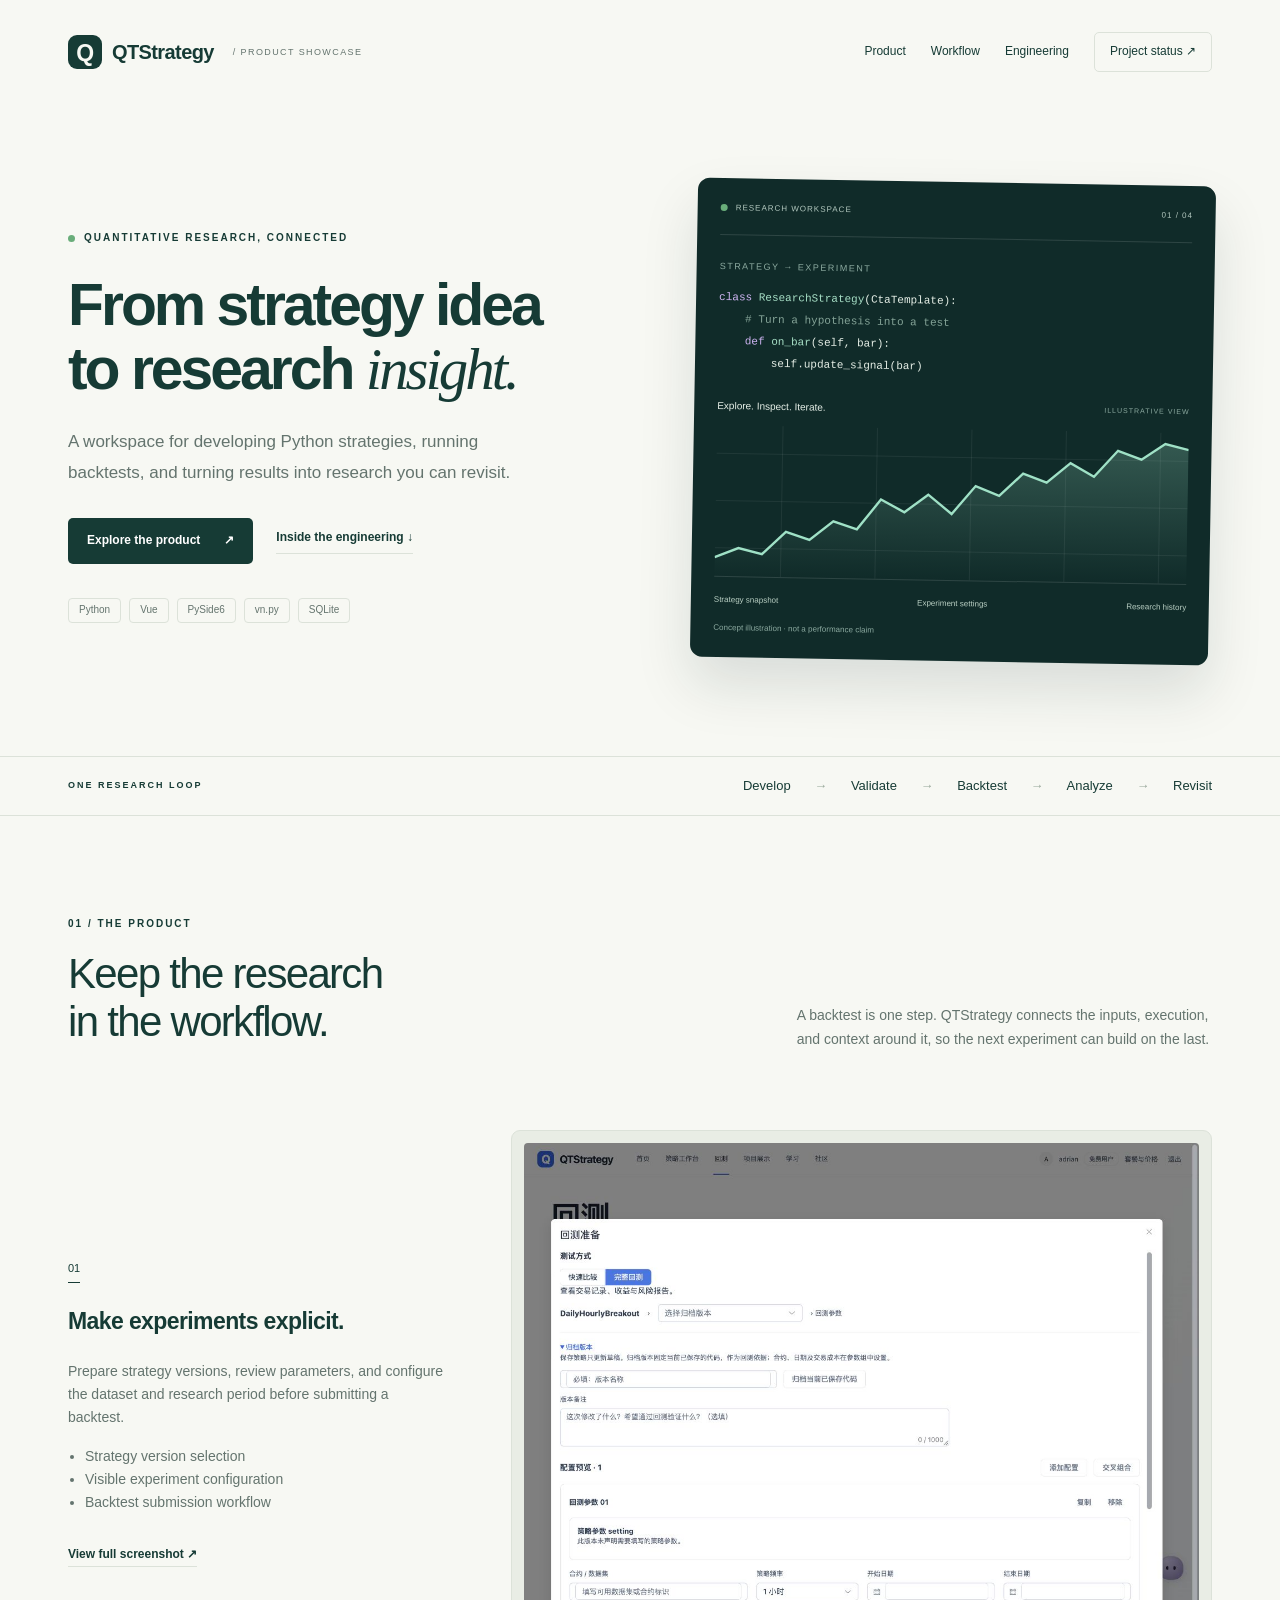
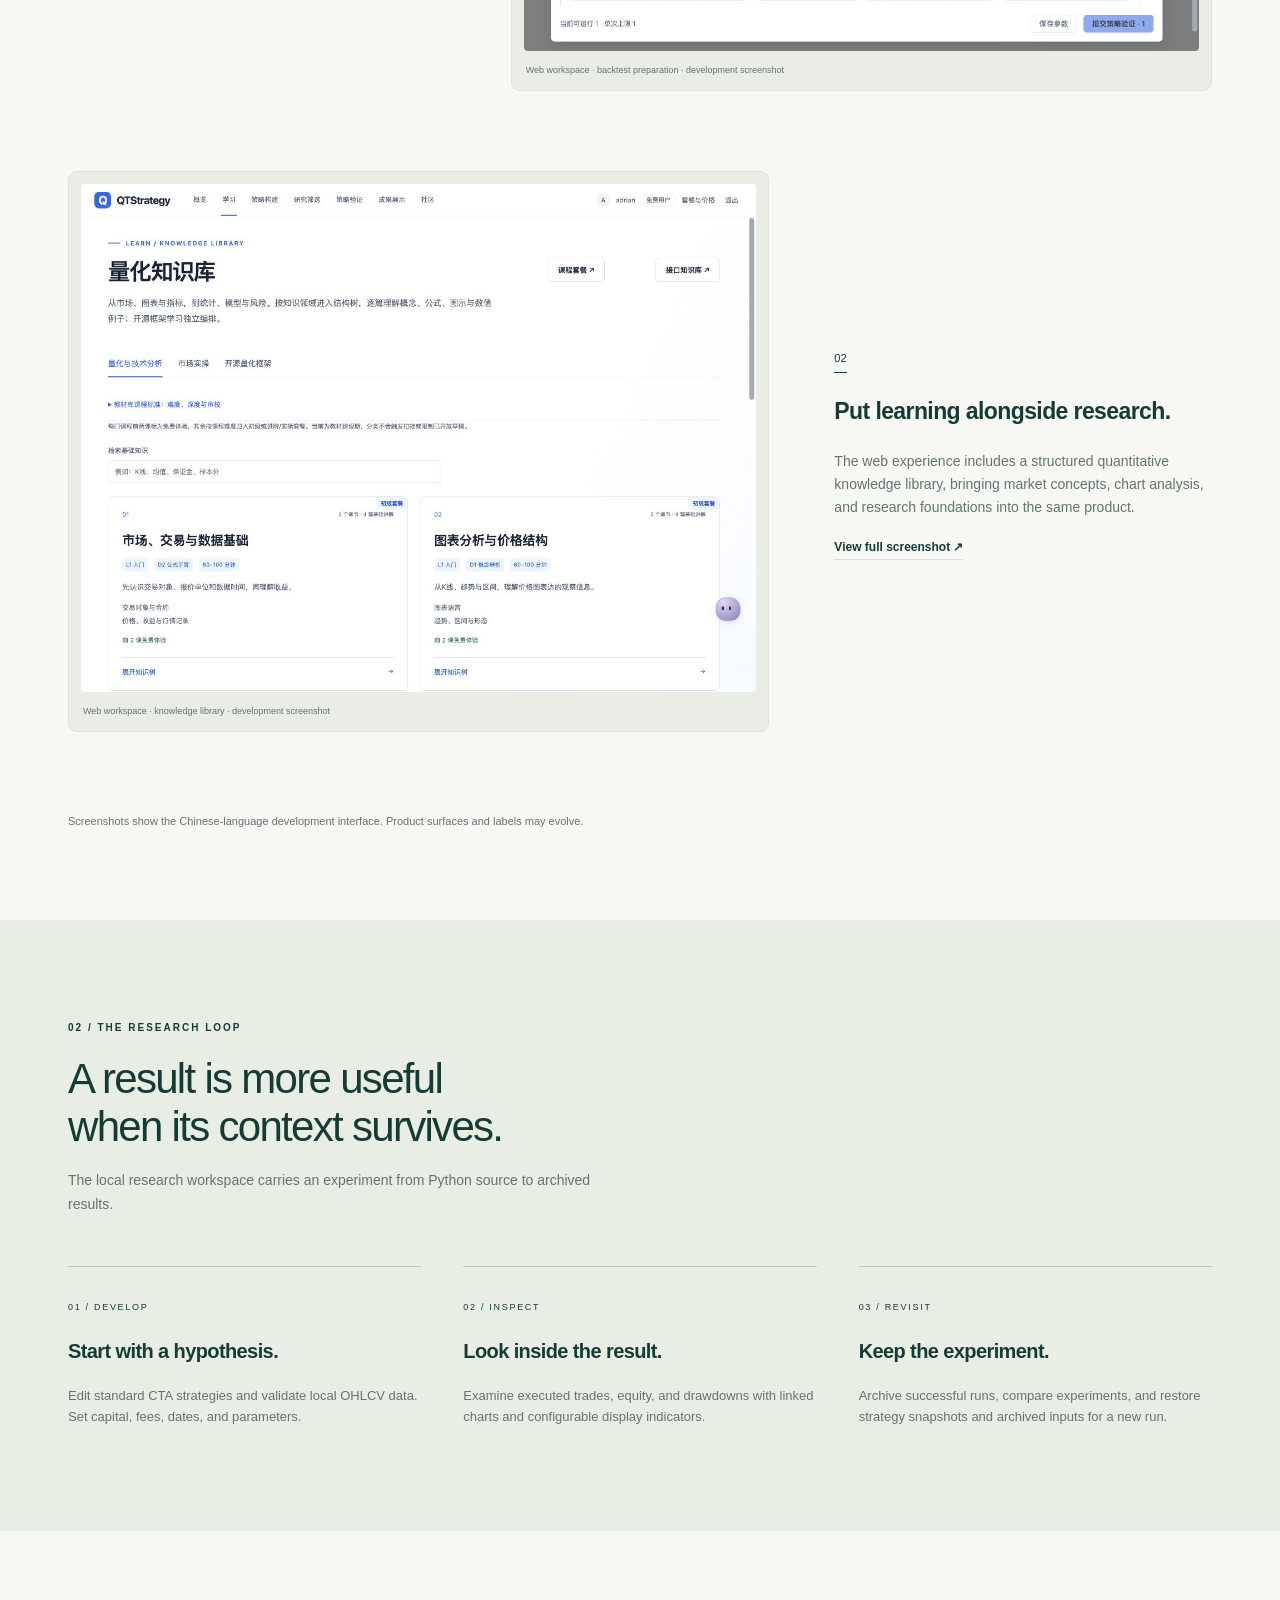
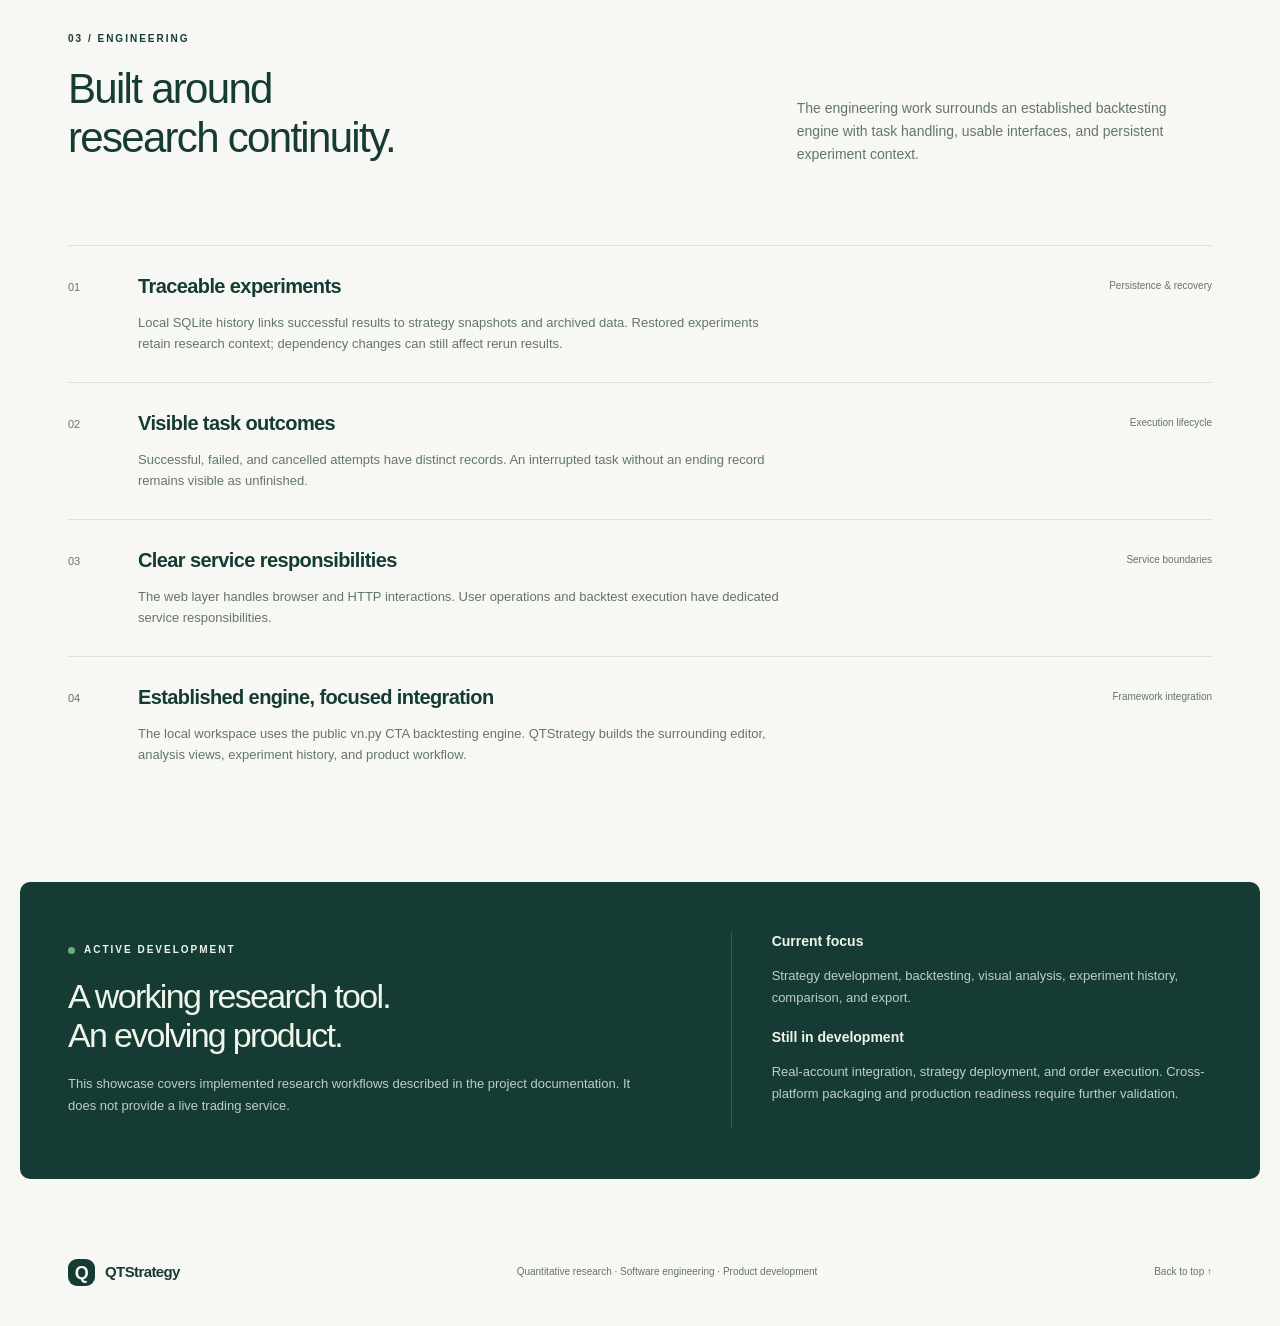
==== index.html @ 8c9a62e3 "Add files via upload" ====
<!doctype html>
<html lang="en">
<head>
<meta charset="utf-8"><meta name="viewport" content="width=device-width, initial-scale=1">
<title>QTStrategy — From strategy idea to research insight</title>
<meta name="description" content="Explore QTStrategy: a quantitative research workspace connecting Python strategies, backtesting, result analysis, and experiment history.">
<meta property="og:type" content="website"><meta property="og:title" content="QTStrategy | Quantitative Research Workspace"><meta property="og:description" content="From strategy idea to research insight. Explore the product workflow and engineering behind QTStrategy."><meta name="theme-color" content="#102b29">
<link rel="icon" href="assets/favicon.svg" type="image/svg+xml"><link rel="stylesheet" href="style.css">
</head>
<body>
<a class="skip" href="#main">Skip to content</a>
<header class="nav wrap"><a class="brand" href="#" aria-label="QTStrategy home"><span class="mark">Q</span>QTStrategy<span class="brand-note"> / PRODUCT SHOWCASE</span></a><nav aria-label="Main navigation"><a href="#product">Product</a><a href="#workflow">Workflow</a><a href="#engineering">Engineering</a><a class="nav-cta" href="#status">Project status ↗</a></nav></header>
<main id="main">
<section class="hero wrap"><div class="hero-copy"><p class="eyebrow"><span class="dot"></span> QUANTITATIVE RESEARCH, CONNECTED</p><h1>From strategy idea<br>to research <em>insight.</em></h1><p class="intro">A workspace for developing Python strategies, running backtests, and turning results into research you can revisit.</p><div class="actions"><a class="button" href="#product">Explore the product <span>↗</span></a><a class="text-link" href="#engineering">Inside the engineering ↓</a></div><div class="tags" aria-label="Technologies"><span>Python</span><span>Vue</span><span>PySide6</span><span>vn.py</span><span>SQLite</span></div></div>
<div class="research-card" aria-label="Illustrative research workflow"><div class="card-top"><span><i class="dot"></i> RESEARCH WORKSPACE</span><span>01 / 04</span></div><div class="code-label">STRATEGY → EXPERIMENT</div><pre><span class="purple">class</span> <span class="mint">ResearchStrategy</span>(CtaTemplate):
    <span class="muted"># Turn a hypothesis into a test</span>
    <span class="purple">def</span> <span class="mint">on_bar</span>(self, bar):
        self.update_signal(bar)</pre><div class="chart-title"><span>Explore. Inspect. Iterate.</span><span>ILLUSTRATIVE VIEW</span></div><svg viewBox="0 0 500 160" role="img" aria-label="Illustrative curve, not actual backtest performance"><defs><linearGradient id="fill" x1="0" y1="0" x2="0" y2="1"><stop stop-color="#9fe1c6" stop-opacity=".25"/><stop offset="1" stop-color="#9fe1c6" stop-opacity="0"/></linearGradient></defs><g stroke="#ffffff12"><path d="M0 30H500M0 80H500M0 130H500"/><path d="M70 0V160M170 0V160M270 0V160M370 0V160M470 0V160"/></g><path d="M0 140L25 130 50 136 75 112 100 120 125 100 150 108 175 76 200 89 225 70 250 90 275 60 300 70 325 46 350 55 375 34 400 48 425 20 450 29 475 12 500 18V160H0Z" fill="url(#fill)"/><path d="M0 140L25 130 50 136 75 112 100 120 125 100 150 108 175 76 200 89 225 70 250 90 275 60 300 70 325 46 350 55 375 34 400 48 425 20 450 29 475 12 500 18" fill="none" stroke="#9fe1c6" stroke-width="2.5"/></svg><div class="card-bottom"><span>Strategy snapshot</span><span>Experiment settings</span><span>Research history</span></div><p class="illustration-note">Concept illustration · not a performance claim</p></div></section>
<div class="strip"><div class="wrap strip-inner"><span>ONE RESEARCH LOOP</span><p>Develop <b>→</b> Validate <b>→</b> Backtest <b>→</b> Analyze <b>→</b> Revisit</p></div></div>
<section class="section wrap" id="product"><div class="section-heading"><div><p class="eyebrow">01 / THE PRODUCT</p><h2>Keep the research<br>in the workflow.</h2></div><p>A backtest is one step. QTStrategy connects the inputs, execution, and context around it, so the next experiment can build on the last.</p></div><div class="product-layout"><div class="product-copy"><span class="number">01</span><h3>Make experiments explicit.</h3><p>Prepare strategy versions, review parameters, and configure the dataset and research period before submitting a backtest.</p><ul><li>Strategy version selection</li><li>Visible experiment configuration</li><li>Backtest submission workflow</li></ul><a class="text-link" href="assets/backtest.png" target="_blank" rel="noopener">View full screenshot ↗</a></div><figure class="screenshot"><img src="assets/backtest.png" width="1214" height="914" alt="QTStrategy web interface showing strategy version selection and backtest configuration" loading="lazy"><figcaption>Web workspace · backtest preparation · development screenshot</figcaption></figure></div><div class="product-layout reverse"><div class="product-copy"><span class="number">02</span><h3>Put learning alongside research.</h3><p>The web experience includes a structured quantitative knowledge library, bringing market concepts, chart analysis, and research foundations into the same product.</p><a class="text-link" href="assets/knowledge.png" target="_blank" rel="noopener">View full screenshot ↗</a></div><figure class="screenshot"><img src="assets/knowledge.png" width="1214" height="914" alt="QTStrategy quantitative knowledge library with market foundations and chart analysis learning modules" loading="lazy"><figcaption>Web workspace · knowledge library · development screenshot</figcaption></figure></div><p class="section-note">Screenshots show the Chinese-language development interface. Product surfaces and labels may evolve.</p></section>
<section class="workflow-section" id="workflow"><div class="wrap section"><p class="eyebrow">02 / THE RESEARCH LOOP</p><h2>A result is more useful<br>when its context survives.</h2><p class="section-lead">The local research workspace carries an experiment from Python source to archived results.</p><div class="steps"><article><span>01 / DEVELOP</span><h3>Start with a hypothesis.</h3><p>Edit standard CTA strategies and validate local OHLCV data. Set capital, fees, dates, and parameters.</p></article><article><span>02 / INSPECT</span><h3>Look inside the result.</h3><p>Examine executed trades, equity, and drawdowns with linked charts and configurable display indicators.</p></article><article><span>03 / REVISIT</span><h3>Keep the experiment.</h3><p>Archive successful runs, compare experiments, and restore strategy snapshots and archived inputs for a new run.</p></article></div></div></section>
<section class="section wrap" id="engineering"><div class="section-heading"><div><p class="eyebrow">03 / ENGINEERING</p><h2>Built around<br>research continuity.</h2></div><p>The engineering work surrounds an established backtesting engine with task handling, usable interfaces, and persistent experiment context.</p></div><div class="engineering-list"><article><span>01</span><div><h3>Traceable experiments</h3><p>Local SQLite history links successful results to strategy snapshots and archived data. Restored experiments retain research context; dependency changes can still affect rerun results.</p></div><small>Persistence & recovery</small></article><article><span>02</span><div><h3>Visible task outcomes</h3><p>Successful, failed, and cancelled attempts have distinct records. An interrupted task without an ending record remains visible as unfinished.</p></div><small>Execution lifecycle</small></article><article><span>03</span><div><h3>Clear service responsibilities</h3><p>The web layer handles browser and HTTP interactions. User operations and backtest execution have dedicated service responsibilities.</p></div><small>Service boundaries</small></article><article><span>04</span><div><h3>Established engine, focused integration</h3><p>The local workspace uses the public vn.py CTA backtesting engine. QTStrategy builds the surrounding editor, analysis views, experiment history, and product workflow.</p></div><small>Framework integration</small></article></div></section>
<section class="status wrap" id="status"><div><p class="eyebrow"><span class="dot"></span> ACTIVE DEVELOPMENT</p><h2>A working research tool.<br>An evolving product.</h2><p>This showcase covers implemented research workflows described in the project documentation. It does not provide a live trading service.</p></div><div class="status-details"><h3>Current focus</h3><p>Strategy development, backtesting, visual analysis, experiment history, comparison, and export.</p><h3>Still in development</h3><p>Real-account integration, strategy deployment, and order execution. Cross-platform packaging and production readiness require further validation.</p></div></section>
</main><footer class="wrap"><a class="brand" href="#"><span class="mark">Q</span>QTStrategy</a><p>Quantitative research · Software engineering · Product development</p><a href="#main">Back to top ↑</a></footer>
</body></html>
---- style.css ----
:root{--ink:#163b35;--muted:#64746e;--paper:#f7f8f3;--line:#dce2d9;--accent:#b9ecac}*{box-sizing:border-box}html{scroll-behavior:smooth;scroll-padding-top:30px}body{margin:0;background:var(--paper);color:var(--ink);font:16px/1.65 -apple-system,BlinkMacSystemFont,"Segoe UI",sans-serif}a{color:inherit;text-decoration:none}a:focus-visible{outline:3px solid #479376;outline-offset:6px}.wrap{max-width:1240px;margin:auto;padding-left:48px;padding-right:48px}.nav{display:flex;justify-content:space-between;align-items:center;min-height:104px;gap:24px}.brand{font-size:20px;font-weight:750;display:flex;align-items:center;gap:10px;white-space:nowrap;letter-spacing:-.6px}.mark{display:inline-grid;place-items:center;width:34px;height:34px;background:var(--ink);color:var(--paper);border-radius:9px;font-size:23px}.brand-note{font-size:9px;letter-spacing:1.4px;font-weight:500;margin-left:9px;color:var(--muted)}nav{display:flex;gap:25px;align-items:center;font-size:12px}.nav-cta{border:1px solid var(--line);padding:9px 15px;border-radius:5px}.hero{padding-top:78px;padding-bottom:95px;display:grid;grid-template-columns:1.12fr 1fr;gap:45px;align-items:center}.eyebrow{font-size:10px;font-weight:700;letter-spacing:2px;display:flex;align-items:center;gap:9px}.dot{display:inline-block;width:7px;height:7px;border-radius:50%;background:#69ad7a}h1{font-size:clamp(42px,4.6vw,64px);line-height:1.08;letter-spacing:-3px;font-weight:550;margin:26px 0}h1 em{font-family:Georgia,serif;font-weight:400}.intro{font-size:17px;line-height:1.8;max-width:450px;color:var(--muted)}.actions{display:flex;align-items:center;gap:23px;margin:30px 0}.button{background:var(--ink);color:white;padding:13px 19px;border-radius:5px;font-size:12px;font-weight:600;display:flex;gap:24px}.button:hover{background:#28584b}.text-link{font-size:12px;font-weight:650;border-bottom:1px solid var(--line);padding-bottom:5px}.tags{display:flex;gap:8px;flex-wrap:wrap;margin-top:34px}.tags span{border:1px solid var(--line);border-radius:4px;padding:3px 10px;font-size:10px;color:var(--muted)}.research-card{background:#102b29;color:#e6efe7;border-radius:12px;padding:23px;box-shadow:0 28px 55px #102b2920;transform:rotate(1deg)}.card-top,.card-bottom{display:flex;justify-content:space-between;align-items:center;gap:10px;font-size:8px;letter-spacing:1px}.card-top span:first-child{display:flex;align-items:center;gap:8px}.card-top{padding-bottom:20px;border-bottom:1px solid #ffffff20;color:#b3c8bf}.code-label{font-size:9px;letter-spacing:1.5px;color:#8caaa0;margin:24px 0 12px}pre{font:11px/2 monospace;white-space:pre-wrap}.purple{color:#cfb5f3}.mint{color:#a7dfc6}.muted{color:#84a397}.chart-title{display:flex;justify-content:space-between;margin:24px 0 10px;font-size:10px}.chart-title span:last-child{font-size:7px;letter-spacing:1px;color:#8caaa0}.research-card svg{display:block;width:100%}.card-bottom{border-top:1px solid #ffffff20;padding-top:16px;color:#bad0c4;font-size:8px;letter-spacing:0}.illustration-note{font-size:8px;color:#8caaa0;margin:15px 0 0}.strip{border-top:1px solid var(--line);border-bottom:1px solid var(--line)}.strip-inner{display:flex;justify-content:space-between;align-items:center;gap:20px;padding-top:18px;padding-bottom:18px}.strip span{font-size:9px;letter-spacing:2px;font-weight:700}.strip p{margin:0;font-size:13px}.strip b{padding:0 20px;color:#9aa99c;font-weight:400}.section{padding-top:90px;padding-bottom:90px}.section-heading{display:grid;grid-template-columns:1fr .65fr;gap:90px;align-items:end;margin-bottom:65px}h2{font-size:42px;line-height:1.15;font-weight:500;letter-spacing:-1.7px;margin:18px 0}.section-heading>p,.section-lead{font-size:14px;color:var(--muted);max-width:530px}.product-layout{display:grid;grid-template-columns:.7fr 1.3fr;gap:65px;align-items:center;margin:55px 0 80px}.product-copy .number{font-size:11px;display:inline-block;border-bottom:1px solid var(--ink);padding-bottom:5px}h3{font-size:23px;line-height:1.35;font-weight:550;letter-spacing:-.6px}.product-copy p,.product-copy li{font-size:14px;color:var(--muted)}.product-copy ul{padding-left:17px;margin-bottom:26px}.screenshot{margin:0;padding:12px;background:#e9ede5;border:1px solid var(--line);border-radius:9px}.screenshot img{display:block;width:100%;height:auto;border-radius:4px}.screenshot figcaption{font-size:9px;color:var(--muted);padding:12px 2px 0}.reverse{grid-template-columns:1.3fr .7fr}.reverse .product-copy{grid-column:2;grid-row:1}.reverse .screenshot{grid-column:1;grid-row:1}.section-note{font-size:11px;color:var(--muted);margin:0}.workflow-section{background:#e9eee5}.steps{display:grid;grid-template-columns:repeat(3,1fr);gap:42px;margin-top:50px}.steps article{border-top:1px solid #b8c8b6;padding-top:25px}.steps article>span{font-size:9px;letter-spacing:1.7px}.steps h3{font-size:20px}.steps p{font-size:13px;color:var(--muted)}.engineering-list article{display:grid;grid-template-columns:45px 1fr 180px;gap:25px;border-top:1px solid var(--line);padding:27px 0}.engineering-list article>span{font-size:11px;padding-top:5px;color:var(--muted)}.engineering-list h3{font-size:20px;margin:0 0 12px}.engineering-list p{font-size:13px;color:var(--muted);max-width:650px;margin:0}.engineering-list small{font-size:10px;text-align:right;padding-top:5px;color:var(--muted)}.status{background:var(--ink);color:#eff5e8;border-radius:10px;padding-top:50px;padding-bottom:50px;display:grid;grid-template-columns:1.2fr 1fr;gap:85px;margin-bottom:75px}.status h2{font-size:34px}.status p:not(.eyebrow){font-size:13px;color:#bdcfc2}.status-details{border-left:1px solid #ffffff26;padding-left:40px}.status-details h3{font-size:14px;letter-spacing:0;margin-top:20px}.status-details h3:first-child{margin-top:0}footer{display:flex;align-items:center;justify-content:space-between;padding-bottom:35px;gap:25px}footer p,footer>a:last-child{font-size:10px;color:var(--muted)}footer .brand{font-size:15px}footer .mark{width:27px;height:27px;font-size:18px}.skip{position:absolute;top:-100px;left:20px;background:white;padding:12px;z-index:2}.skip:focus{top:10px}@media(max-width:1000px){.brand-note{display:none}.wrap{padding-left:30px;padding-right:30px}.hero{gap:25px}.actions{align-items:flex-start;flex-direction:column;gap:15px}h1{letter-spacing:-2px}.product-layout{gap:35px}.status{margin-left:30px;margin-right:30px;gap:35px}.section-heading{gap:35px}nav{gap:18px}}@media(max-width:700px){.wrap{padding-left:23px;padding-right:23px}.nav{min-height:82px;flex-wrap:wrap;padding-top:18px;padding-bottom:18px;gap:16px}nav{width:100%;justify-content:space-between;font-size:11px;gap:10px}.nav-cta{padding:5px 9px}.hero{grid-template-columns:1fr;padding-top:40px;padding-bottom:55px;gap:40px}h1{font-size:48px}.intro{font-size:16px}.actions{flex-direction:row;align-items:center;gap:18px}.research-card{transform:none}.strip-inner{align-items:flex-start;flex-direction:column;gap:10px}.strip p{font-size:11px}.strip b{padding:0 7px}.section{padding-top:60px;padding-bottom:60px}.section-heading{grid-template-columns:1fr;gap:5px;margin-bottom:35px}h2{font-size:35px}.product-layout,.reverse{grid-template-columns:1fr;gap:25px;margin:40px 0 55px}.reverse .product-copy,.reverse .screenshot{grid-column:auto;grid-row:auto}.steps{grid-template-columns:1fr;gap:25px;margin-top:30px}.steps h3{margin:13px 0}.engineering-list article{grid-template-columns:25px 1fr;gap:12px}.engineering-list small{grid-column:2;text-align:left}.status{grid-template-columns:1fr;margin:0 16px 45px;gap:25px;padding:32px 24px}.status h2{font-size:30px}.status-details{border-left:0;border-top:1px solid #ffffff26;padding-left:0;padding-top:25px}footer{flex-wrap:wrap}footer p{order:3;width:100%;margin:0}}@media(prefers-reduced-motion:reduce){html{scroll-behavior:auto}}
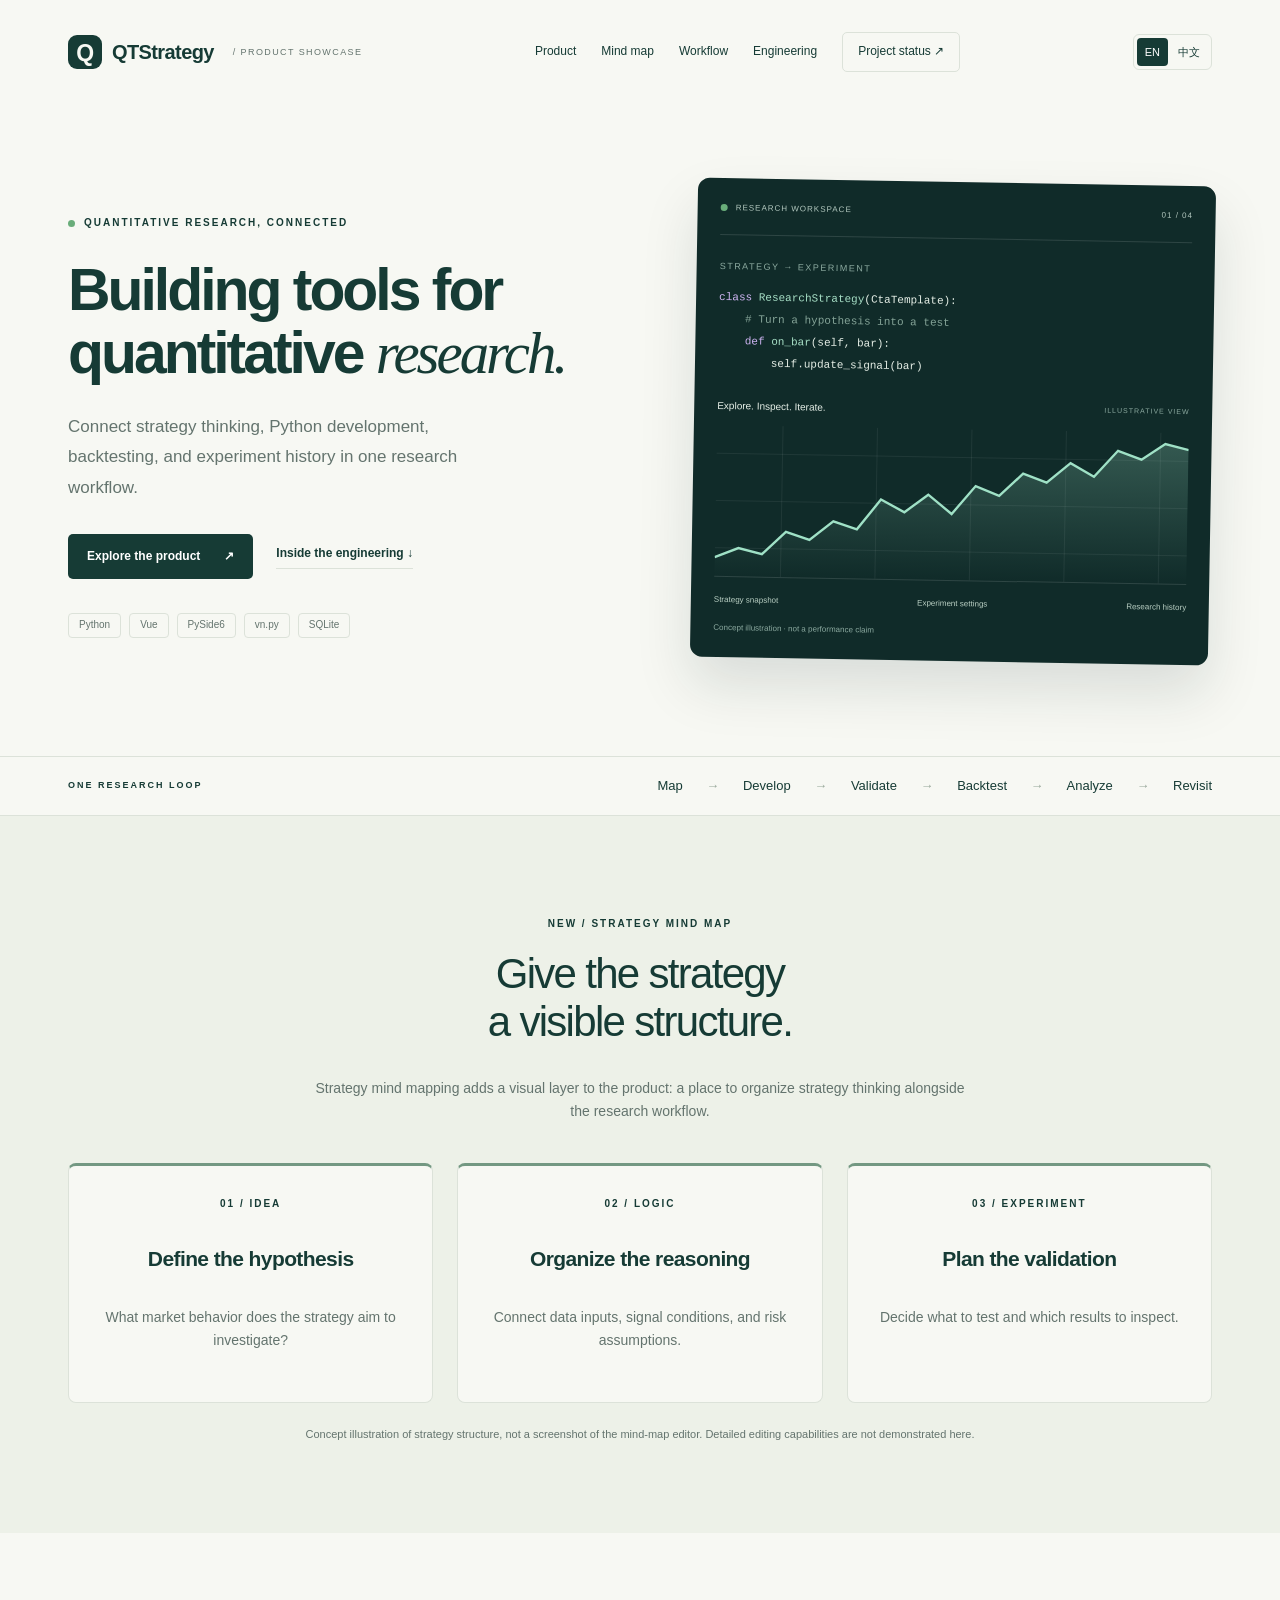
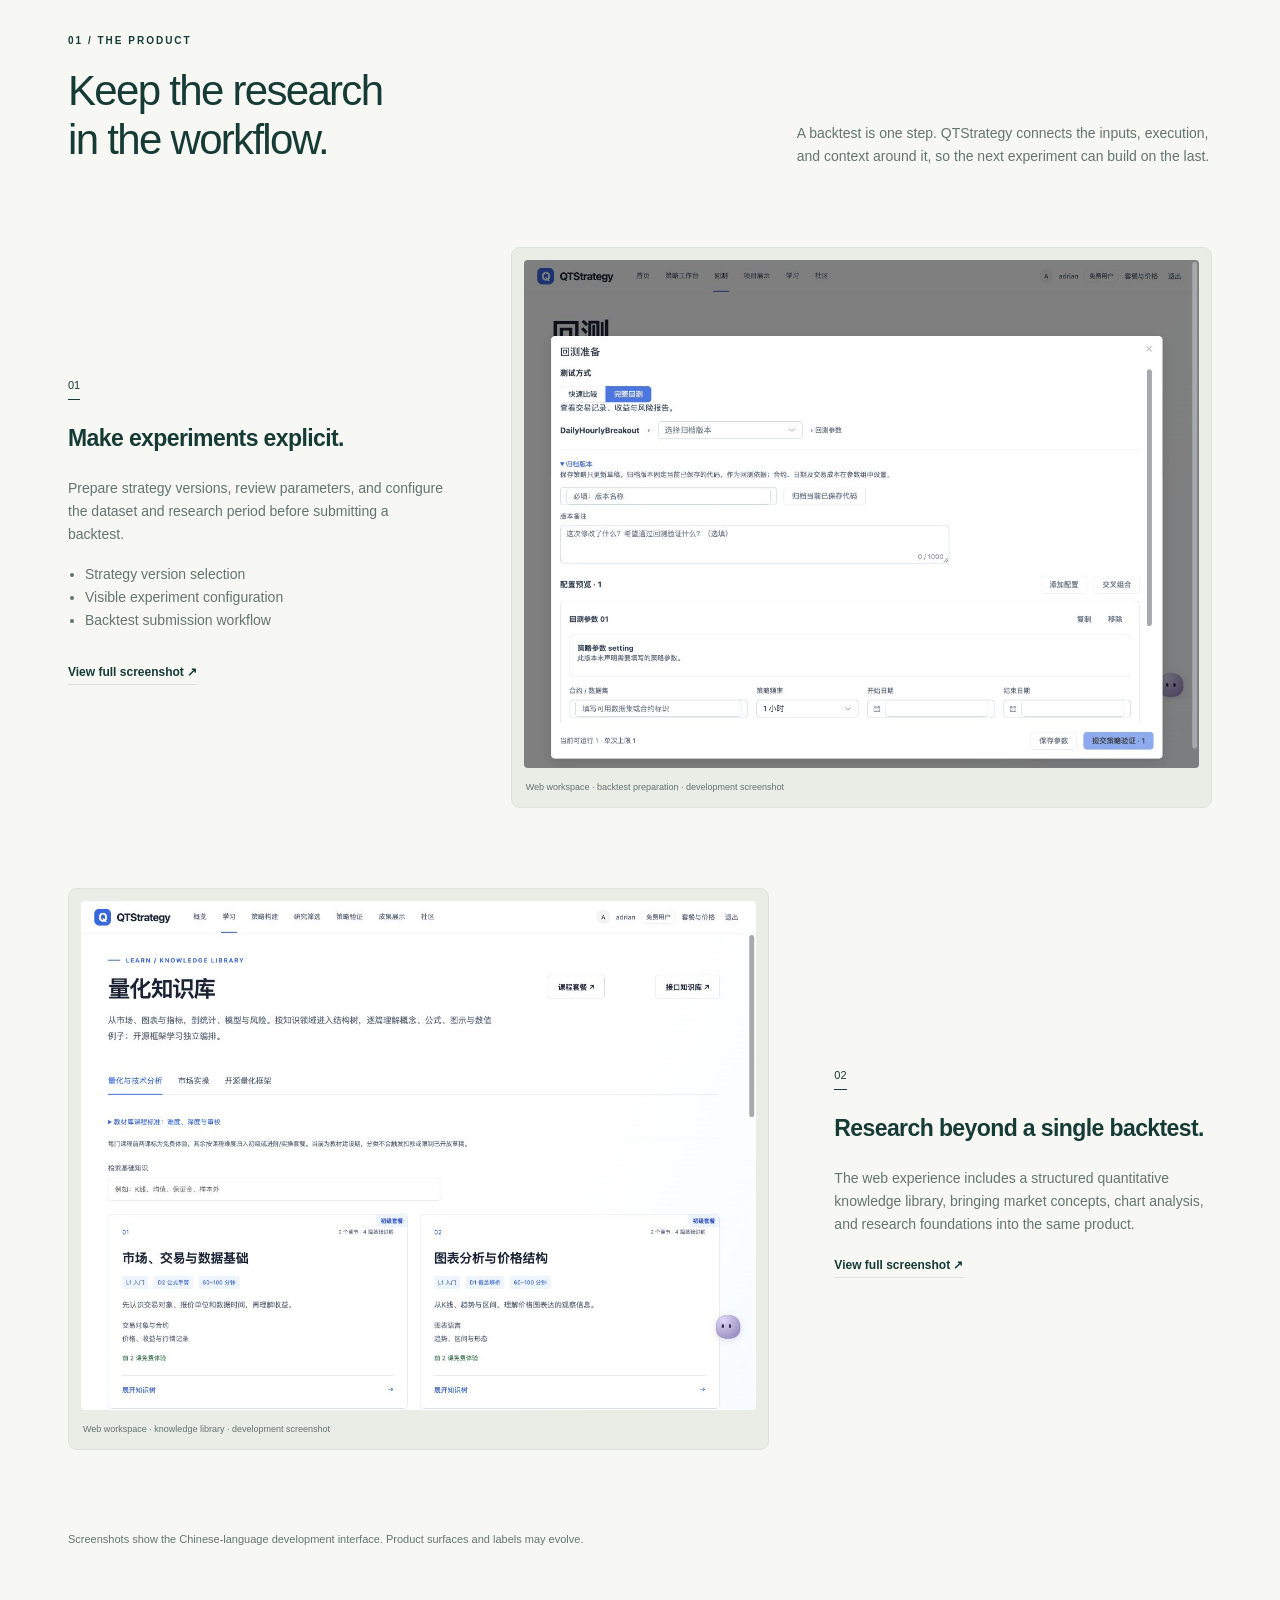
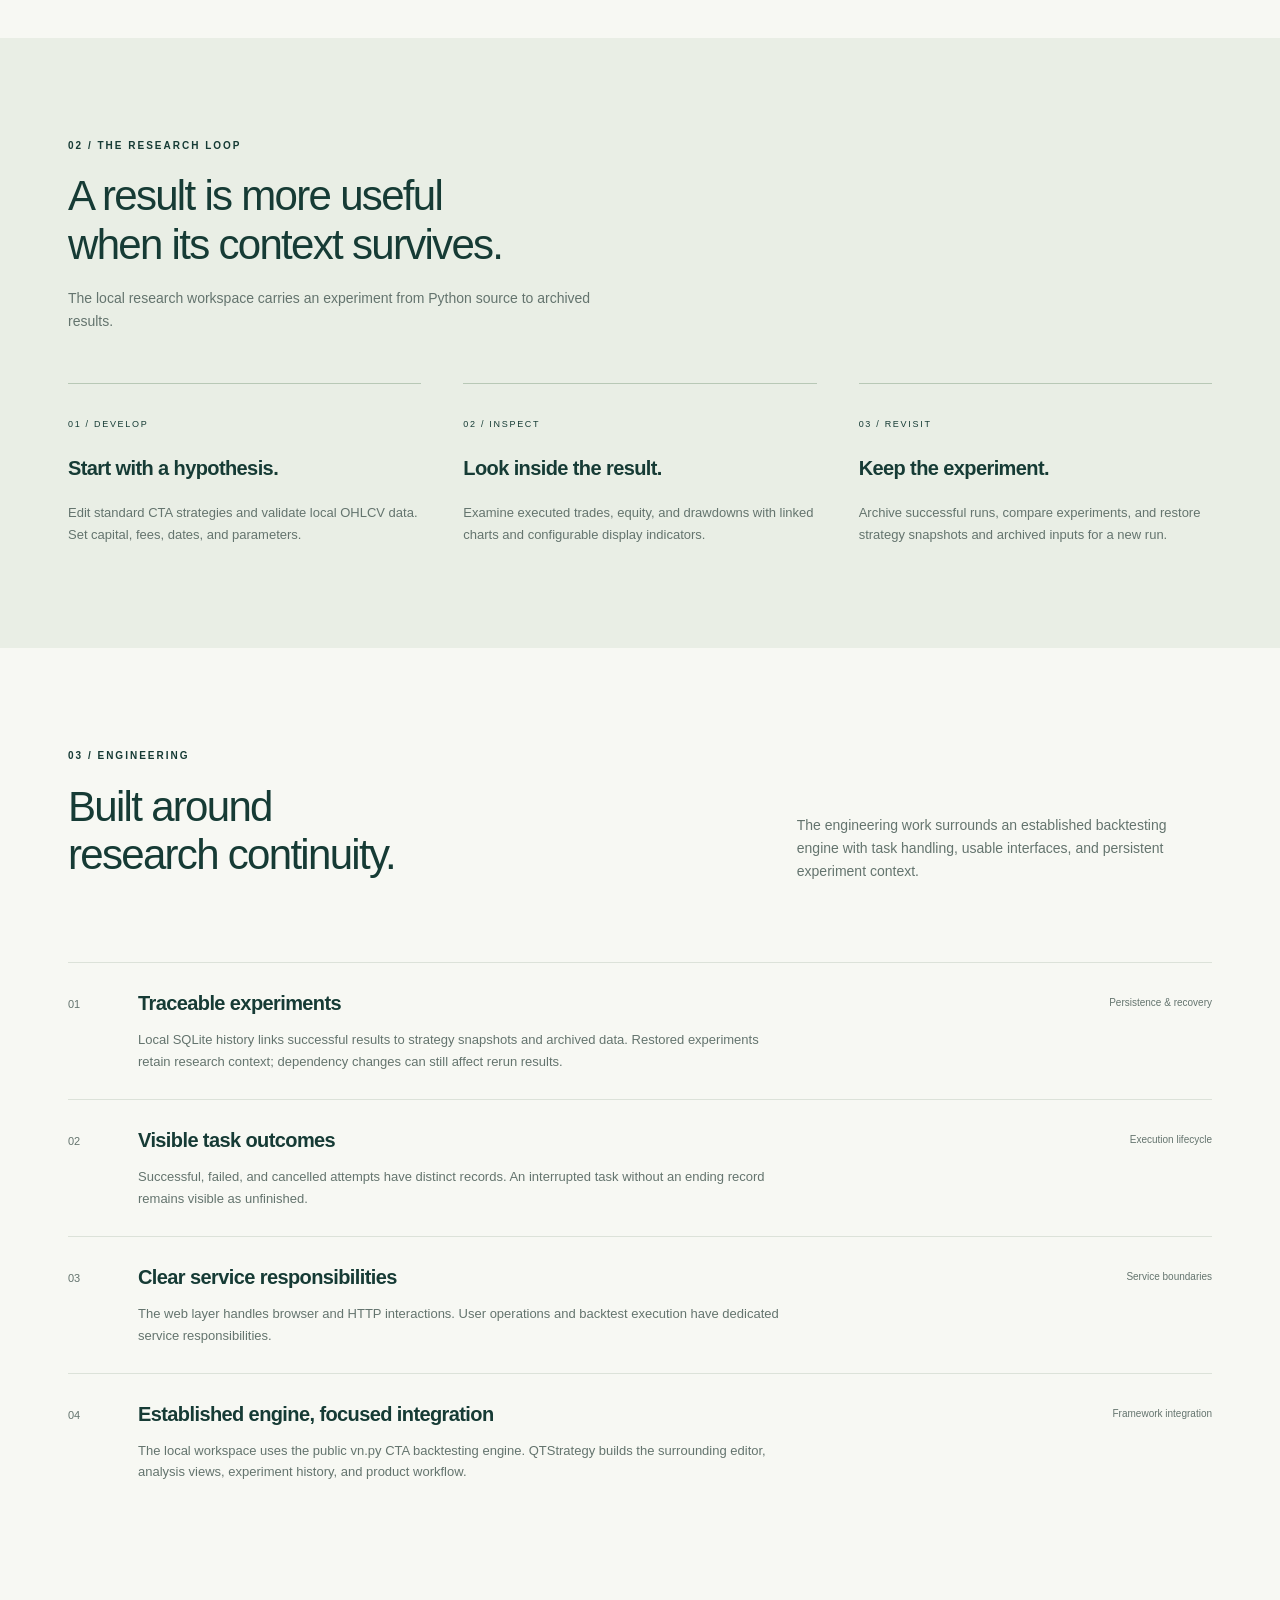
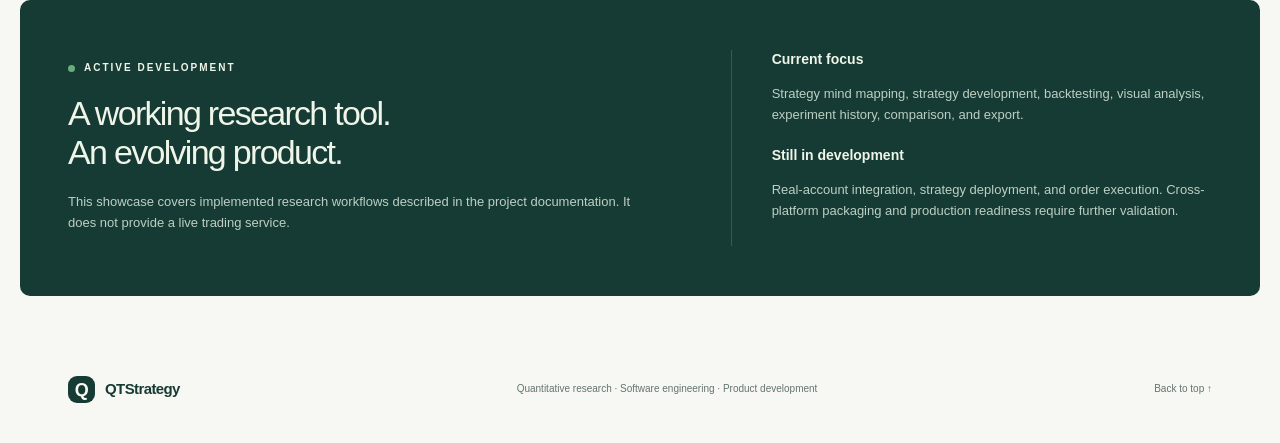
==== commit b5f274e8: "Add files via upload" ====
--- a/index.html
+++ b/index.html
@@ -1,25 +1,2 @@
 <!doctype html>
-<html lang="en">
-<head>
-<meta charset="utf-8"><meta name="viewport" content="width=device-width, initial-scale=1">
-<title>QTStrategy — From strategy idea to research insight</title>
-<meta name="description" content="Explore QTStrategy: a quantitative research workspace connecting Python strategies, backtesting, result analysis, and experiment history.">
-<meta property="og:type" content="website"><meta property="og:title" content="QTStrategy | Quantitative Research Workspace"><meta property="og:description" content="From strategy idea to research insight. Explore the product workflow and engineering behind QTStrategy."><meta name="theme-color" content="#102b29">
-<link rel="icon" href="assets/favicon.svg" type="image/svg+xml"><link rel="stylesheet" href="style.css">
-</head>
-<body>
-<a class="skip" href="#main">Skip to content</a>
-<header class="nav wrap"><a class="brand" href="#" aria-label="QTStrategy home"><span class="mark">Q</span>QTStrategy<span class="brand-note"> / PRODUCT SHOWCASE</span></a><nav aria-label="Main navigation"><a href="#product">Product</a><a href="#workflow">Workflow</a><a href="#engineering">Engineering</a><a class="nav-cta" href="#status">Project status ↗</a></nav></header>
-<main id="main">
-<section class="hero wrap"><div class="hero-copy"><p class="eyebrow"><span class="dot"></span> QUANTITATIVE RESEARCH, CONNECTED</p><h1>From strategy idea<br>to research <em>insight.</em></h1><p class="intro">A workspace for developing Python strategies, running backtests, and turning results into research you can revisit.</p><div class="actions"><a class="button" href="#product">Explore the product <span>↗</span></a><a class="text-link" href="#engineering">Inside the engineering ↓</a></div><div class="tags" aria-label="Technologies"><span>Python</span><span>Vue</span><span>PySide6</span><span>vn.py</span><span>SQLite</span></div></div>
-<div class="research-card" aria-label="Illustrative research workflow"><div class="card-top"><span><i class="dot"></i> RESEARCH WORKSPACE</span><span>01 / 04</span></div><div class="code-label">STRATEGY → EXPERIMENT</div><pre><span class="purple">class</span> <span class="mint">ResearchStrategy</span>(CtaTemplate):
-    <span class="muted"># Turn a hypothesis into a test</span>
-    <span class="purple">def</span> <span class="mint">on_bar</span>(self, bar):
-        self.update_signal(bar)</pre><div class="chart-title"><span>Explore. Inspect. Iterate.</span><span>ILLUSTRATIVE VIEW</span></div><svg viewBox="0 0 500 160" role="img" aria-label="Illustrative curve, not actual backtest performance"><defs><linearGradient id="fill" x1="0" y1="0" x2="0" y2="1"><stop stop-color="#9fe1c6" stop-opacity=".25"/><stop offset="1" stop-color="#9fe1c6" stop-opacity="0"/></linearGradient></defs><g stroke="#ffffff12"><path d="M0 30H500M0 80H500M0 130H500"/><path d="M70 0V160M170 0V160M270 0V160M370 0V160M470 0V160"/></g><path d="M0 140L25 130 50 136 75 112 100 120 125 100 150 108 175 76 200 89 225 70 250 90 275 60 300 70 325 46 350 55 375 34 400 48 425 20 450 29 475 12 500 18V160H0Z" fill="url(#fill)"/><path d="M0 140L25 130 50 136 75 112 100 120 125 100 150 108 175 76 200 89 225 70 250 90 275 60 300 70 325 46 350 55 375 34 400 48 425 20 450 29 475 12 500 18" fill="none" stroke="#9fe1c6" stroke-width="2.5"/></svg><div class="card-bottom"><span>Strategy snapshot</span><span>Experiment settings</span><span>Research history</span></div><p class="illustration-note">Concept illustration · not a performance claim</p></div></section>
-<div class="strip"><div class="wrap strip-inner"><span>ONE RESEARCH LOOP</span><p>Develop <b>→</b> Validate <b>→</b> Backtest <b>→</b> Analyze <b>→</b> Revisit</p></div></div>
-<section class="section wrap" id="product"><div class="section-heading"><div><p class="eyebrow">01 / THE PRODUCT</p><h2>Keep the research<br>in the workflow.</h2></div><p>A backtest is one step. QTStrategy connects the inputs, execution, and context around it, so the next experiment can build on the last.</p></div><div class="product-layout"><div class="product-copy"><span class="number">01</span><h3>Make experiments explicit.</h3><p>Prepare strategy versions, review parameters, and configure the dataset and research period before submitting a backtest.</p><ul><li>Strategy version selection</li><li>Visible experiment configuration</li><li>Backtest submission workflow</li></ul><a class="text-link" href="assets/backtest.png" target="_blank" rel="noopener">View full screenshot ↗</a></div><figure class="screenshot"><img src="assets/backtest.png" width="1214" height="914" alt="QTStrategy web interface showing strategy version selection and backtest configuration" loading="lazy"><figcaption>Web workspace · backtest preparation · development screenshot</figcaption></figure></div><div class="product-layout reverse"><div class="product-copy"><span class="number">02</span><h3>Put learning alongside research.</h3><p>The web experience includes a structured quantitative knowledge library, bringing market concepts, chart analysis, and research foundations into the same product.</p><a class="text-link" href="assets/knowledge.png" target="_blank" rel="noopener">View full screenshot ↗</a></div><figure class="screenshot"><img src="assets/knowledge.png" width="1214" height="914" alt="QTStrategy quantitative knowledge library with market foundations and chart analysis learning modules" loading="lazy"><figcaption>Web workspace · knowledge library · development screenshot</figcaption></figure></div><p class="section-note">Screenshots show the Chinese-language development interface. Product surfaces and labels may evolve.</p></section>
-<section class="workflow-section" id="workflow"><div class="wrap section"><p class="eyebrow">02 / THE RESEARCH LOOP</p><h2>A result is more useful<br>when its context survives.</h2><p class="section-lead">The local research workspace carries an experiment from Python source to archived results.</p><div class="steps"><article><span>01 / DEVELOP</span><h3>Start with a hypothesis.</h3><p>Edit standard CTA strategies and validate local OHLCV data. Set capital, fees, dates, and parameters.</p></article><article><span>02 / INSPECT</span><h3>Look inside the result.</h3><p>Examine executed trades, equity, and drawdowns with linked charts and configurable display indicators.</p></article><article><span>03 / REVISIT</span><h3>Keep the experiment.</h3><p>Archive successful runs, compare experiments, and restore strategy snapshots and archived inputs for a new run.</p></article></div></div></section>
-<section class="section wrap" id="engineering"><div class="section-heading"><div><p class="eyebrow">03 / ENGINEERING</p><h2>Built around<br>research continuity.</h2></div><p>The engineering work surrounds an established backtesting engine with task handling, usable interfaces, and persistent experiment context.</p></div><div class="engineering-list"><article><span>01</span><div><h3>Traceable experiments</h3><p>Local SQLite history links successful results to strategy snapshots and archived data. Restored experiments retain research context; dependency changes can still affect rerun results.</p></div><small>Persistence & recovery</small></article><article><span>02</span><div><h3>Visible task outcomes</h3><p>Successful, failed, and cancelled attempts have distinct records. An interrupted task without an ending record remains visible as unfinished.</p></div><small>Execution lifecycle</small></article><article><span>03</span><div><h3>Clear service responsibilities</h3><p>The web layer handles browser and HTTP interactions. User operations and backtest execution have dedicated service responsibilities.</p></div><small>Service boundaries</small></article><article><span>04</span><div><h3>Established engine, focused integration</h3><p>The local workspace uses the public vn.py CTA backtesting engine. QTStrategy builds the surrounding editor, analysis views, experiment history, and product workflow.</p></div><small>Framework integration</small></article></div></section>
-<section class="status wrap" id="status"><div><p class="eyebrow"><span class="dot"></span> ACTIVE DEVELOPMENT</p><h2>A working research tool.<br>An evolving product.</h2><p>This showcase covers implemented research workflows described in the project documentation. It does not provide a live trading service.</p></div><div class="status-details"><h3>Current focus</h3><p>Strategy development, backtesting, visual analysis, experiment history, comparison, and export.</p><h3>Still in development</h3><p>Real-account integration, strategy deployment, and order execution. Cross-platform packaging and production readiness require further validation.</p></div></section>
-</main><footer class="wrap"><a class="brand" href="#"><span class="mark">Q</span>QTStrategy</a><p>Quantitative research · Software engineering · Product development</p><a href="#main">Back to top ↑</a></footer>
-</body></html>
+<html lang="en"><head><meta charset="utf-8"><meta name="viewport" content="width=device-width,initial-scale=1"><title>QTStrategy</title><meta http-equiv="refresh" content="0;url=index_EN.html"><link rel="canonical" href="https://pioolcx1221.github.io/qtstrategy-showcase/index_EN.html"></head><body><p><a href="index_EN.html">English</a> · <a href="index_ZH.html" lang="zh-CN">中文</a></p></body></html>
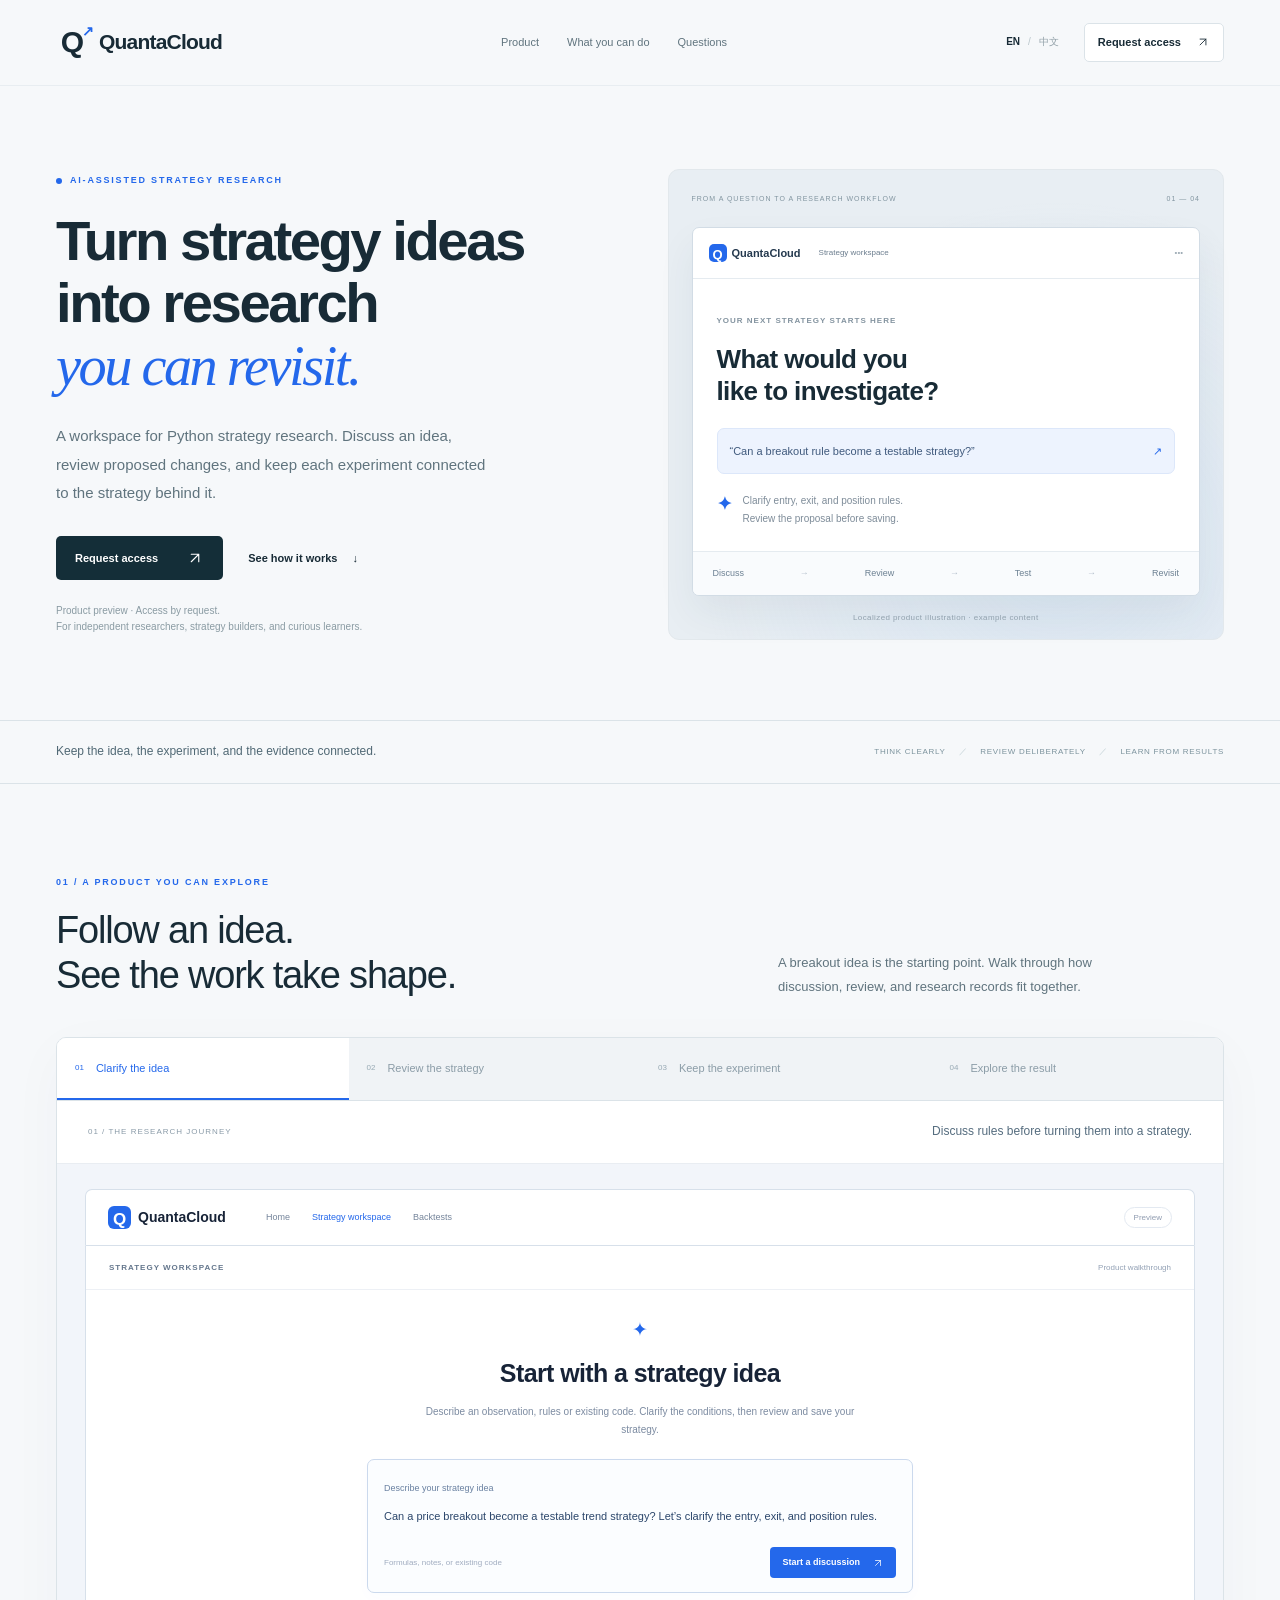
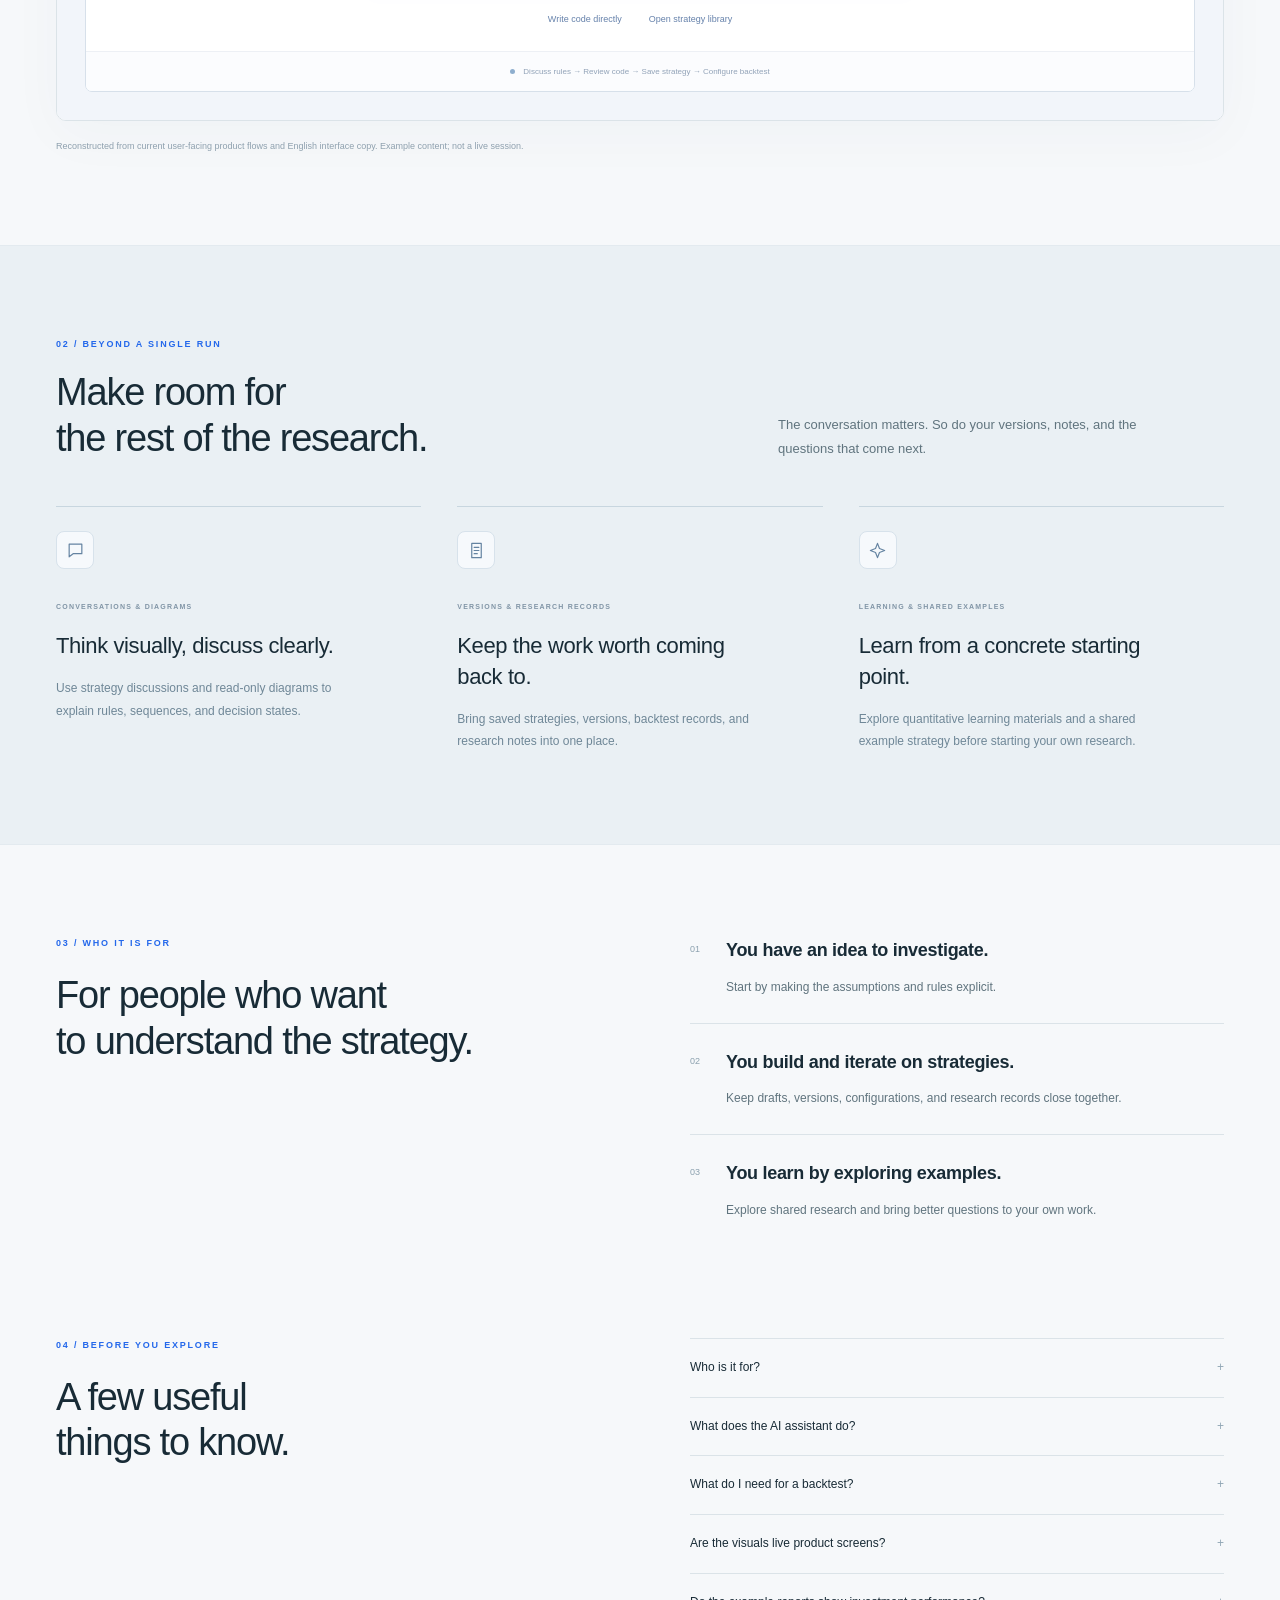
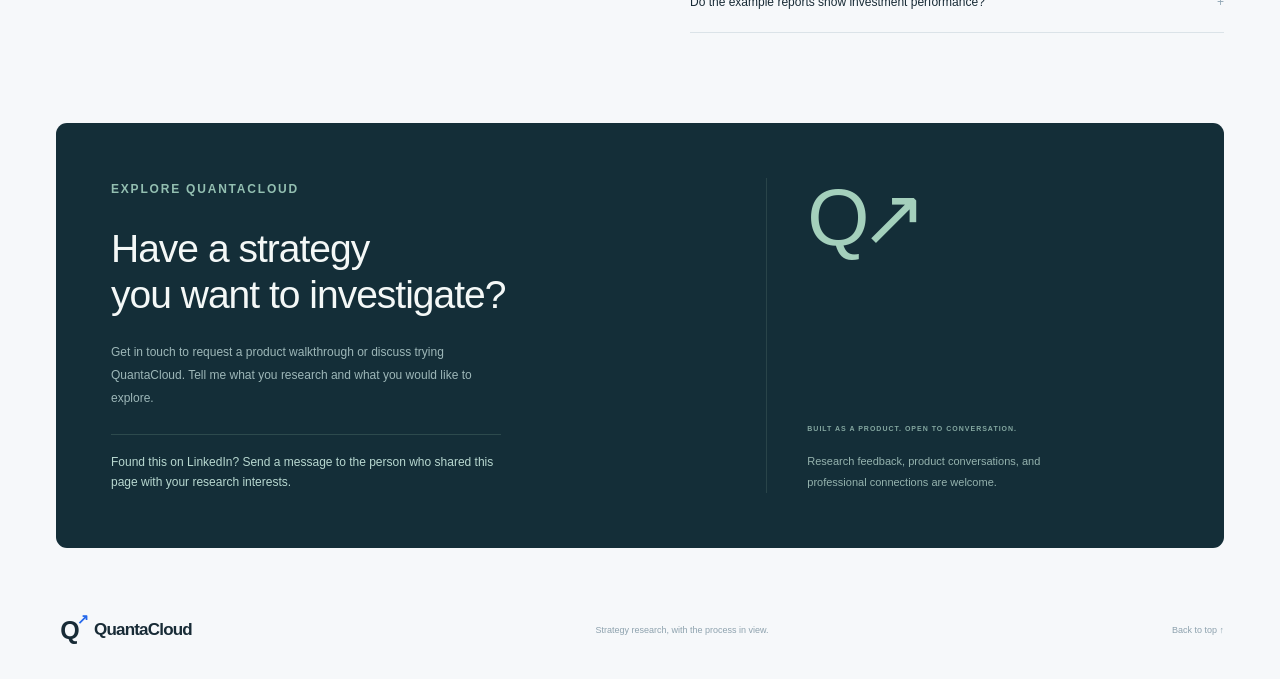
==== commit 473eeb85: "Add files via upload" ====
--- a/index.html
+++ b/index.html
@@ -1,2 +1,40 @@
 <!doctype html>
-<html lang="en"><head><meta charset="utf-8"><meta name="viewport" content="width=device-width,initial-scale=1"><title>QTStrategy</title><meta http-equiv="refresh" content="0;url=index_EN.html"><link rel="canonical" href="https://pioolcx1221.github.io/qtstrategy-showcase/index_EN.html"></head><body><p><a href="index_EN.html">English</a> · <a href="index_ZH.html" lang="zh-CN">中文</a></p></body></html>
+<html lang="en"><head><meta charset="utf-8"><meta name="viewport" content="width=device-width,initial-scale=1"><title>QuantaCloud — From strategy idea to research insight</title><meta name="description" content="An AI-assisted strategy research workspace. Discuss ideas, review code, organize experiments, and explore results. Contact the maker to request access."><meta name="theme-color" content="#f5f7f9"><meta property="og:title" content="QuantaCloud | Make room for better strategy research"><meta property="og:description" content="Explore the product journey, then get in touch to try it."><meta property="og:type" content="website"><meta property="og:image" content="https://pioolcx1221.github.io/qtstrategy-showcase/assets/share-cover.png"><meta property="og:image:width" content="1200"><meta property="og:image:height" content="630"><meta property="og:image:alt" content="QuantaCloud product overview: from strategy ideas to research"><meta name="twitter:card" content="summary_large_image"><meta property="og:url" content="https://pioolcx1221.github.io/qtstrategy-showcase/index.html"><link rel="canonical" href="https://pioolcx1221.github.io/qtstrategy-showcase/index.html"><link rel="alternate" hreflang="en" href="index.html"><link rel="alternate" hreflang="zh-CN" href="index_ZH.html"><link rel="icon" type="image/svg+xml" href="assets/favicon.svg"><style>:root{--paper:#f6f8fa;--ink:#182b36;--muted:#60747e;--line:#dbe3e8;--blue:#2468eb;--blue-soft:#edf3ff;--deep:#142e38;--green:#d6ecd9;--max:1320px}*{box-sizing:border-box}html{scroll-behavior:smooth;scroll-padding-top:100px}body{margin:0;background:var(--paper);color:var(--ink);font:15px/1.65 -apple-system,BlinkMacSystemFont,"Segoe UI",sans-serif;-webkit-font-smoothing:antialiased}a{color:inherit;text-decoration:none}button{font:inherit}button,a{-webkit-tap-highlight-color:transparent}a:focus-visible,button:focus-visible,summary:focus-visible{outline:3px solid #2468eb;outline-offset:5px}[hidden]{display:none!important}svg{display:block}button svg,.button svg,.nav-access svg{width:18px;height:18px;flex-shrink:0}.shell{max-width:var(--max);margin:0 auto;padding-left:56px;padding-right:56px}.site-header{position:sticky;top:0;z-index:10;background:#f6f8faf2;backdrop-filter:blur(16px);border-bottom:1px solid #dbe3e888}.header-inner{min-height:85px;display:flex;align-items:center;gap:35px;justify-content:space-between}.brand{display:flex;align-items:center;gap:11px;white-space:nowrap;font-size:21px;font-weight:750;letter-spacing:-.8px}.brand-mark{display:inline-grid;place-items:center;width:32px;height:34px;font:800 30px/1 Arial,sans-serif;position:relative}.brand-mark>span{position:absolute;font-size:14px;color:var(--blue);top:-1px;right:-5px}.site-header nav{display:flex;align-items:center;gap:28px;font-size:11px;color:var(--muted)}.site-header nav a:hover{color:var(--blue)}.header-actions{display:flex;align-items:center;gap:25px}.languages{display:flex;align-items:center;gap:8px;font-size:10px;white-space:nowrap}.languages>span{color:#b9c6cb}.languages a{color:#91a0a8}.languages a[aria-current]{color:var(--ink);font-weight:700}.nav-access{display:flex;align-items:center;gap:15px;background:white;border:1px solid var(--line);border-radius:5px;padding:9px 13px;font-size:11px;font-weight:600}.nav-access svg{width:14px;height:14px}.hero{padding-top:83px;padding-bottom:80px;display:grid;grid-template-columns:1fr 1fr;gap:55px;align-items:center}.eyebrow{display:flex;align-items:center;gap:8px;font-size:9px;letter-spacing:1.8px;font-weight:700;color:var(--blue);margin:0 0 22px}.live-dot{width:6px;height:6px;border-radius:50%;background:var(--blue)}h1,h2,h3,p{margin-top:0}h1{font-size:clamp(40px,4.4vw,62px);font-weight:560;line-height:1.11;letter-spacing:-2.5px;margin:0 0 25px}h1 em{font-family:Georgia,"Times New Roman",serif;font-weight:400;color:var(--blue)}.hero-lead{font-size:15px;color:var(--muted);max-width:440px;line-height:1.9;margin-bottom:28px}.hero-actions{display:flex;align-items:center;gap:25px;flex-wrap:wrap}.button{display:inline-flex;align-items:center;justify-content:center;gap:28px;padding:13px 19px;border-radius:5px;font-size:11px;font-weight:600;line-height:1.5;transition:background .2s,transform .2s}.button:hover{transform:translateY(-2px)}.button-dark{background:var(--deep);color:white}.button-dark:hover{background:var(--blue)}.text-link{display:flex;align-items:center;gap:15px;font-size:11px;font-weight:600}.hero-note{font-size:10px;color:#8a9ba3;margin:23px 0 0;max-width:400px}.hero-preview{background:radial-gradient(ellipse at 70% 80%,#b4d0ef44,transparent 65%),#e8eef3;padding:23px 23px 15px;border:1px solid #e2e8ec;border-radius:11px;position:relative}.preview-overline{display:flex;justify-content:space-between;gap:12px;font-size:7px;letter-spacing:1px;color:#8295a0;margin-bottom:22px}.preview-overline>span:last-child{white-space:nowrap}.hero-product{background:white;border:1px solid #d2dce5;border-radius:7px;box-shadow:0 18px 38px #203a5110;overflow:hidden}.hero-product-top{display:flex;align-items:center;gap:18px;padding:16px;border-bottom:1px solid #e5ebf0;font-size:8px;color:#6b7d8e}.hero-product-top>b{display:flex;align-items:center;gap:5px;color:#24394e;font-size:11px;white-space:nowrap}.hero-product-top>b>span{display:grid;place-items:center;width:18px;height:18px;border-radius:5px;background:var(--blue);color:white;font-size:13px}.hero-product-top>i{font-style:normal;margin-left:auto;color:#9ba9b3}.hero-discussion{padding:27px 24px 23px}.tiny-label{font-size:8px;letter-spacing:1px;font-weight:650;color:#8494a0}.hero-discussion h2{font-size:26px;line-height:1.22;letter-spacing:-.6px;margin:14px 0 20px;font-weight:550}.hero-question{background:#edf3fe;border:1px solid #dce7fa;border-radius:7px;padding:13px 12px;font-size:11px;color:#405a7d;display:flex;align-items:center;gap:10px}.hero-question>span{margin-left:auto;color:var(--blue)}.hero-reply{display:flex;gap:11px;align-items:flex-start;margin-top:18px}.hero-reply>b{font-size:18px;color:var(--blue);line-height:1.4}.hero-reply p{font-size:10px;line-height:1.8;color:#7e8c99;margin:0}.hero-workflow{display:flex;justify-content:space-between;align-items:center;gap:7px;padding:14px 20px;border-top:1px solid #e5ebf0;background:#f9fbfd;font-size:9px;color:#6d8193}.hero-workflow i{font-style:normal;color:#b1bdc9}.preview-caption{margin:15px 0 0;text-align:center;font-size:8px;letter-spacing:.4px;color:#91a1ad}.purpose-bar{border-top:1px solid var(--line);border-bottom:1px solid var(--line)}.purpose-bar>.shell{padding-top:21px;padding-bottom:21px;display:flex;justify-content:space-between;align-items:center;gap:20px}.purpose-bar p{font-size:12px;margin:0;color:#516975}.purpose-bar>.shell>span{font-size:8px;letter-spacing:.7px;color:#7c939d;white-space:nowrap}.purpose-bar b{font-weight:400;color:#b7c8ce;padding:0 13px}.section{padding-top:91px;padding-bottom:91px}.section-intro{display:grid;grid-template-columns:1fr .7fr;gap:85px;align-items:end;margin-bottom:38px}.section-intro h2,.audience-heading h2,.faq-section h2{font-size:38px;line-height:1.2;letter-spacing:-1.2px;font-weight:520;margin:0}.section-intro .eyebrow{margin-bottom:18px}.section-intro>p{font-size:13px;color:var(--muted);line-height:1.85;margin:0;max-width:360px}.tour{background:white;border:1px solid var(--line);border-radius:10px;overflow:hidden;box-shadow:0 14px 55px #2e456708}.tour-tabs{display:grid;grid-template-columns:repeat(4,minmax(0,1fr));background:#f0f3f6;border-bottom:1px solid var(--line)}.tour-tab{display:flex;align-items:center;gap:12px;border:0;border-bottom:2px solid transparent;background:none;padding:21px 18px;cursor:pointer;color:#8b9ca7;text-align:left;font-size:11px}.tour-tab>span{font-size:8px;font-weight:500;color:#97a9b4}.tour-tab>b{font-weight:500}.tour-tab[aria-selected="true"]{background:white;color:var(--blue);border-bottom-color:var(--blue)}.tour-tab[aria-selected="true"]>span{color:var(--blue)}.tour-description{display:flex;align-items:center;justify-content:space-between;gap:25px;padding:21px 31px;border-bottom:1px solid #e9edf2}.tour-description>span{font-size:8px;letter-spacing:1px;color:#8a9ba8}.tour-description>p{font-size:12px;color:#566d7f;margin:0}.app-preview{padding:25px 28px 28px;background:#f2f5fa;color:#172337}.app-top{display:flex;align-items:center;gap:40px;padding:16px 22px;background:white;border:1px solid #d7e0ea;border-bottom:0;border-radius:7px 7px 0 0;font-size:10px}.app-brand{display:flex;align-items:center;gap:7px;font-size:14px;font-weight:650;white-space:nowrap}.app-brand i{display:grid;place-items:center;width:23px;height:23px;background:var(--blue);color:white;border-radius:6px;font-size:17px;font-style:normal}.app-top>div{display:flex;gap:22px;font-size:9px;color:#75859b}.app-top .app-current{color:var(--blue)}.sample-user{margin-left:auto;font-size:8px;border:1px solid #e3e9f1;border-radius:20px;padding:3px 9px;color:#8f9bb0}.sample-workspace,.sample-review,.sample-records,.sample-results{border:1px solid #d7e0ea;border-radius:0 0 7px 7px;background:white;min-height:405px;overflow:hidden}.workspace-heading{display:flex;align-items:center;justify-content:space-between;padding:15px 23px;border-bottom:1px solid #edf0f5}.workspace-heading .tiny-label{color:#65778d;font-size:8px}.preview-label{font-size:8px;color:#93a1b5}.welcome-content{max-width:590px;margin:auto;padding:24px 22px;text-align:center}.mini-spark{font-size:19px;color:var(--blue)}.welcome-content h3{font-size:25px;font-weight:550;letter-spacing:-.6px;margin:8px 0}.welcome-content>p{font-size:10px;color:#7c8ba1;line-height:1.8;max-width:430px;margin:0 auto 20px}.idea-input{border:1px solid #cbd9ed;border-radius:7px;padding:14px 16px;text-align:left;background:#fbfdff;box-shadow:0 5px 15px #2468eb05}.input-label{font-size:9px;color:#6980a1}.idea-input>p{font-size:11px;line-height:1.8;color:#2b466b;margin:9px 0 20px}.input-footer{display:flex;justify-content:space-between;align-items:center;gap:15px}.input-footer>span:first-child{font-size:8px;color:#a0acc0}.sample-action{display:inline-flex;align-items:center;gap:12px;font-size:9px;background:var(--blue);color:white;padding:8px 12px;border-radius:4px;font-weight:550}.sample-action svg{width:12px;height:12px}.welcome-links{display:flex;align-items:center;justify-content:center;gap:27px;font-size:9px;margin-top:19px;color:#6682ab}.sample-bottom{padding:13px 20px;border-top:1px solid #edf0f5;background:#fbfcfe;font-size:8px;color:#91a2b7;display:flex;justify-content:center;align-items:center;gap:8px}.status-dot{width:5px;height:5px;border-radius:50%;background:#8eaece}.review-grid{display:grid;grid-template-columns:.8fr 1.2fr;min-height:350px}.discussion{padding:28px 24px;border-right:1px solid #e2e8f0;display:flex;flex-direction:column}.small-heading{font-size:8px;letter-spacing:1px;color:#9aa8ba}.chat-user{align-self:flex-end;border:1px solid #dde8fa;background:#f0f5fd;border-radius:7px 7px 0 7px;font-size:11px;margin:25px 0 20px;padding:13px;max-width:230px}.chat-reply{display:flex;align-items:flex-start;gap:10px;font-size:11px;color:#7d8ca2;line-height:1.8}.chat-reply>span{color:var(--blue);font-size:18px}.chat-reply>p{margin:0}.discussion-input{margin-top:auto;border:1px solid #e1e8f2;border-radius:5px;font-size:9px;color:#aab5c5;padding:9px;display:flex;justify-content:space-between;gap:15px}.discussion-input>span{color:#7b9ac7}.diff{padding:28px 24px;display:flex;flex-direction:column;overflow:hidden;min-width:0}.diff-title{display:flex;justify-content:space-between;align-items:center;gap:15px;font-size:11px;color:#4a6081}.diff-title>b{font-size:8px;font-weight:400;color:#8b9ebc;border:1px solid #e1e9f4;padding:3px 7px;border-radius:20px;white-space:nowrap}.diff-code{font:10px/2.5 ui-monospace,SFMono-Regular,Menlo,monospace;color:#617595;background:#f8fafe;border:1px solid #e8edf5;border-radius:5px;margin-top:26px;padding:11px 0;overflow-x:auto;white-space:pre}.diff-code>div{padding:0 12px}.diff-code>div>span{color:#a7b5c9;padding-right:14px;font-size:8px}.diff-code .removed{background:#fbf0f0;color:#aa7a7a}.diff-code .added{background:#e9f5ee;color:#4d8567}.review-caption{font-size:9px;color:#98a8be;margin-top:15px}.review-actions{display:flex;align-items:center;justify-content:flex-end;gap:20px;margin-top:auto;font-size:9px;color:#9eacc0}.record-heading{display:flex;justify-content:space-between;align-items:center;gap:20px;padding:24px 28px 18px}.crumb{font-size:9px;color:#9cacc0}.record-heading h3{font-size:21px;font-weight:500;margin:9px 0 0;letter-spacing:-.4px}.sample-action.light{background:#f4f8ff;border:1px solid #cfddf4;color:var(--blue)}.version-banner{display:flex;align-items:center;gap:12px;margin:0 28px 14px;padding:15px 16px;border:1px solid #dce6f4;border-radius:6px;background:#f8faff}.version-symbol{display:grid;place-items:center;width:33px;height:33px;border:1px solid #cadaf0;border-radius:5px;font-size:11px;color:#7b9eca}.version-banner strong,.version-banner small{display:block;font-size:11px;font-weight:500}.version-banner small{font-size:8px;color:#9aacc6;margin-top:3px}.pill{font-size:8px;color:#6e8aac;background:#edf3fa;border:1px solid #dbe6f2;border-radius:20px;padding:3px 8px;white-space:nowrap}.version-banner>.pill{margin-left:auto}.record-table{margin:0 28px;border:1px solid #e3e9f1;border-radius:5px;overflow:hidden}.record-row{display:grid;grid-template-columns:1.3fr .6fr 1fr;padding:13px 15px;gap:20px;font-size:10px;align-items:center;color:#7d91ad}.record-row+div{border-top:1px solid #edf0f5}.record-row>strong{font-weight:500;color:#527298}.record-columns{font-size:8px;color:#95a5bb;background:#fbfcfe}.record-row>span:last-child{text-align:right}.record-foot{display:flex;align-items:center;gap:8px;padding:21px 28px;font-size:9px;color:#9aaec5}.record-foot>svg{width:15px;height:15px;flex-shrink:0}.report-heading{display:flex;justify-content:space-between;align-items:center;gap:15px;padding:20px 25px 14px}.report-heading h3{font-size:20px;font-weight:500;margin:0;letter-spacing:-.4px}.report-nav{display:flex;gap:24px;border-bottom:1px solid #e6ecf4;padding:0 25px;font-size:9px;color:#8c9fba}.report-nav>span{padding:8px 0}.report-nav .current{border-bottom:2px solid var(--blue);color:var(--blue)}.report-chart{padding:18px 24px 12px}.chart-heading{display:flex;justify-content:space-between;gap:15px;font-size:8px;color:#93a4b8;margin-bottom:14px}.chart-heading>span:first-child{color:#5f7c9d}.candles{display:block;width:100%;height:155px}.chart-legend{display:flex;align-items:center;gap:20px;font-size:8px;color:#9badc1;margin-top:8px}.chart-legend>span{display:flex;align-items:center;gap:6px}.legend-entry{width:5px;height:5px;border-radius:50%;background:var(--blue)}.legend-line{width:12px;height:1px;background:#889cd1}.report-foot{padding:12px 25px;border-top:1px solid #edf1f6;color:#9cacbe;font-size:9px;background:#fbfcfe}.visual-note{font-size:9px;color:#8ea0ae;margin:17px 0 0;line-height:1.8}.possibilities{background:#eaf0f4;border-top:1px solid #e3eaef;border-bottom:1px solid #e3eaef}.benefit-grid{display:grid;grid-template-columns:repeat(3,1fr);gap:36px;margin-top:45px}.benefit-grid>article{border-top:1px solid #c8d6df;padding-top:24px}.benefit-icon{display:grid;place-items:center;width:38px;height:38px;background:#f6f9fc;border:1px solid #d7e2eb;border-radius:8px;color:#6483a1;margin-bottom:23px}.benefit-icon svg{width:19px;height:19px}.benefit-grid .tiny-label{font-size:7px;color:#8195a6;text-transform:uppercase;letter-spacing:1.2px}.benefit-grid h3{font-size:22px;line-height:1.4;letter-spacing:-.4px;font-weight:500;margin:14px 0 15px;max-width:290px}.benefit-grid p{font-size:12px;line-height:1.9;color:#6f8797;max-width:310px;margin:0}.audience-section{display:grid;grid-template-columns:1fr 1fr;gap:100px;align-items:start}.audience-heading{position:sticky;top:120px}.audience-list article{display:flex;gap:26px;padding:0 0 24px}.audience-list article+article{border-top:1px solid var(--line);padding-top:24px}.audience-list article:last-child{padding-bottom:0}.audience-list article>span{font-size:9px;color:#8ba0ae;margin-top:6px}.audience-list h3{font-size:18px;letter-spacing:-.3px;font-weight:550;margin:0 0 10px}.audience-list p{font-size:12px;color:var(--muted);margin:0;line-height:1.9}.faq-section{padding-top:25px;padding-bottom:90px;display:grid;grid-template-columns:1fr 1fr;gap:100px}.faq-list{border-top:1px solid var(--line)}.faq-list details{border-bottom:1px solid var(--line);padding:19px 0}.faq-list summary{list-style:none;display:flex;justify-content:space-between;gap:20px;cursor:pointer;font-size:12px;font-weight:500}.faq-list summary::-webkit-details-marker{display:none}.faq-list summary>span{color:#93a8b6}.faq-list details[open] summary>span{transform:rotate(45deg)}.faq-list details>p{font-size:11px;color:#7c909d;line-height:1.9;padding-right:20px;margin:14px 0 0}.contact-section{padding-bottom:65px;scroll-margin-top:100px}.contact-panel{background:var(--deep);color:#f4f8f7;border-radius:11px;display:grid;grid-template-columns:1fr .7fr;gap:80px;padding:55px}.contact-panel .eyebrow{color:#93bfb1}.contact-panel h2{font-size:39px;line-height:1.2;letter-spacing:-1px;font-weight:500;margin:0 0 22px}.contact-panel>div>p{font-size:12px;color:#9db7b8;max-width:390px;line-height:1.9;margin:0 0 25px}.button-light{background:var(--green);color:#274744}.button-light:hover{background:white}.contact-instruction{max-width:390px;font-size:12px;color:#b8d8d0;border-top:1px solid #62817a55;padding-top:18px}.contact-aside{display:flex;flex-direction:column;justify-content:space-between;border-left:1px solid #62817a44;padding-left:40px}.contact-symbol{font-size:80px;line-height:1;letter-spacing:-10px;color:#a4d0bc;font-weight:500;padding-bottom:40px}.contact-aside .tiny-label{font-size:7px;color:#84a7a0;letter-spacing:1px}.contact-aside p{font-size:11px;color:#95b3ae;line-height:1.9;margin:13px 0 0;max-width:260px}footer{display:flex;align-items:center;justify-content:space-between;gap:25px;padding-bottom:32px}footer .brand{font-size:17px}footer .brand-mark{font-size:25px;width:27px}footer p,footer>a:last-child{font-size:9px;color:#8ea2ae;margin:0}.skip{position:absolute;top:-100px;left:10px;background:white;padding:10px;z-index:15}.skip:focus{top:10px}html[lang="zh-CN"] h1{font-size:clamp(40px,4.2vw,59px);line-height:1.25;letter-spacing:-1.4px}html[lang="zh-CN"] h1 em{font-family:inherit;font-style:normal}html[lang="zh-CN"] h2{line-height:1.35;letter-spacing:-.6px}html[lang="zh-CN"] .eyebrow{letter-spacing:1px}
+@media(min-width:1500px){.hero{padding-top:105px;padding-bottom:105px}}
+@media(max-width:1100px){.shell{padding-left:35px;padding-right:35px}.site-header nav{gap:20px}.header-actions{gap:18px}.hero{gap:35px;padding-top:65px;padding-bottom:65px}h1{font-size:49px}.hero-product-top>span{display:none}.hero-discussion{padding:24px 20px}.purpose-bar>.shell{flex-wrap:wrap;gap:9px}.section-intro{gap:45px}.section-intro h2,.audience-heading h2,.faq-section h2{font-size:34px}.tour-tab{padding:18px 14px;gap:8px;font-size:10px}.diff-code{font-size:9px}.audience-section,.faq-section{gap:55px}.contact-panel{padding:42px;gap:45px}}
+@media(max-width:800px){.header-inner{min-height:77px;gap:20px}.site-header nav{display:none}.hero{grid-template-columns:1fr;gap:40px;padding-top:45px}.hero-copy{max-width:620px}.hero h1{font-size:56px}.hero-lead{max-width:480px}.hero-preview{max-width:600px;width:100%;margin:auto;padding:23px 30px 16px}.hero-product-top>span{display:inline}.hero-discussion{padding:28px}.hero-discussion h2{font-size:30px}.hero-question{font-size:13px}.hero-reply p{font-size:12px}.hero-product-top{font-size:10px}.hero-workflow{font-size:10px}.purpose-bar>.shell{padding-top:20px;padding-bottom:20px;gap:13px}.section{padding-top:65px;padding-bottom:65px}.section-intro{gap:28px;grid-template-columns:1fr .8fr}.section-intro h2,.audience-heading h2,.faq-section h2{font-size:30px}.tour-tabs{grid-template-columns:repeat(2,1fr)}.tour-tab{padding:16px}.tour-description{align-items:flex-start;flex-direction:column;gap:5px;padding:18px 23px}.tour-description>p{font-size:11px}.app-preview{padding:18px}.app-top{padding:13px 15px;gap:20px}.app-top>div{gap:15px;font-size:8px}.sample-user{display:none}.review-grid{grid-template-columns:1fr 1.1fr}.discussion,.diff{padding:22px 17px}.diff-title{flex-wrap:wrap;gap:5px}.benefit-grid{gap:23px}.benefit-grid h3{font-size:19px}.audience-section{grid-template-columns:1fr 1fr;gap:35px}.audience-list h3{font-size:16px}.audience-list article{gap:15px}.faq-section{gap:35px;padding-bottom:65px}.contact-panel{padding:35px;gap:35px;grid-template-columns:1fr .6fr}.contact-panel h2{font-size:32px}.contact-aside{padding-left:25px}.contact-symbol{font-size:65px}.contact-section{padding-bottom:45px}}
+@media(max-width:560px){html{scroll-padding-top:80px}.shell{padding-left:22px;padding-right:22px}.header-inner{gap:16px;min-height:71px}.brand{font-size:18px;gap:7px}.brand-mark{font-size:27px;width:28px}.header-actions{gap:15px}.nav-access{font-size:9px;padding:8px 10px;gap:7px}.nav-access svg{width:12px;height:12px}.languages{font-size:9px;gap:5px}.hero{padding-top:38px;padding-bottom:42px;gap:32px}.hero .eyebrow{font-size:8px;margin-bottom:23px}.hero h1{font-size:42px;letter-spacing:-1.8px;line-height:1.12;margin-bottom:23px}html[lang="zh-CN"] .hero h1{font-size:43px;line-height:1.25}.hero-lead{font-size:13px;line-height:1.9;margin-bottom:23px}.hero-actions{gap:23px}.hero-note{font-size:9px;line-height:1.8;max-width:310px;margin-top:18px}.button{padding:12px 16px;font-size:10px;gap:22px}.text-link{font-size:10px}.hero-preview{padding:16px 14px 10px;border-radius:8px}.preview-overline{font-size:6px;margin-bottom:14px;letter-spacing:.7px}.hero-product-top{padding:12px;font-size:7px;gap:10px}.hero-product-top>b{font-size:10px}.hero-discussion{padding:21px 17px}.hero-discussion>.tiny-label{font-size:7px}.hero-discussion h2{font-size:25px}.hero-question{padding:11px;font-size:10px}.hero-reply{gap:9px;margin-top:15px}.hero-reply p{font-size:9px}.hero-workflow{font-size:8px;padding:12px 15px}.preview-caption{font-size:7px;margin-top:11px}.purpose-bar p{font-size:10px;line-height:1.8}.purpose-bar>.shell>span{font-size:6px;letter-spacing:.5px}.purpose-bar b{padding:0 10px}.section{padding-top:49px;padding-bottom:49px}.section-intro{grid-template-columns:1fr;gap:20px;margin-bottom:28px}.section-intro .eyebrow{font-size:8px;margin-bottom:15px}.section-intro h2,.audience-heading h2,.faq-section h2{font-size:29px;line-height:1.23}.section-intro>p{font-size:12px;max-width:340px}.tour-tab{font-size:9px;padding:14px 12px}.tour-tab>span{font-size:7px}.tour-description{padding:15px 16px;gap:4px}.tour-description>span{font-size:6px}.tour-description>p{font-size:10px}.app-preview{padding:10px}.app-top{padding:11px 12px;gap:15px}.app-brand{font-size:11px;gap:5px}.app-brand i{width:19px;height:19px;font-size:15px}.app-top>div{gap:9px;font-size:7px}.app-top>div>span:first-child{display:none}.workspace-heading{padding:12px 14px;gap:10px}.workspace-heading .tiny-label{font-size:6px}.preview-label{font-size:6px}.sample-workspace,.sample-review,.sample-records,.sample-results{min-height:0}.welcome-content{padding:18px 13px}.welcome-content h3{font-size:21px;margin:8px 0 10px}.welcome-content>p{font-size:9px}.mini-spark{font-size:17px}.idea-input{padding:11px}.idea-input>p{font-size:10px}.input-footer{gap:7px;align-items:flex-start}.input-footer>span:first-child{font-size:7px}.sample-action{font-size:8px;padding:7px 9px;gap:7px}.sample-action svg{width:10px;height:10px}.welcome-links{font-size:8px;gap:20px;margin-top:15px}.sample-bottom{font-size:6px;line-height:1.8;padding:11px 10px;gap:6px;text-align:center}.review-grid{grid-template-columns:1fr}.discussion{min-height:200px;border-right:0;border-bottom:1px solid #e2e8f0;padding:18px}.chat-user{margin:18px 0;font-size:10px}.chat-reply{font-size:10px}.discussion-input{margin-top:17px}.diff{padding:18px;min-height:260px}.diff-code{font-size:8px;margin-top:18px}.diff-title{font-size:10px}.diff-title>b{font-size:7px}.diff-code>div{padding:0 7px}.diff-code>div>span{padding-right:8px;font-size:7px}.review-caption{font-size:8px}.record-heading{padding:18px 15px;align-items:flex-start}.record-heading h3{font-size:17px;line-height:1.4;max-width:175px}.record-heading .crumb{font-size:7px}.record-heading>.sample-action{font-size:7px;white-space:nowrap}.version-banner{margin:0 15px 12px;padding:12px;gap:8px}.version-banner strong{font-size:9px}.version-banner small{font-size:6px}.version-symbol{width:27px;height:27px;font-size:9px}.pill{font-size:6px;padding:3px 6px}.record-table{margin:0 15px}.record-row{font-size:8px;gap:10px;padding:12px 10px;grid-template-columns:1.2fr .5fr 1fr}.record-columns{font-size:7px}.record-foot{font-size:7px;padding:17px 15px;line-height:1.8}.record-foot>svg{width:12px;height:12px}.report-heading{padding:17px 15px;gap:12px}.report-heading h3{font-size:16px;line-height:1.4;max-width:210px}.report-nav{font-size:8px;padding:0 15px;gap:18px}.report-chart{padding:17px 14px 12px}.candles{height:135px}.chart-heading{font-size:6px}.chart-legend{font-size:6px;gap:12px}.report-foot{font-size:7px;padding:12px 15px;line-height:1.8}.visual-note{font-size:8px;margin-top:13px}.benefit-grid{grid-template-columns:1fr;gap:28px;margin-top:32px}.benefit-grid>article{padding-top:21px;display:grid;grid-template-columns:40px 1fr;column-gap:18px}.benefit-icon{grid-row:1/4;margin:0}.benefit-grid .tiny-label{font-size:7px;margin-top:2px}.benefit-grid h3{font-size:20px;max-width:none;margin:10px 0}.benefit-grid p{font-size:11px;grid-column:2;max-width:none}.audience-section{grid-template-columns:1fr;gap:30px}.audience-heading{position:static}.audience-heading .eyebrow{margin-bottom:15px;font-size:8px}.audience-list article{gap:19px;padding-bottom:22px}.audience-list article+article{padding-top:22px}.audience-list h3{font-size:17px}.audience-list p{font-size:11px}.faq-section{padding-top:5px;padding-bottom:49px;grid-template-columns:1fr;gap:28px}.faq-section .eyebrow{margin-bottom:15px;font-size:8px}.faq-list details{padding:17px 0}.faq-list summary{font-size:11px}.faq-list details>p{font-size:10px}.contact-section{padding:0 15px 35px}.contact-panel{grid-template-columns:1fr;gap:30px;padding:30px 25px;border-radius:8px}.contact-panel .eyebrow{font-size:8px;margin-bottom:20px}.contact-panel h2{font-size:30px;line-height:1.25}.contact-panel>div>p{font-size:11px;margin-bottom:23px}.contact-aside{border-left:0;border-top:1px solid #62817a44;flex-direction:row;align-items:center;gap:25px;padding:25px 0 0}.contact-symbol{font-size:50px;letter-spacing:-6px;padding:0;flex-shrink:0}.contact-aside .tiny-label{font-size:6px;letter-spacing:.7px}.contact-aside p{font-size:10px;margin-top:9px}.contact-instruction{font-size:11px}footer{flex-wrap:wrap;gap:18px;padding-bottom:25px}footer .brand{font-size:15px}footer p{order:3;width:100%;font-size:8px}footer>a:last-child{font-size:8px}footer .brand-mark{font-size:22px}}
+@media(prefers-reduced-motion:reduce){html{scroll-behavior:auto}.button{transition:none}.button:hover{transform:none}}
+</style></head>
+<body><a class="skip" href="#main">Skip to content</a>
+<header class="site-header"><div class="shell header-inner"><a class="brand" href="#main" aria-label="QuantaCloud"><span class="brand-mark">Q<span>↗</span></span>QuantaCloud</a><nav aria-label="Main navigation"><a href="#product">Product</a><a href="#possibilities">What you can do</a><a href="#questions">Questions</a></nav><div class="header-actions"><div class="languages" aria-label="Language"><a href="index.html" lang="en" aria-current="page">EN</a><span>/</span><a href="index_ZH.html" lang="zh-CN" >中文</a></div><a class="nav-access" href="#contact">Request access <svg viewBox="0 0 24 24" fill="none" stroke="currentColor" stroke-width="1.5" aria-hidden="true"><path d="M7 17 17 7M7 7h10v10" stroke-linecap="round" stroke-linejoin="round"/></svg></a></div></div></header>
+<main id="main"><section class="hero shell"><div class="hero-copy"><p class="eyebrow"><span class="live-dot"></span>AI-ASSISTED STRATEGY RESEARCH</p><h1>Turn strategy ideas<br>into research<br><em>you can revisit.</em></h1><p class="hero-lead">A workspace for Python strategy research. Discuss an idea, review proposed changes, and keep each experiment connected to the strategy behind it.</p><div class="hero-actions"><a class="button button-dark" href="#contact">Request access <svg viewBox="0 0 24 24" fill="none" stroke="currentColor" stroke-width="1.5" aria-hidden="true"><path d="M7 17 17 7M7 7h10v10" stroke-linecap="round" stroke-linejoin="round"/></svg></a><a class="text-link" href="#product">See how it works <span>↓</span></a></div><p class="hero-note">Product preview · Access by request.<br>For independent researchers, strategy builders, and curious learners.</p></div><div class="hero-preview"><div class="preview-overline"><span>FROM A QUESTION TO A RESEARCH WORKFLOW</span><span>01 — 04</span></div><div class="hero-product"><div class="hero-product-top"><b><span>Q</span> QuantaCloud</b><span>Strategy workspace</span><i>•••</i></div><div class="hero-discussion"><span class="tiny-label">YOUR NEXT STRATEGY STARTS HERE</span><h2>What would you<br>like to investigate?</h2><div class="hero-question">“Can a breakout rule become a testable strategy?”<span>↗</span></div><div class="hero-reply"><b>✦</b><p>Clarify entry, exit, and position rules.<br>Review the proposal before saving.</p></div></div><div class="hero-workflow"><span>Discuss</span><i>→</i><span>Review</span><i>→</i><span>Test</span><i>→</i><span>Revisit</span></div></div><p class="preview-caption">Localized product illustration · example content</p></div></section>
+<div class="purpose-bar"><div class="shell"><p>Keep the idea, the experiment, and the evidence connected.</p><span>THINK CLEARLY<b>／</b>REVIEW DELIBERATELY<b>／</b>LEARN FROM RESULTS</span></div></div>
+<section class="section shell" id="product"><div class="section-intro"><div><p class="eyebrow">01 / A PRODUCT YOU CAN EXPLORE</p><h2>Follow an idea.<br>See the work take shape.</h2></div><p>A breakout idea is the starting point. Walk through how discussion, review, and research records fit together.</p></div><div class="tour"><div class="tour-tabs" role="tablist" aria-label="Product walkthrough"><button class="tour-tab" id="tab-0" role="tab" aria-controls="panel-0" aria-selected="true" tabindex="0"><span>01</span><b>Clarify the idea</b></button><button class="tour-tab" id="tab-1" role="tab" aria-controls="panel-1" aria-selected="false" tabindex="-1"><span>02</span><b>Review the strategy</b></button><button class="tour-tab" id="tab-2" role="tab" aria-controls="panel-2" aria-selected="false" tabindex="-1"><span>03</span><b>Keep the experiment</b></button><button class="tour-tab" id="tab-3" role="tab" aria-controls="panel-3" aria-selected="false" tabindex="-1"><span>04</span><b>Explore the result</b></button></div><section class="tour-panel" id="panel-0" role="tabpanel" aria-labelledby="tab-0" ><div class="tour-description"><span>01 / THE RESEARCH JOURNEY</span><p>Discuss rules before turning them into a strategy.</p></div><div class="app-preview"><div class="app-top"><span class="app-brand"><i>Q</i>QuantaCloud</span><div><span>Home</span><span class="app-current">Strategy workspace</span><span>Backtests</span></div><span class="sample-user">Preview</span></div><div class="sample-workspace"><div class="workspace-heading"><span class="tiny-label">STRATEGY WORKSPACE</span><span class="preview-label">Product walkthrough</span></div><div class="welcome-content"><span class="mini-spark">✦</span><h3>Start with a strategy idea</h3><p>Describe an observation, rules or existing code. Clarify the conditions, then review and save your strategy.</p><div class="idea-input"><span class="input-label">Describe your strategy idea</span><p>Can a price breakout become a testable trend strategy? Let’s clarify the entry, exit, and position rules.</p><div class="input-footer"><span>Formulas, notes, or existing code</span><span class="sample-action">Start a discussion <svg viewBox="0 0 24 24" fill="none" stroke="currentColor" stroke-width="1.5" aria-hidden="true"><path d="M7 17 17 7M7 7h10v10" stroke-linecap="round" stroke-linejoin="round"/></svg></span></div></div><div class="welcome-links"><span>Write code directly</span><span>Open strategy library</span></div></div><div class="sample-bottom"><span class="status-dot"></span>Discuss rules → Review code → Save strategy → Configure backtest</div></div></div></section><section class="tour-panel" id="panel-1" role="tabpanel" aria-labelledby="tab-1" hidden><div class="tour-description"><span>02 / THE RESEARCH JOURNEY</span><p>Keep suggested changes under your control.</p></div><div class="app-preview"><div class="app-top"><span class="app-brand"><i>Q</i>QuantaCloud</span><div><span>Home</span><span class="app-current">Strategy workspace</span><span>Backtests</span></div><span class="sample-user">Preview</span></div><div class="sample-review"><div class="workspace-heading"><span class="tiny-label">STRATEGY WORKSPACE</span><span class="preview-label">Illustrative proposal</span></div><div class="review-grid"><div class="discussion"><span class="small-heading">STRATEGY DISCUSSION</span><div class="chat-user">Only enter when there is no existing position.</div><div class="chat-reply"><span>✦</span><p>Review the proposed entry condition before saving it to your strategy.</p></div><div class="discussion-input">Continue the discussion…<span>↑</span></div></div><div class="diff"><div class="diff-title"><span>Review suggested changes</span><b>Review required</b></div><div class="diff-code" aria-label="Illustrative strategy code change"><div><span>01</span>def on_bar(self, bar):</div><div><span>02</span>    breakout = bar.close &gt; self.level</div><div class="removed"><span>−</span>    if breakout:</div><div class="added"><span>+</span>    if breakout and self.pos == 0:</div><div><span>05</span>        self.buy(bar.close, 1)</div></div><p class="review-caption">Suggestions stay separate until you confirm.</p><div class="review-actions"><span>Keep editing</span><span class="sample-action">Review & save <svg viewBox="0 0 24 24" fill="none" stroke="currentColor" stroke-width="1.5" aria-hidden="true"><path d="m5 12 4 4L19 6" stroke-linecap="round" stroke-linejoin="round"/></svg></span></div></div></div></div></div></section><section class="tour-panel" id="panel-2" role="tabpanel" aria-labelledby="tab-2" hidden><div class="tour-description"><span>03 / THE RESEARCH JOURNEY</span><p>Bring versions, settings, and records together.</p></div><div class="app-preview"><div class="app-top"><span class="app-brand"><i>Q</i>QuantaCloud</span><div><span>Home</span><span class="app-current">Strategy workspace</span><span>Backtests</span></div><span class="sample-user">Preview</span></div><div class="sample-records"><div class="workspace-heading"><span class="tiny-label">VERSIONS & BACKTESTS</span><span class="preview-label">Illustrative records</span></div><div class="record-heading"><div><span class="crumb">Strategies / Trend research</span><h3>Your research, with its context.</h3></div><span class="sample-action light">+ Archive version</span></div><div class="version-banner"><span class="version-symbol">V1</span><div><strong>Breakout research · Baseline</strong><small>Named version · Strategy snapshot</small></div><span class="pill">Archived</span></div><div class="record-table"><div class="record-row record-columns"><span>Configuration</span><span>Period</span><span>Record</span></div><div class="record-row"><strong>Baseline settings</strong><span>Daily</span><span>Sample report ↗</span></div><div class="record-row"><strong>Alternative settings</strong><span>Hourly</span><span>Not run yet</span></div></div><div class="record-foot"><svg viewBox="0 0 24 24" fill="none" stroke="currentColor" stroke-width="1.5" aria-hidden="true"><path d="M6 3h12v18H6ZM9 8h6M9 12h6M9 16h4" stroke-linecap="round" stroke-linejoin="round"/></svg><span>Keep notes, parameters, and the strategy snapshot close to the record.</span></div></div></div></section><section class="tour-panel" id="panel-3" role="tabpanel" aria-labelledby="tab-3" hidden><div class="tour-description"><span>04 / THE RESEARCH JOURNEY</span><p>Go beyond a single headline number.</p></div><div class="app-preview"><div class="app-top"><span class="app-brand"><i>Q</i>QuantaCloud</span><div><span>Home</span><span class="app-current">Strategy workspace</span><span>Backtests</span></div><span class="sample-user">Preview</span></div><div class="sample-results"><div class="workspace-heading"><span class="tiny-label">RESEARCH REPORT</span><span class="preview-label">Synthetic example</span></div><div class="report-heading"><h3>Look inside the trading decisions.</h3><span class="pill">Example view</span></div><div class="report-nav"><span>Overview</span><span class="current">Trade replay</span><span>Holding analysis</span></div><div class="report-chart"><div class="chart-heading"><span>Price & trade context</span><span>Illustrative data</span></div><svg class="candles" viewBox="0 0 590 170" role="img" aria-label="Illustrative price chart"><path d="M0 30H590M0 75H590M0 120H590M0 165H590" stroke="#e9edf3"/><line x1="20.0" y1="105.0" x2="20.0" y2="128.0" stroke="#d27d72"/><rect x="17.0" y="113.0" width="6" height="7.0" fill="#d27d72"/><line x1="32.6" y1="101.6" x2="32.6" y2="123.1" stroke="#35867b"/><rect x="29.6" y="109.6" width="6" height="5.4" fill="#35867b"/><line x1="45.2" y1="88.2" x2="45.2" y2="110.5" stroke="#35867b"/><rect x="42.2" y="96.2" width="6" height="6.3" fill="#35867b"/><line x1="57.8" y1="80.2" x2="57.8" y2="97.8" stroke="#d27d72"/><rect x="54.8" y="88.2" width="6" height="2.0" fill="#d27d72"/><line x1="70.4" y1="81.0" x2="70.4" y2="99.8" stroke="#d27d72"/><rect x="67.4" y="89.0" width="6" height="2.8" fill="#d27d72"/><line x1="83.0" y1="85.8" x2="83.0" y2="102.5" stroke="#35867b"/><rect x="80.0" y="93.8" width="6" height="2.0" fill="#35867b"/><line x1="95.6" y1="79.0" x2="95.6" y2="95.9" stroke="#d27d72"/><rect x="92.6" y="87.0" width="6" height="2.0" fill="#d27d72"/><line x1="108.2" y1="66.1" x2="108.2" y2="85.5" stroke="#d27d72"/><rect x="105.2" y="74.1" width="6" height="3.4" fill="#d27d72"/><line x1="120.8" y1="64.7" x2="120.8" y2="83.3" stroke="#35867b"/><rect x="117.8" y="72.7" width="6" height="2.6" fill="#35867b"/><line x1="133.4" y1="69.7" x2="133.4" y2="93.5" stroke="#35867b"/><rect x="130.4" y="77.7" width="6" height="7.8" fill="#35867b"/><line x1="146.0" y1="76.7" x2="146.0" y2="93.4" stroke="#d27d72"/><rect x="143.0" y="84.7" width="6" height="2.0" fill="#d27d72"/><line x1="158.6" y1="67.1" x2="158.6" y2="94.4" stroke="#d27d72"/><rect x="155.6" y="75.1" width="6" height="11.3" fill="#d27d72"/><line x1="171.2" y1="68.9" x2="171.2" y2="89.1" stroke="#d27d72"/><rect x="168.2" y="76.9" width="6" height="4.2" fill="#d27d72"/><line x1="183.8" y1="70.8" x2="183.8" y2="98.6" stroke="#35867b"/><rect x="180.8" y="78.8" width="6" height="11.8" fill="#35867b"/><line x1="196.4" y1="78.1" x2="196.4" y2="104.0" stroke="#35867b"/><rect x="193.4" y="86.1" width="6" height="9.9" fill="#35867b"/><line x1="209.0" y1="81.3" x2="209.0" y2="105.9" stroke="#d27d72"/><rect x="206.0" y="89.3" width="6" height="8.5" fill="#d27d72"/><line x1="221.6" y1="82.2" x2="221.6" y2="112.0" stroke="#d27d72"/><rect x="218.6" y="90.2" width="6" height="13.8" fill="#d27d72"/><line x1="234.2" y1="93.9" x2="234.2" y2="112.7" stroke="#35867b"/><rect x="231.2" y="101.9" width="6" height="2.7" fill="#35867b"/><line x1="246.8" y1="91.5" x2="246.8" y2="121.7" stroke="#35867b"/><rect x="243.8" y="99.5" width="6" height="14.1" fill="#35867b"/><line x1="259.4" y1="97.2" x2="259.4" y2="116.2" stroke="#35867b"/><rect x="256.4" y="105.2" width="6" height="3.0" fill="#35867b"/><line x1="272.0" y1="97.6" x2="272.0" y2="124.5" stroke="#d27d72"/><rect x="269.0" y="105.6" width="6" height="10.9" fill="#d27d72"/><line x1="284.6" y1="109.1" x2="284.6" y2="131.4" stroke="#d27d72"/><rect x="281.6" y="117.1" width="6" height="6.3" fill="#d27d72"/><line x1="297.2" y1="112.8" x2="297.2" y2="134.7" stroke="#35867b"/><rect x="294.2" y="120.8" width="6" height="5.9" fill="#35867b"/><line x1="309.8" y1="106.6" x2="309.8" y2="128.5" stroke="#35867b"/><rect x="306.8" y="114.6" width="6" height="5.9" fill="#35867b"/><line x1="322.4" y1="104.6" x2="322.4" y2="122.4" stroke="#d27d72"/><rect x="319.4" y="112.6" width="6" height="2.0" fill="#d27d72"/><line x1="335.0" y1="110.4" x2="335.0" y2="129.1" stroke="#d27d72"/><rect x="332.0" y="118.4" width="6" height="2.7" fill="#d27d72"/><line x1="347.6" y1="117.3" x2="347.6" y2="134.2" stroke="#35867b"/><rect x="344.6" y="125.3" width="6" height="2.0" fill="#35867b"/><line x1="360.2" y1="110.8" x2="360.2" y2="128.0" stroke="#d27d72"/><rect x="357.2" y="118.8" width="6" height="2.0" fill="#d27d72"/><line x1="372.8" y1="97.4" x2="372.8" y2="116.7" stroke="#d27d72"/><rect x="369.8" y="105.4" width="6" height="3.3" fill="#d27d72"/><line x1="385.4" y1="93.9" x2="385.4" y2="112.9" stroke="#35867b"/><rect x="382.4" y="101.9" width="6" height="3.1" fill="#35867b"/><line x1="398.0" y1="95.0" x2="398.0" y2="118.7" stroke="#35867b"/><rect x="395.0" y="103.0" width="6" height="7.7" fill="#35867b"/><line x1="410.6" y1="95.2" x2="410.6" y2="112.7" stroke="#d27d72"/><rect x="407.6" y="103.2" width="6" height="2.0" fill="#d27d72"/><line x1="423.2" y1="78.7" x2="423.2" y2="106.2" stroke="#d27d72"/><rect x="420.2" y="86.7" width="6" height="11.5" fill="#d27d72"/><line x1="435.8" y1="73.4" x2="435.8" y2="92.7" stroke="#d27d72"/><rect x="432.8" y="81.4" width="6" height="3.3" fill="#d27d72"/><line x1="448.4" y1="66.1" x2="448.4" y2="94.4" stroke="#35867b"/><rect x="445.4" y="74.1" width="6" height="12.4" fill="#35867b"/><line x1="461.0" y1="64.5" x2="461.0" y2="89.6" stroke="#35867b"/><rect x="458.0" y="72.5" width="6" height="9.1" fill="#35867b"/><line x1="473.6" y1="57.5" x2="473.6" y2="82.9" stroke="#d27d72"/><rect x="470.6" y="65.5" width="6" height="9.4" fill="#d27d72"/><line x1="486.2" y1="50.1" x2="486.2" y2="79.5" stroke="#d27d72"/><rect x="483.2" y="58.1" width="6" height="13.3" fill="#d27d72"/><line x1="498.8" y1="52.5" x2="498.8" y2="72.3" stroke="#35867b"/><rect x="495.8" y="60.5" width="6" height="3.8" fill="#35867b"/><line x1="511.4" y1="42.8" x2="511.4" y2="72.8" stroke="#35867b"/><rect x="508.4" y="50.8" width="6" height="14.1" fill="#35867b"/><line x1="524.0" y1="42.4" x2="524.0" y2="60.4" stroke="#35867b"/><rect x="521.0" y="50.4" width="6" height="2.0" fill="#35867b"/><line x1="536.6" y1="37.5" x2="536.6" y2="64.6" stroke="#d27d72"/><rect x="533.6" y="45.5" width="6" height="11.2" fill="#d27d72"/><line x1="549.2" y1="46.0" x2="549.2" y2="67.6" stroke="#d27d72"/><rect x="546.2" y="54.0" width="6" height="5.6" fill="#d27d72"/><line x1="561.8" y1="46.6" x2="561.8" y2="68.9" stroke="#35867b"/><rect x="558.8" y="54.6" width="6" height="6.3" fill="#35867b"/><path d="M0 130Q100 145 170 100T340 100T590 38" fill="none" stroke="#889cd1" stroke-width="1.7"/><circle cx="205" cy="107" r="5" fill="#2468eb"/><path d="m205 112-5 8h10Z" fill="#2468eb"/></svg><div class="chart-legend"><span><i class="legend-entry"></i>Entry marker</span><span><i class="legend-line"></i>Display indicator</span></div></div><div class="report-foot">Explore price action, trade context, and holding periods in the preset example.</div></div></div></section></div><p class="visual-note">Reconstructed from current user-facing product flows and English interface copy. Example content; not a live session.</p></section>
+<section class="section possibilities" id="possibilities"><div class="shell"><div class="section-intro"><div><p class="eyebrow">02 / BEYOND A SINGLE RUN</p><h2>Make room for<br>the rest of the research.</h2></div><p>The conversation matters. So do your versions, notes, and the questions that come next.</p></div><div class="benefit-grid"><article><div class="benefit-icon"><svg viewBox="0 0 24 24" fill="none" stroke="currentColor" stroke-width="1.5" aria-hidden="true"><path d="M4 4h16v12H9l-5 4Z" stroke-linecap="round" stroke-linejoin="round"/></svg></div><span class="tiny-label">Conversations & diagrams</span><h3>Think visually, discuss clearly.</h3><p>Use strategy discussions and read-only diagrams to explain rules, sequences, and decision states.</p></article><article><div class="benefit-icon"><svg viewBox="0 0 24 24" fill="none" stroke="currentColor" stroke-width="1.5" aria-hidden="true"><path d="M6 3h12v18H6ZM9 8h6M9 12h6M9 16h4" stroke-linecap="round" stroke-linejoin="round"/></svg></div><span class="tiny-label">Versions & research records</span><h3>Keep the work worth coming back to.</h3><p>Bring saved strategies, versions, backtest records, and research notes into one place.</p></article><article><div class="benefit-icon"><svg viewBox="0 0 24 24" fill="none" stroke="currentColor" stroke-width="1.5" aria-hidden="true"><path d="m12 3 2.5 6.5L21 12l-6.5 2.5L12 21l-2.5-6.5L3 12l6.5-2.5Z" stroke-linecap="round" stroke-linejoin="round"/></svg></div><span class="tiny-label">Learning & shared examples</span><h3>Learn from a concrete starting point.</h3><p>Explore quantitative learning materials and a shared example strategy before starting your own research.</p></article></div></div></section>
+<section class="section shell audience-section"><div class="audience-heading"><p class="eyebrow">03 / WHO IT IS FOR</p><h2>For people who want<br>to understand the strategy.</h2></div><div class="audience-list"><article><span>01</span><div><h3>You have an idea to investigate.</h3><p>Start by making the assumptions and rules explicit.</p></div></article><article><span>02</span><div><h3>You build and iterate on strategies.</h3><p>Keep drafts, versions, configurations, and research records close together.</p></div></article><article><span>03</span><div><h3>You learn by exploring examples.</h3><p>Explore shared research and bring better questions to your own work.</p></div></article></div></section>
+<section class="faq-section shell" id="questions"><div><p class="eyebrow">04 / BEFORE YOU EXPLORE</p><h2>A few useful<br>things to know.</h2></div><div class="faq-list"><details><summary>Who is it for?<span>+</span></summary><p>Independent strategy researchers, Python strategy builders, and learners who want a more connected research workflow.</p></details><details><summary>What does the AI assistant do?<span>+</span></summary><p>It helps clarify rules and propose code changes. You review the suggestion and choose whether to save it. Using the assistant requires your own supported model connection.</p></details><details><summary>What do I need for a backtest?<span>+</span></summary><p>Backtesting requires your connected Fusion local client and available local market data. Contact me to discuss the setup that fits your research.</p></details><details><summary>Are the visuals live product screens?<span>+</span></summary><p>This page contains reconstructed walkthroughs based on current user-facing pages and localized product copy. They use illustrative content and do not run strategies.</p></details><details><summary>Do the example reports show investment performance?<span>+</span></summary><p>No. Preset example reports use synthetic data. Detailed example analysis is not available for every submitted backtest. This showcase does not demonstrate live trading.</p></details></div></section>
+<section class="contact-section shell" id="contact"><div class="contact-panel"><div><p class="eyebrow">EXPLORE QUANTACLOUD</p><h2>Have a strategy<br>you want to investigate?</h2><p>Get in touch to request a product walkthrough or discuss trying QuantaCloud. Tell me what you research and what you would like to explore.</p><div class="contact-instruction">Found this on LinkedIn? Send a message to the person who shared this page with your research interests.</div></div><div class="contact-aside"><span class="contact-symbol">Q↗</span><div><span class="tiny-label">BUILT AS A PRODUCT. OPEN TO CONVERSATION.</span><p>Research feedback, product conversations, and professional connections are welcome.</p></div></div></div></section></main><footer class="shell"><a class="brand" href="#main"><span class="brand-mark">Q<span>↗</span></span>QuantaCloud</a><p>Strategy research, with the process in view.</p><a href="#main">Back to top ↑</a></footer><script>(() => {
+  const tabs = [...document.querySelectorAll('[role="tab"]')];
+  function activate(tab, focus = false) {
+    tabs.forEach(item => {
+      const selected = item === tab;
+      item.setAttribute('aria-selected', String(selected));
+      item.tabIndex = selected ? 0 : -1;
+      document.getElementById(item.getAttribute('aria-controls')).hidden = !selected;
+    });
+    if (focus) tab.focus();
+  }
+  tabs.forEach((tab, index) => {
+    tab.addEventListener('click', () => activate(tab));
+    tab.addEventListener('keydown', event => {
+      let next;
+      if (event.key === 'ArrowRight') next = (index + 1) % tabs.length;
+      if (event.key === 'ArrowLeft') next = (index + tabs.length - 1) % tabs.length;
+      if (event.key === 'Home') next = 0;
+      if (event.key === 'End') next = tabs.length - 1;
+      if (next !== undefined) { event.preventDefault(); activate(tabs[next], true); }
+    });
+  });
+})();
+</script></body></html>
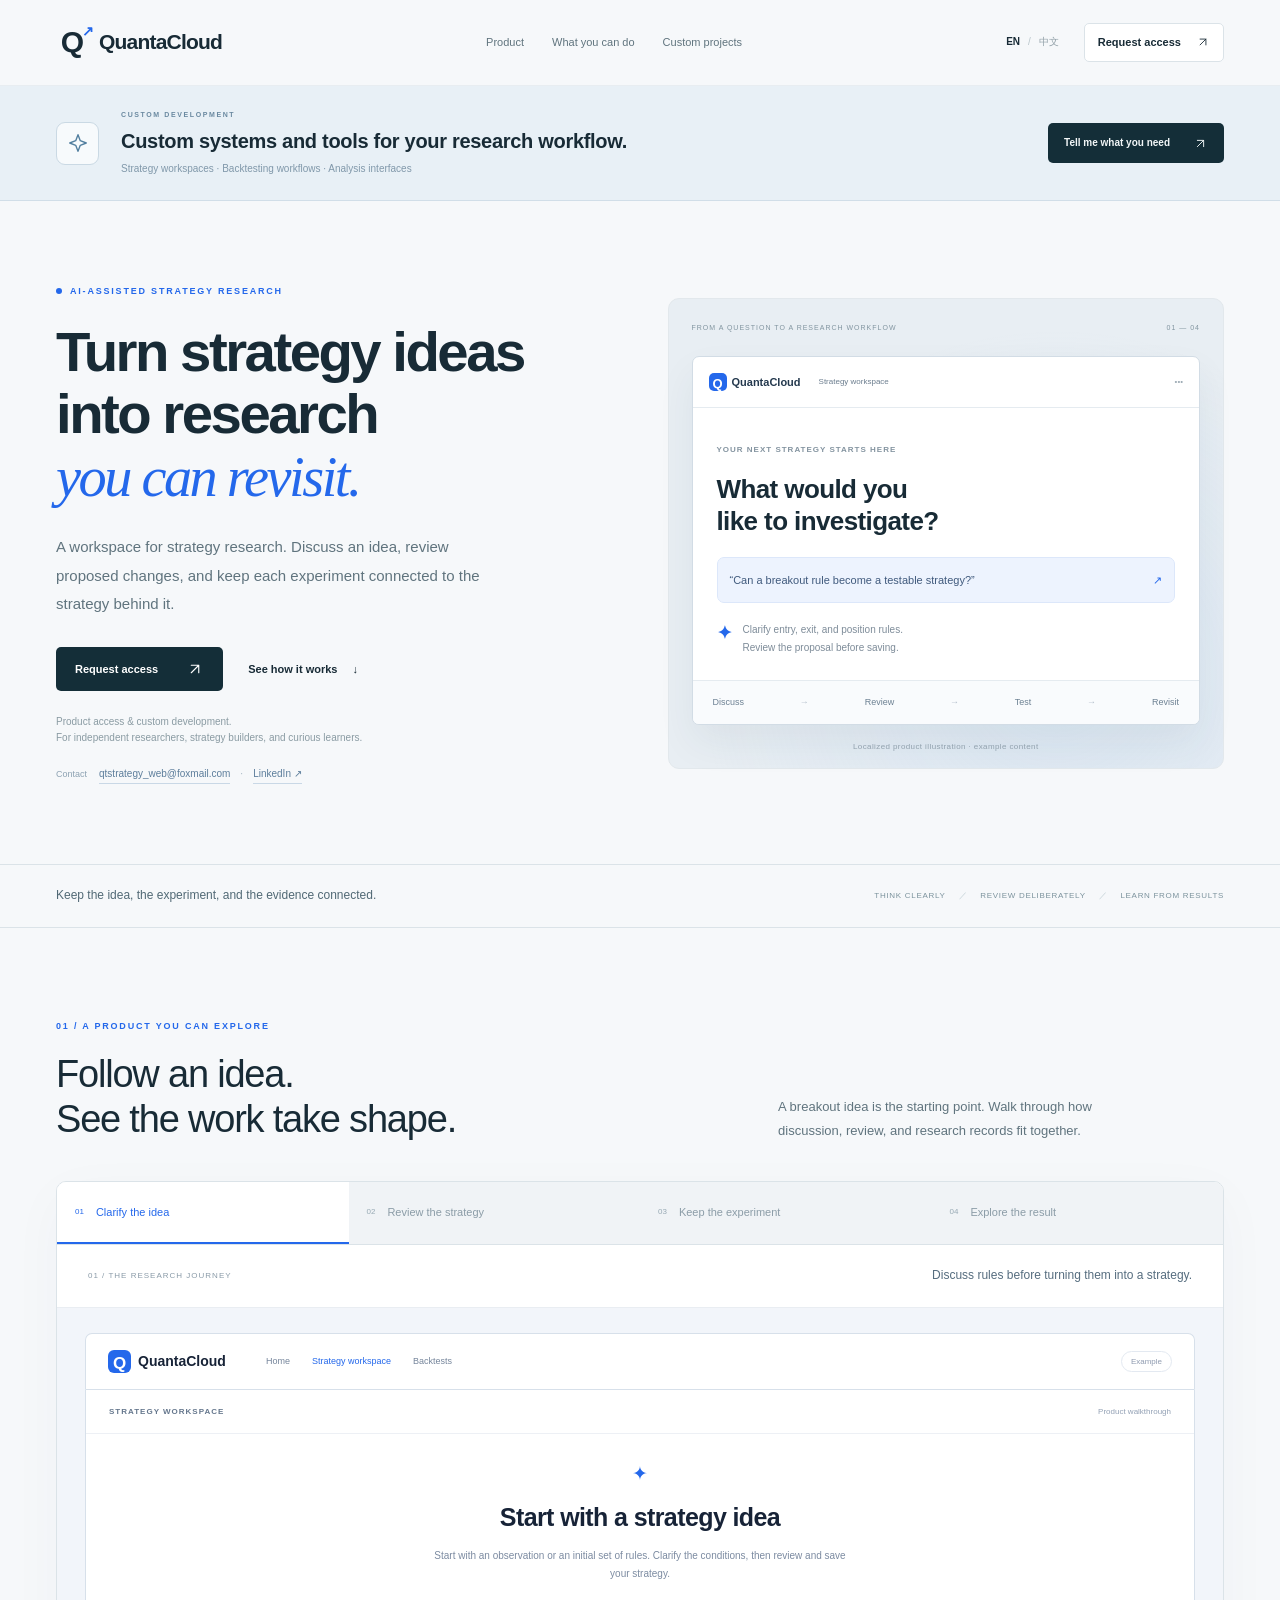
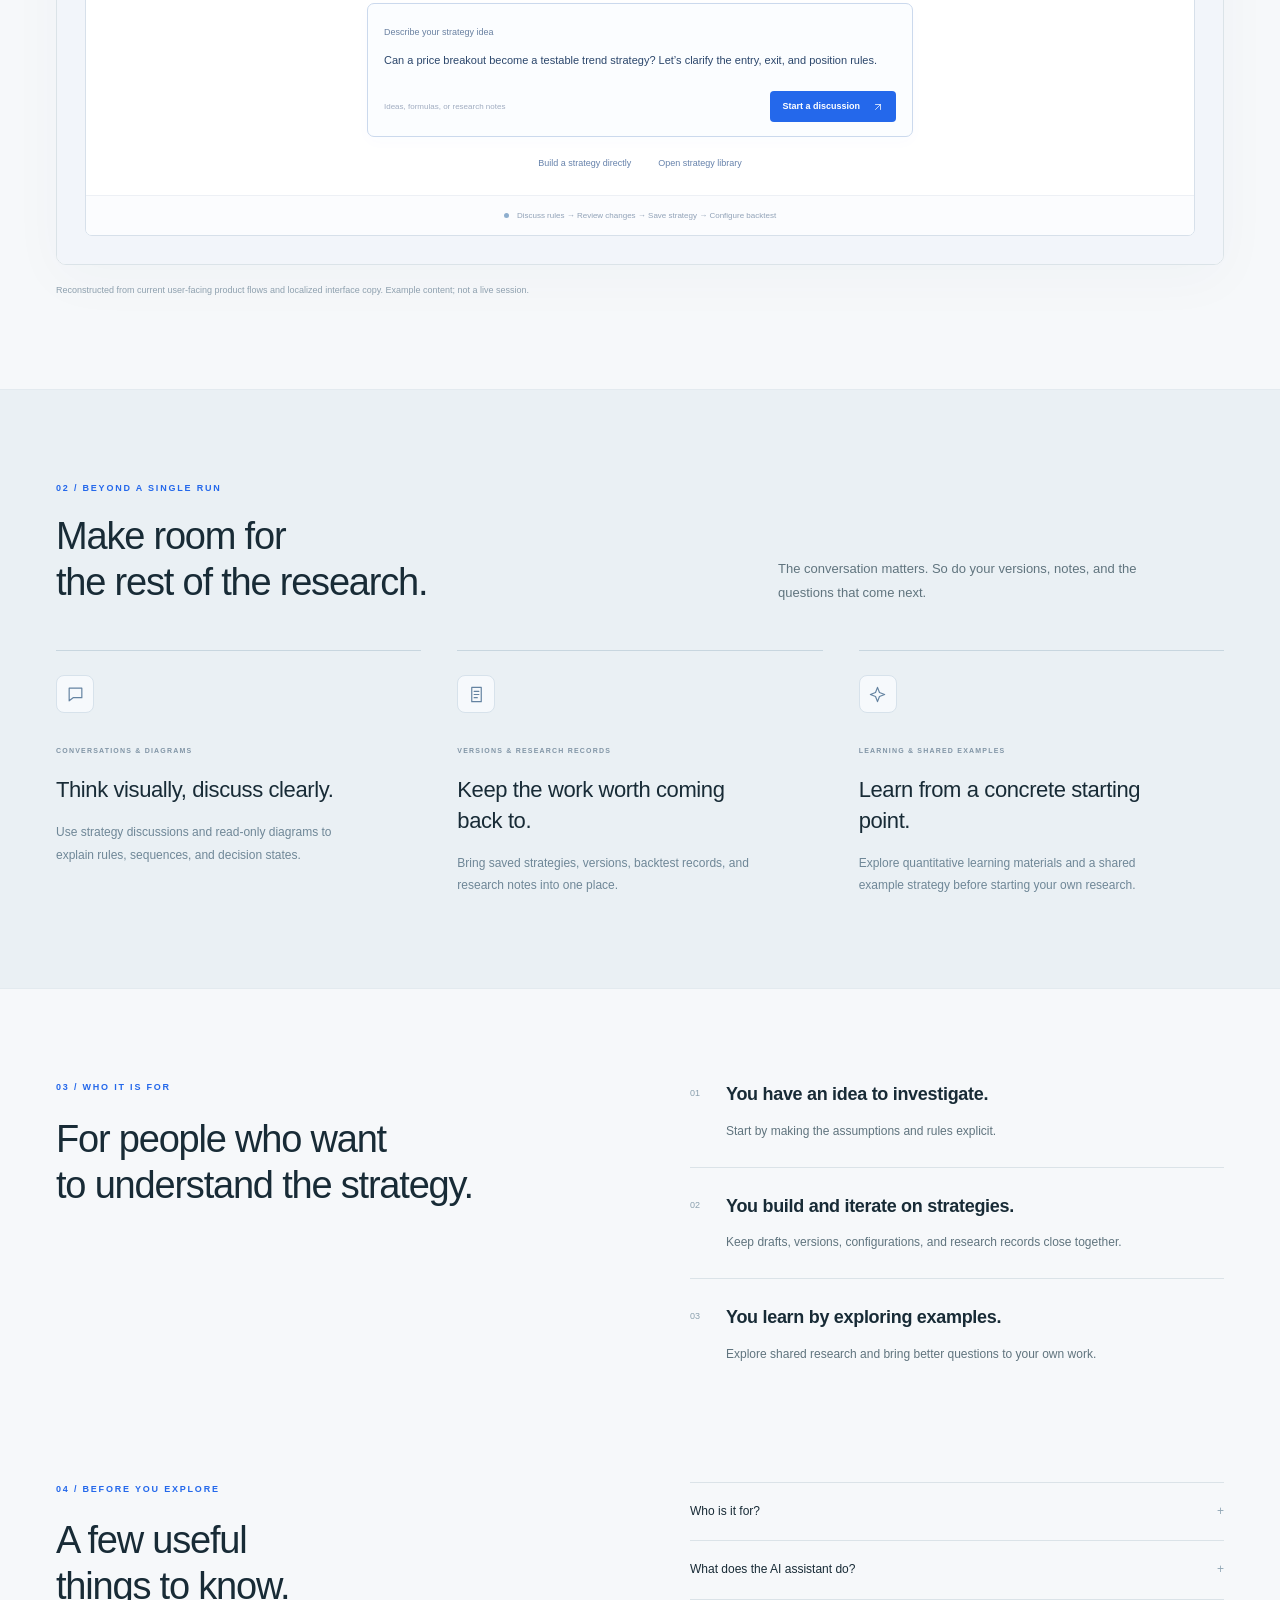
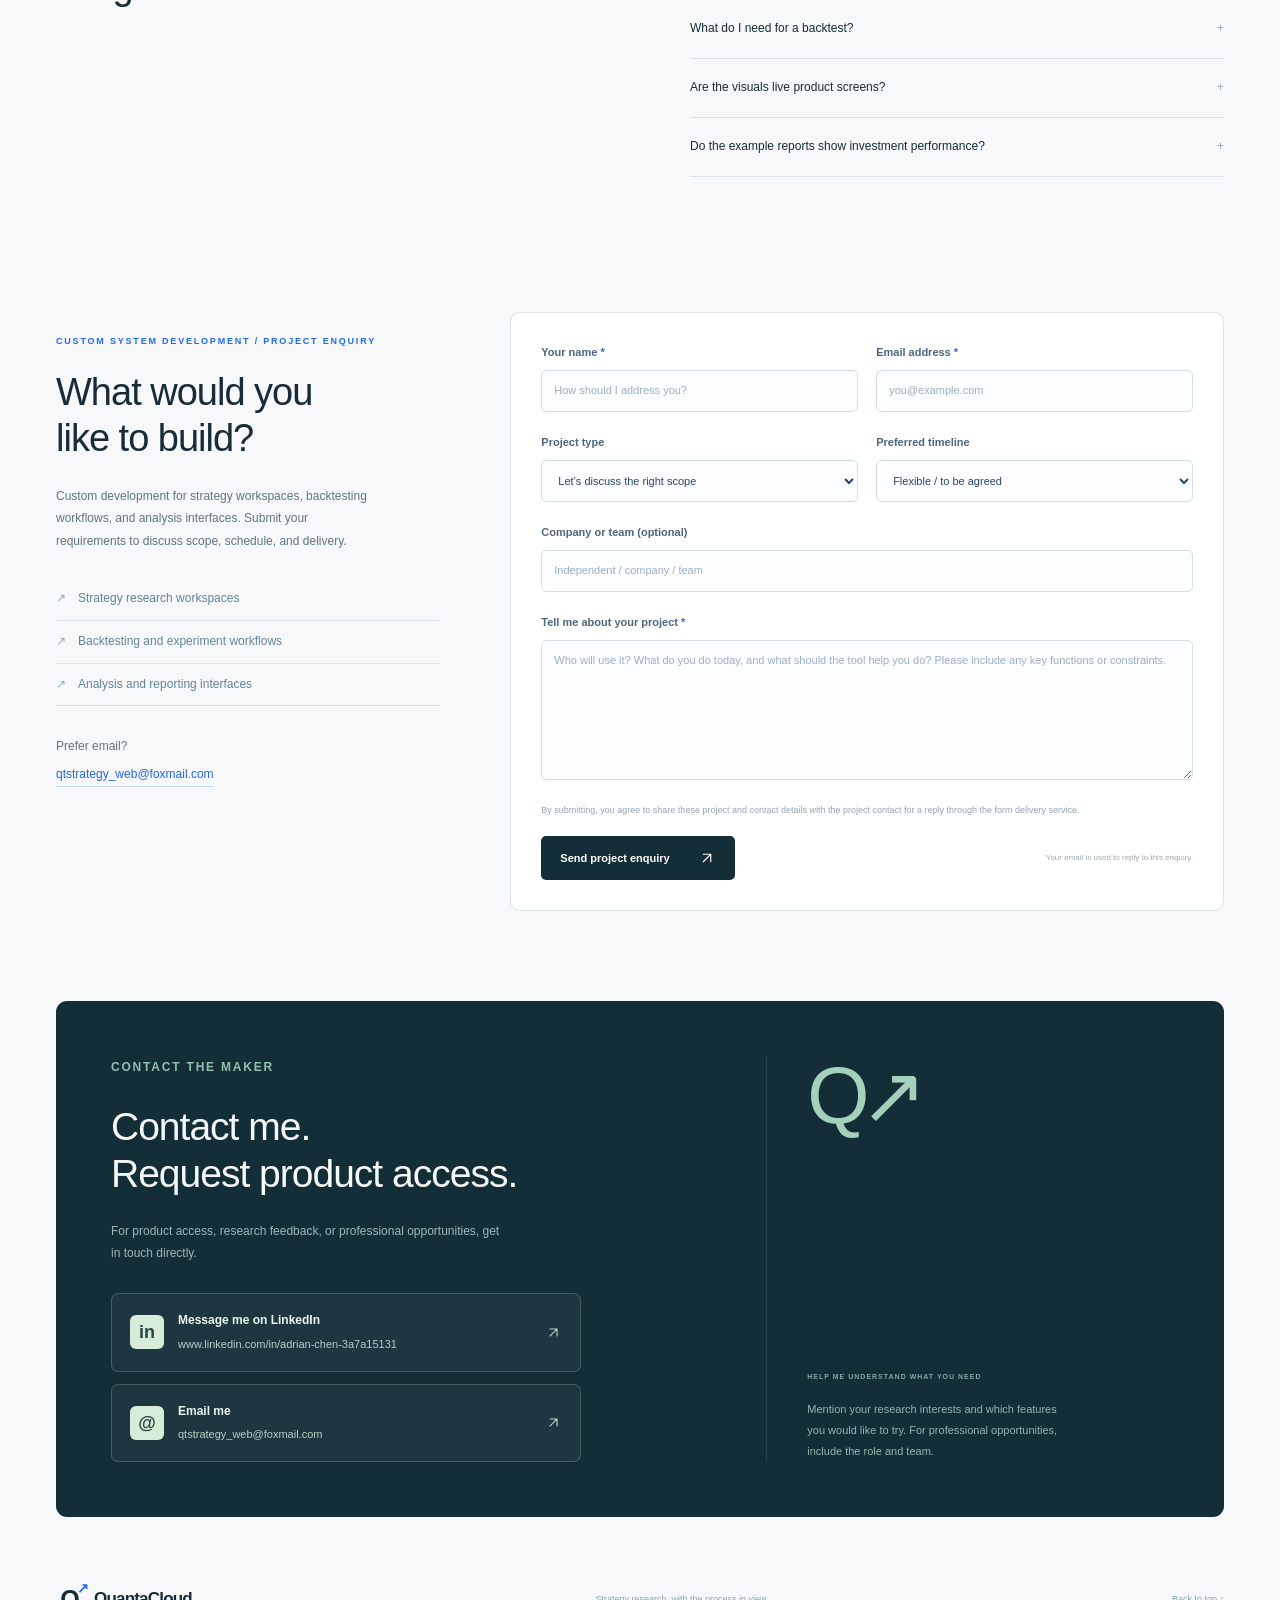
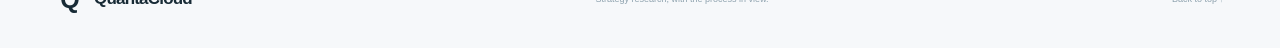
==== commit dcd16fbf: "Add files via upload" ====
--- a/index.html
+++ b/index.html
@@ -1,20 +1,28 @@
 <!doctype html>
-<html lang="en"><head><meta charset="utf-8"><meta name="viewport" content="width=device-width,initial-scale=1"><title>QuantaCloud — From strategy idea to research insight</title><meta name="description" content="An AI-assisted strategy research workspace. Discuss ideas, review code, organize experiments, and explore results. Contact the maker to request access."><meta name="theme-color" content="#f5f7f9"><meta property="og:title" content="QuantaCloud | Make room for better strategy research"><meta property="og:description" content="Explore the product journey, then get in touch to try it."><meta property="og:type" content="website"><meta property="og:image" content="https://pioolcx1221.github.io/qtstrategy-showcase/assets/share-cover.png"><meta property="og:image:width" content="1200"><meta property="og:image:height" content="630"><meta property="og:image:alt" content="QuantaCloud product overview: from strategy ideas to research"><meta name="twitter:card" content="summary_large_image"><meta property="og:url" content="https://pioolcx1221.github.io/qtstrategy-showcase/index.html"><link rel="canonical" href="https://pioolcx1221.github.io/qtstrategy-showcase/index.html"><link rel="alternate" hreflang="en" href="index.html"><link rel="alternate" hreflang="zh-CN" href="index_ZH.html"><link rel="icon" type="image/svg+xml" href="assets/favicon.svg"><style>:root{--paper:#f6f8fa;--ink:#182b36;--muted:#60747e;--line:#dbe3e8;--blue:#2468eb;--blue-soft:#edf3ff;--deep:#142e38;--green:#d6ecd9;--max:1320px}*{box-sizing:border-box}html{scroll-behavior:smooth;scroll-padding-top:100px}body{margin:0;background:var(--paper);color:var(--ink);font:15px/1.65 -apple-system,BlinkMacSystemFont,"Segoe UI",sans-serif;-webkit-font-smoothing:antialiased}a{color:inherit;text-decoration:none}button{font:inherit}button,a{-webkit-tap-highlight-color:transparent}a:focus-visible,button:focus-visible,summary:focus-visible{outline:3px solid #2468eb;outline-offset:5px}[hidden]{display:none!important}svg{display:block}button svg,.button svg,.nav-access svg{width:18px;height:18px;flex-shrink:0}.shell{max-width:var(--max);margin:0 auto;padding-left:56px;padding-right:56px}.site-header{position:sticky;top:0;z-index:10;background:#f6f8faf2;backdrop-filter:blur(16px);border-bottom:1px solid #dbe3e888}.header-inner{min-height:85px;display:flex;align-items:center;gap:35px;justify-content:space-between}.brand{display:flex;align-items:center;gap:11px;white-space:nowrap;font-size:21px;font-weight:750;letter-spacing:-.8px}.brand-mark{display:inline-grid;place-items:center;width:32px;height:34px;font:800 30px/1 Arial,sans-serif;position:relative}.brand-mark>span{position:absolute;font-size:14px;color:var(--blue);top:-1px;right:-5px}.site-header nav{display:flex;align-items:center;gap:28px;font-size:11px;color:var(--muted)}.site-header nav a:hover{color:var(--blue)}.header-actions{display:flex;align-items:center;gap:25px}.languages{display:flex;align-items:center;gap:8px;font-size:10px;white-space:nowrap}.languages>span{color:#b9c6cb}.languages a{color:#91a0a8}.languages a[aria-current]{color:var(--ink);font-weight:700}.nav-access{display:flex;align-items:center;gap:15px;background:white;border:1px solid var(--line);border-radius:5px;padding:9px 13px;font-size:11px;font-weight:600}.nav-access svg{width:14px;height:14px}.hero{padding-top:83px;padding-bottom:80px;display:grid;grid-template-columns:1fr 1fr;gap:55px;align-items:center}.eyebrow{display:flex;align-items:center;gap:8px;font-size:9px;letter-spacing:1.8px;font-weight:700;color:var(--blue);margin:0 0 22px}.live-dot{width:6px;height:6px;border-radius:50%;background:var(--blue)}h1,h2,h3,p{margin-top:0}h1{font-size:clamp(40px,4.4vw,62px);font-weight:560;line-height:1.11;letter-spacing:-2.5px;margin:0 0 25px}h1 em{font-family:Georgia,"Times New Roman",serif;font-weight:400;color:var(--blue)}.hero-lead{font-size:15px;color:var(--muted);max-width:440px;line-height:1.9;margin-bottom:28px}.hero-actions{display:flex;align-items:center;gap:25px;flex-wrap:wrap}.button{display:inline-flex;align-items:center;justify-content:center;gap:28px;padding:13px 19px;border-radius:5px;font-size:11px;font-weight:600;line-height:1.5;transition:background .2s,transform .2s}.button:hover{transform:translateY(-2px)}.button-dark{background:var(--deep);color:white}.button-dark:hover{background:var(--blue)}.text-link{display:flex;align-items:center;gap:15px;font-size:11px;font-weight:600}.hero-note{font-size:10px;color:#8a9ba3;margin:23px 0 0;max-width:400px}.hero-preview{background:radial-gradient(ellipse at 70% 80%,#b4d0ef44,transparent 65%),#e8eef3;padding:23px 23px 15px;border:1px solid #e2e8ec;border-radius:11px;position:relative}.preview-overline{display:flex;justify-content:space-between;gap:12px;font-size:7px;letter-spacing:1px;color:#8295a0;margin-bottom:22px}.preview-overline>span:last-child{white-space:nowrap}.hero-product{background:white;border:1px solid #d2dce5;border-radius:7px;box-shadow:0 18px 38px #203a5110;overflow:hidden}.hero-product-top{display:flex;align-items:center;gap:18px;padding:16px;border-bottom:1px solid #e5ebf0;font-size:8px;color:#6b7d8e}.hero-product-top>b{display:flex;align-items:center;gap:5px;color:#24394e;font-size:11px;white-space:nowrap}.hero-product-top>b>span{display:grid;place-items:center;width:18px;height:18px;border-radius:5px;background:var(--blue);color:white;font-size:13px}.hero-product-top>i{font-style:normal;margin-left:auto;color:#9ba9b3}.hero-discussion{padding:27px 24px 23px}.tiny-label{font-size:8px;letter-spacing:1px;font-weight:650;color:#8494a0}.hero-discussion h2{font-size:26px;line-height:1.22;letter-spacing:-.6px;margin:14px 0 20px;font-weight:550}.hero-question{background:#edf3fe;border:1px solid #dce7fa;border-radius:7px;padding:13px 12px;font-size:11px;color:#405a7d;display:flex;align-items:center;gap:10px}.hero-question>span{margin-left:auto;color:var(--blue)}.hero-reply{display:flex;gap:11px;align-items:flex-start;margin-top:18px}.hero-reply>b{font-size:18px;color:var(--blue);line-height:1.4}.hero-reply p{font-size:10px;line-height:1.8;color:#7e8c99;margin:0}.hero-workflow{display:flex;justify-content:space-between;align-items:center;gap:7px;padding:14px 20px;border-top:1px solid #e5ebf0;background:#f9fbfd;font-size:9px;color:#6d8193}.hero-workflow i{font-style:normal;color:#b1bdc9}.preview-caption{margin:15px 0 0;text-align:center;font-size:8px;letter-spacing:.4px;color:#91a1ad}.purpose-bar{border-top:1px solid var(--line);border-bottom:1px solid var(--line)}.purpose-bar>.shell{padding-top:21px;padding-bottom:21px;display:flex;justify-content:space-between;align-items:center;gap:20px}.purpose-bar p{font-size:12px;margin:0;color:#516975}.purpose-bar>.shell>span{font-size:8px;letter-spacing:.7px;color:#7c939d;white-space:nowrap}.purpose-bar b{font-weight:400;color:#b7c8ce;padding:0 13px}.section{padding-top:91px;padding-bottom:91px}.section-intro{display:grid;grid-template-columns:1fr .7fr;gap:85px;align-items:end;margin-bottom:38px}.section-intro h2,.audience-heading h2,.faq-section h2{font-size:38px;line-height:1.2;letter-spacing:-1.2px;font-weight:520;margin:0}.section-intro .eyebrow{margin-bottom:18px}.section-intro>p{font-size:13px;color:var(--muted);line-height:1.85;margin:0;max-width:360px}.tour{background:white;border:1px solid var(--line);border-radius:10px;overflow:hidden;box-shadow:0 14px 55px #2e456708}.tour-tabs{display:grid;grid-template-columns:repeat(4,minmax(0,1fr));background:#f0f3f6;border-bottom:1px solid var(--line)}.tour-tab{display:flex;align-items:center;gap:12px;border:0;border-bottom:2px solid transparent;background:none;padding:21px 18px;cursor:pointer;color:#8b9ca7;text-align:left;font-size:11px}.tour-tab>span{font-size:8px;font-weight:500;color:#97a9b4}.tour-tab>b{font-weight:500}.tour-tab[aria-selected="true"]{background:white;color:var(--blue);border-bottom-color:var(--blue)}.tour-tab[aria-selected="true"]>span{color:var(--blue)}.tour-description{display:flex;align-items:center;justify-content:space-between;gap:25px;padding:21px 31px;border-bottom:1px solid #e9edf2}.tour-description>span{font-size:8px;letter-spacing:1px;color:#8a9ba8}.tour-description>p{font-size:12px;color:#566d7f;margin:0}.app-preview{padding:25px 28px 28px;background:#f2f5fa;color:#172337}.app-top{display:flex;align-items:center;gap:40px;padding:16px 22px;background:white;border:1px solid #d7e0ea;border-bottom:0;border-radius:7px 7px 0 0;font-size:10px}.app-brand{display:flex;align-items:center;gap:7px;font-size:14px;font-weight:650;white-space:nowrap}.app-brand i{display:grid;place-items:center;width:23px;height:23px;background:var(--blue);color:white;border-radius:6px;font-size:17px;font-style:normal}.app-top>div{display:flex;gap:22px;font-size:9px;color:#75859b}.app-top .app-current{color:var(--blue)}.sample-user{margin-left:auto;font-size:8px;border:1px solid #e3e9f1;border-radius:20px;padding:3px 9px;color:#8f9bb0}.sample-workspace,.sample-review,.sample-records,.sample-results{border:1px solid #d7e0ea;border-radius:0 0 7px 7px;background:white;min-height:405px;overflow:hidden}.workspace-heading{display:flex;align-items:center;justify-content:space-between;padding:15px 23px;border-bottom:1px solid #edf0f5}.workspace-heading .tiny-label{color:#65778d;font-size:8px}.preview-label{font-size:8px;color:#93a1b5}.welcome-content{max-width:590px;margin:auto;padding:24px 22px;text-align:center}.mini-spark{font-size:19px;color:var(--blue)}.welcome-content h3{font-size:25px;font-weight:550;letter-spacing:-.6px;margin:8px 0}.welcome-content>p{font-size:10px;color:#7c8ba1;line-height:1.8;max-width:430px;margin:0 auto 20px}.idea-input{border:1px solid #cbd9ed;border-radius:7px;padding:14px 16px;text-align:left;background:#fbfdff;box-shadow:0 5px 15px #2468eb05}.input-label{font-size:9px;color:#6980a1}.idea-input>p{font-size:11px;line-height:1.8;color:#2b466b;margin:9px 0 20px}.input-footer{display:flex;justify-content:space-between;align-items:center;gap:15px}.input-footer>span:first-child{font-size:8px;color:#a0acc0}.sample-action{display:inline-flex;align-items:center;gap:12px;font-size:9px;background:var(--blue);color:white;padding:8px 12px;border-radius:4px;font-weight:550}.sample-action svg{width:12px;height:12px}.welcome-links{display:flex;align-items:center;justify-content:center;gap:27px;font-size:9px;margin-top:19px;color:#6682ab}.sample-bottom{padding:13px 20px;border-top:1px solid #edf0f5;background:#fbfcfe;font-size:8px;color:#91a2b7;display:flex;justify-content:center;align-items:center;gap:8px}.status-dot{width:5px;height:5px;border-radius:50%;background:#8eaece}.review-grid{display:grid;grid-template-columns:.8fr 1.2fr;min-height:350px}.discussion{padding:28px 24px;border-right:1px solid #e2e8f0;display:flex;flex-direction:column}.small-heading{font-size:8px;letter-spacing:1px;color:#9aa8ba}.chat-user{align-self:flex-end;border:1px solid #dde8fa;background:#f0f5fd;border-radius:7px 7px 0 7px;font-size:11px;margin:25px 0 20px;padding:13px;max-width:230px}.chat-reply{display:flex;align-items:flex-start;gap:10px;font-size:11px;color:#7d8ca2;line-height:1.8}.chat-reply>span{color:var(--blue);font-size:18px}.chat-reply>p{margin:0}.discussion-input{margin-top:auto;border:1px solid #e1e8f2;border-radius:5px;font-size:9px;color:#aab5c5;padding:9px;display:flex;justify-content:space-between;gap:15px}.discussion-input>span{color:#7b9ac7}.diff{padding:28px 24px;display:flex;flex-direction:column;overflow:hidden;min-width:0}.diff-title{display:flex;justify-content:space-between;align-items:center;gap:15px;font-size:11px;color:#4a6081}.diff-title>b{font-size:8px;font-weight:400;color:#8b9ebc;border:1px solid #e1e9f4;padding:3px 7px;border-radius:20px;white-space:nowrap}.diff-code{font:10px/2.5 ui-monospace,SFMono-Regular,Menlo,monospace;color:#617595;background:#f8fafe;border:1px solid #e8edf5;border-radius:5px;margin-top:26px;padding:11px 0;overflow-x:auto;white-space:pre}.diff-code>div{padding:0 12px}.diff-code>div>span{color:#a7b5c9;padding-right:14px;font-size:8px}.diff-code .removed{background:#fbf0f0;color:#aa7a7a}.diff-code .added{background:#e9f5ee;color:#4d8567}.review-caption{font-size:9px;color:#98a8be;margin-top:15px}.review-actions{display:flex;align-items:center;justify-content:flex-end;gap:20px;margin-top:auto;font-size:9px;color:#9eacc0}.record-heading{display:flex;justify-content:space-between;align-items:center;gap:20px;padding:24px 28px 18px}.crumb{font-size:9px;color:#9cacc0}.record-heading h3{font-size:21px;font-weight:500;margin:9px 0 0;letter-spacing:-.4px}.sample-action.light{background:#f4f8ff;border:1px solid #cfddf4;color:var(--blue)}.version-banner{display:flex;align-items:center;gap:12px;margin:0 28px 14px;padding:15px 16px;border:1px solid #dce6f4;border-radius:6px;background:#f8faff}.version-symbol{display:grid;place-items:center;width:33px;height:33px;border:1px solid #cadaf0;border-radius:5px;font-size:11px;color:#7b9eca}.version-banner strong,.version-banner small{display:block;font-size:11px;font-weight:500}.version-banner small{font-size:8px;color:#9aacc6;margin-top:3px}.pill{font-size:8px;color:#6e8aac;background:#edf3fa;border:1px solid #dbe6f2;border-radius:20px;padding:3px 8px;white-space:nowrap}.version-banner>.pill{margin-left:auto}.record-table{margin:0 28px;border:1px solid #e3e9f1;border-radius:5px;overflow:hidden}.record-row{display:grid;grid-template-columns:1.3fr .6fr 1fr;padding:13px 15px;gap:20px;font-size:10px;align-items:center;color:#7d91ad}.record-row+div{border-top:1px solid #edf0f5}.record-row>strong{font-weight:500;color:#527298}.record-columns{font-size:8px;color:#95a5bb;background:#fbfcfe}.record-row>span:last-child{text-align:right}.record-foot{display:flex;align-items:center;gap:8px;padding:21px 28px;font-size:9px;color:#9aaec5}.record-foot>svg{width:15px;height:15px;flex-shrink:0}.report-heading{display:flex;justify-content:space-between;align-items:center;gap:15px;padding:20px 25px 14px}.report-heading h3{font-size:20px;font-weight:500;margin:0;letter-spacing:-.4px}.report-nav{display:flex;gap:24px;border-bottom:1px solid #e6ecf4;padding:0 25px;font-size:9px;color:#8c9fba}.report-nav>span{padding:8px 0}.report-nav .current{border-bottom:2px solid var(--blue);color:var(--blue)}.report-chart{padding:18px 24px 12px}.chart-heading{display:flex;justify-content:space-between;gap:15px;font-size:8px;color:#93a4b8;margin-bottom:14px}.chart-heading>span:first-child{color:#5f7c9d}.candles{display:block;width:100%;height:155px}.chart-legend{display:flex;align-items:center;gap:20px;font-size:8px;color:#9badc1;margin-top:8px}.chart-legend>span{display:flex;align-items:center;gap:6px}.legend-entry{width:5px;height:5px;border-radius:50%;background:var(--blue)}.legend-line{width:12px;height:1px;background:#889cd1}.report-foot{padding:12px 25px;border-top:1px solid #edf1f6;color:#9cacbe;font-size:9px;background:#fbfcfe}.visual-note{font-size:9px;color:#8ea0ae;margin:17px 0 0;line-height:1.8}.possibilities{background:#eaf0f4;border-top:1px solid #e3eaef;border-bottom:1px solid #e3eaef}.benefit-grid{display:grid;grid-template-columns:repeat(3,1fr);gap:36px;margin-top:45px}.benefit-grid>article{border-top:1px solid #c8d6df;padding-top:24px}.benefit-icon{display:grid;place-items:center;width:38px;height:38px;background:#f6f9fc;border:1px solid #d7e2eb;border-radius:8px;color:#6483a1;margin-bottom:23px}.benefit-icon svg{width:19px;height:19px}.benefit-grid .tiny-label{font-size:7px;color:#8195a6;text-transform:uppercase;letter-spacing:1.2px}.benefit-grid h3{font-size:22px;line-height:1.4;letter-spacing:-.4px;font-weight:500;margin:14px 0 15px;max-width:290px}.benefit-grid p{font-size:12px;line-height:1.9;color:#6f8797;max-width:310px;margin:0}.audience-section{display:grid;grid-template-columns:1fr 1fr;gap:100px;align-items:start}.audience-heading{position:sticky;top:120px}.audience-list article{display:flex;gap:26px;padding:0 0 24px}.audience-list article+article{border-top:1px solid var(--line);padding-top:24px}.audience-list article:last-child{padding-bottom:0}.audience-list article>span{font-size:9px;color:#8ba0ae;margin-top:6px}.audience-list h3{font-size:18px;letter-spacing:-.3px;font-weight:550;margin:0 0 10px}.audience-list p{font-size:12px;color:var(--muted);margin:0;line-height:1.9}.faq-section{padding-top:25px;padding-bottom:90px;display:grid;grid-template-columns:1fr 1fr;gap:100px}.faq-list{border-top:1px solid var(--line)}.faq-list details{border-bottom:1px solid var(--line);padding:19px 0}.faq-list summary{list-style:none;display:flex;justify-content:space-between;gap:20px;cursor:pointer;font-size:12px;font-weight:500}.faq-list summary::-webkit-details-marker{display:none}.faq-list summary>span{color:#93a8b6}.faq-list details[open] summary>span{transform:rotate(45deg)}.faq-list details>p{font-size:11px;color:#7c909d;line-height:1.9;padding-right:20px;margin:14px 0 0}.contact-section{padding-bottom:65px;scroll-margin-top:100px}.contact-panel{background:var(--deep);color:#f4f8f7;border-radius:11px;display:grid;grid-template-columns:1fr .7fr;gap:80px;padding:55px}.contact-panel .eyebrow{color:#93bfb1}.contact-panel h2{font-size:39px;line-height:1.2;letter-spacing:-1px;font-weight:500;margin:0 0 22px}.contact-panel>div>p{font-size:12px;color:#9db7b8;max-width:390px;line-height:1.9;margin:0 0 25px}.button-light{background:var(--green);color:#274744}.button-light:hover{background:white}.contact-instruction{max-width:390px;font-size:12px;color:#b8d8d0;border-top:1px solid #62817a55;padding-top:18px}.contact-aside{display:flex;flex-direction:column;justify-content:space-between;border-left:1px solid #62817a44;padding-left:40px}.contact-symbol{font-size:80px;line-height:1;letter-spacing:-10px;color:#a4d0bc;font-weight:500;padding-bottom:40px}.contact-aside .tiny-label{font-size:7px;color:#84a7a0;letter-spacing:1px}.contact-aside p{font-size:11px;color:#95b3ae;line-height:1.9;margin:13px 0 0;max-width:260px}footer{display:flex;align-items:center;justify-content:space-between;gap:25px;padding-bottom:32px}footer .brand{font-size:17px}footer .brand-mark{font-size:25px;width:27px}footer p,footer>a:last-child{font-size:9px;color:#8ea2ae;margin:0}.skip{position:absolute;top:-100px;left:10px;background:white;padding:10px;z-index:15}.skip:focus{top:10px}html[lang="zh-CN"] h1{font-size:clamp(40px,4.2vw,59px);line-height:1.25;letter-spacing:-1.4px}html[lang="zh-CN"] h1 em{font-family:inherit;font-style:normal}html[lang="zh-CN"] h2{line-height:1.35;letter-spacing:-.6px}html[lang="zh-CN"] .eyebrow{letter-spacing:1px}
+<html lang="en"><head><meta charset="utf-8"><meta name="viewport" content="width=device-width,initial-scale=1"><title>QuantaCloud — From strategy idea to research insight</title><meta name="description" content="An AI-assisted strategy research workspace. Discuss ideas, review changes, organize experiments, and explore results. Contact the maker to request access."><meta name="theme-color" content="#f5f7f9"><meta property="og:title" content="QuantaCloud | A connected strategy research workflow"><meta property="og:description" content="Explore the product journey, then get in touch to try it."><meta property="og:type" content="website"><meta property="og:image" content="https://pioolcx1221.github.io/qtstrategy-showcase/assets/share-cover.png"><meta property="og:image:width" content="1200"><meta property="og:image:height" content="630"><meta property="og:image:alt" content="QuantaCloud product overview: from strategy ideas to research"><meta name="twitter:card" content="summary_large_image"><meta property="og:url" content="https://pioolcx1221.github.io/qtstrategy-showcase/index.html"><link rel="canonical" href="https://pioolcx1221.github.io/qtstrategy-showcase/index.html"><link rel="alternate" hreflang="en" href="index.html"><link rel="alternate" hreflang="zh-CN" href="index_ZH.html"><link rel="icon" type="image/svg+xml" href="assets/favicon.svg"><style>:root{--paper:#f6f8fa;--ink:#182b36;--muted:#60747e;--line:#dbe3e8;--blue:#2468eb;--blue-soft:#edf3ff;--deep:#142e38;--green:#d6ecd9;--max:1320px}*{box-sizing:border-box}html{scroll-behavior:smooth;scroll-padding-top:100px}body{margin:0;background:var(--paper);color:var(--ink);font:15px/1.65 -apple-system,BlinkMacSystemFont,"Segoe UI",sans-serif;-webkit-font-smoothing:antialiased}a{color:inherit;text-decoration:none}button{font:inherit}button,a{-webkit-tap-highlight-color:transparent}a:focus-visible,button:focus-visible,summary:focus-visible{outline:3px solid #2468eb;outline-offset:5px}[hidden]{display:none!important}svg{display:block}button svg,.button svg,.nav-access svg{width:18px;height:18px;flex-shrink:0}.shell{max-width:var(--max);margin:0 auto;padding-left:56px;padding-right:56px}.site-header{position:sticky;top:0;z-index:10;background:#f6f8faf2;backdrop-filter:blur(16px);border-bottom:1px solid #dbe3e888}.header-inner{min-height:85px;display:flex;align-items:center;gap:35px;justify-content:space-between}.brand{display:flex;align-items:center;gap:11px;white-space:nowrap;font-size:21px;font-weight:750;letter-spacing:-.8px}.brand-mark{display:inline-grid;place-items:center;width:32px;height:34px;font:800 30px/1 Arial,sans-serif;position:relative}.brand-mark>span{position:absolute;font-size:14px;color:var(--blue);top:-1px;right:-5px}.site-header nav{display:flex;align-items:center;gap:28px;font-size:11px;color:var(--muted)}.site-header nav a:hover{color:var(--blue)}.header-actions{display:flex;align-items:center;gap:25px}.languages{display:flex;align-items:center;gap:8px;font-size:10px;white-space:nowrap}.languages>span{color:#b9c6cb}.languages a{color:#91a0a8}.languages a[aria-current]{color:var(--ink);font-weight:700}.nav-access{display:flex;align-items:center;gap:15px;background:white;border:1px solid var(--line);border-radius:5px;padding:9px 13px;font-size:11px;font-weight:600}.nav-access svg{width:14px;height:14px}.hero{padding-top:83px;padding-bottom:80px;display:grid;grid-template-columns:1fr 1fr;gap:55px;align-items:center}.eyebrow{display:flex;align-items:center;gap:8px;font-size:9px;letter-spacing:1.8px;font-weight:700;color:var(--blue);margin:0 0 22px}.live-dot{width:6px;height:6px;border-radius:50%;background:var(--blue)}h1,h2,h3,p{margin-top:0}h1{font-size:clamp(40px,4.4vw,62px);font-weight:560;line-height:1.11;letter-spacing:-2.5px;margin:0 0 25px}h1 em{font-family:Georgia,"Times New Roman",serif;font-weight:400;color:var(--blue)}.hero-lead{font-size:15px;color:var(--muted);max-width:440px;line-height:1.9;margin-bottom:28px}.hero-actions{display:flex;align-items:center;gap:25px;flex-wrap:wrap}.button{display:inline-flex;align-items:center;justify-content:center;gap:28px;padding:13px 19px;border-radius:5px;font-size:11px;font-weight:600;line-height:1.5;transition:background .2s,transform .2s}.button:hover{transform:translateY(-2px)}.button-dark{background:var(--deep);color:white}.button-dark:hover{background:var(--blue)}.text-link{display:flex;align-items:center;gap:15px;font-size:11px;font-weight:600}.hero-note{font-size:10px;color:#8a9ba3;margin:23px 0 0;max-width:400px}.hero-preview{background:radial-gradient(ellipse at 70% 80%,#b4d0ef44,transparent 65%),#e8eef3;padding:23px 23px 15px;border:1px solid #e2e8ec;border-radius:11px;position:relative}.preview-overline{display:flex;justify-content:space-between;gap:12px;font-size:7px;letter-spacing:1px;color:#8295a0;margin-bottom:22px}.preview-overline>span:last-child{white-space:nowrap}.hero-product{background:white;border:1px solid #d2dce5;border-radius:7px;box-shadow:0 18px 38px #203a5110;overflow:hidden}.hero-product-top{display:flex;align-items:center;gap:18px;padding:16px;border-bottom:1px solid #e5ebf0;font-size:8px;color:#6b7d8e}.hero-product-top>b{display:flex;align-items:center;gap:5px;color:#24394e;font-size:11px;white-space:nowrap}.hero-product-top>b>span{display:grid;place-items:center;width:18px;height:18px;border-radius:5px;background:var(--blue);color:white;font-size:13px}.hero-product-top>i{font-style:normal;margin-left:auto;color:#9ba9b3}.hero-discussion{padding:27px 24px 23px}.tiny-label{font-size:8px;letter-spacing:1px;font-weight:650;color:#8494a0}.hero-discussion h2{font-size:26px;line-height:1.22;letter-spacing:-.6px;margin:14px 0 20px;font-weight:550}.hero-question{background:#edf3fe;border:1px solid #dce7fa;border-radius:7px;padding:13px 12px;font-size:11px;color:#405a7d;display:flex;align-items:center;gap:10px}.hero-question>span{margin-left:auto;color:var(--blue)}.hero-reply{display:flex;gap:11px;align-items:flex-start;margin-top:18px}.hero-reply>b{font-size:18px;color:var(--blue);line-height:1.4}.hero-reply p{font-size:10px;line-height:1.8;color:#7e8c99;margin:0}.hero-workflow{display:flex;justify-content:space-between;align-items:center;gap:7px;padding:14px 20px;border-top:1px solid #e5ebf0;background:#f9fbfd;font-size:9px;color:#6d8193}.hero-workflow i{font-style:normal;color:#b1bdc9}.preview-caption{margin:15px 0 0;text-align:center;font-size:8px;letter-spacing:.4px;color:#91a1ad}.purpose-bar{border-top:1px solid var(--line);border-bottom:1px solid var(--line)}.purpose-bar>.shell{padding-top:21px;padding-bottom:21px;display:flex;justify-content:space-between;align-items:center;gap:20px}.purpose-bar p{font-size:12px;margin:0;color:#516975}.purpose-bar>.shell>span{font-size:8px;letter-spacing:.7px;color:#7c939d;white-space:nowrap}.purpose-bar b{font-weight:400;color:#b7c8ce;padding:0 13px}.section{padding-top:91px;padding-bottom:91px}.section-intro{display:grid;grid-template-columns:1fr .7fr;gap:85px;align-items:end;margin-bottom:38px}.section-intro h2,.audience-heading h2,.faq-section h2{font-size:38px;line-height:1.2;letter-spacing:-1.2px;font-weight:520;margin:0}.section-intro .eyebrow{margin-bottom:18px}.section-intro>p{font-size:13px;color:var(--muted);line-height:1.85;margin:0;max-width:360px}.tour{background:white;border:1px solid var(--line);border-radius:10px;overflow:hidden;box-shadow:0 14px 55px #2e456708}.tour-tabs{display:grid;grid-template-columns:repeat(4,minmax(0,1fr));background:#f0f3f6;border-bottom:1px solid var(--line)}.tour-tab{display:flex;align-items:center;gap:12px;border:0;border-bottom:2px solid transparent;background:none;padding:21px 18px;cursor:pointer;color:#8b9ca7;text-align:left;font-size:11px}.tour-tab>span{font-size:8px;font-weight:500;color:#97a9b4}.tour-tab>b{font-weight:500}.tour-tab[aria-selected="true"]{background:white;color:var(--blue);border-bottom-color:var(--blue)}.tour-tab[aria-selected="true"]>span{color:var(--blue)}.tour-description{display:flex;align-items:center;justify-content:space-between;gap:25px;padding:21px 31px;border-bottom:1px solid #e9edf2}.tour-description>span{font-size:8px;letter-spacing:1px;color:#8a9ba8}.tour-description>p{font-size:12px;color:#566d7f;margin:0}.app-preview{padding:25px 28px 28px;background:#f2f5fa;color:#172337}.app-top{display:flex;align-items:center;gap:40px;padding:16px 22px;background:white;border:1px solid #d7e0ea;border-bottom:0;border-radius:7px 7px 0 0;font-size:10px}.app-brand{display:flex;align-items:center;gap:7px;font-size:14px;font-weight:650;white-space:nowrap}.app-brand i{display:grid;place-items:center;width:23px;height:23px;background:var(--blue);color:white;border-radius:6px;font-size:17px;font-style:normal}.app-top>div{display:flex;gap:22px;font-size:9px;color:#75859b}.app-top .app-current{color:var(--blue)}.sample-user{margin-left:auto;font-size:8px;border:1px solid #e3e9f1;border-radius:20px;padding:3px 9px;color:#8f9bb0}.sample-workspace,.sample-review,.sample-records,.sample-results{border:1px solid #d7e0ea;border-radius:0 0 7px 7px;background:white;min-height:405px;overflow:hidden}.workspace-heading{display:flex;align-items:center;justify-content:space-between;padding:15px 23px;border-bottom:1px solid #edf0f5}.workspace-heading .tiny-label{color:#65778d;font-size:8px}.preview-label{font-size:8px;color:#93a1b5}.welcome-content{max-width:590px;margin:auto;padding:24px 22px;text-align:center}.mini-spark{font-size:19px;color:var(--blue)}.welcome-content h3{font-size:25px;font-weight:550;letter-spacing:-.6px;margin:8px 0}.welcome-content>p{font-size:10px;color:#7c8ba1;line-height:1.8;max-width:430px;margin:0 auto 20px}.idea-input{border:1px solid #cbd9ed;border-radius:7px;padding:14px 16px;text-align:left;background:#fbfdff;box-shadow:0 5px 15px #2468eb05}.input-label{font-size:9px;color:#6980a1}.idea-input>p{font-size:11px;line-height:1.8;color:#2b466b;margin:9px 0 20px}.input-footer{display:flex;justify-content:space-between;align-items:center;gap:15px}.input-footer>span:first-child{font-size:8px;color:#a0acc0}.sample-action{display:inline-flex;align-items:center;gap:12px;font-size:9px;background:var(--blue);color:white;padding:8px 12px;border-radius:4px;font-weight:550}.sample-action svg{width:12px;height:12px}.welcome-links{display:flex;align-items:center;justify-content:center;gap:27px;font-size:9px;margin-top:19px;color:#6682ab}.sample-bottom{padding:13px 20px;border-top:1px solid #edf0f5;background:#fbfcfe;font-size:8px;color:#91a2b7;display:flex;justify-content:center;align-items:center;gap:8px}.status-dot{width:5px;height:5px;border-radius:50%;background:#8eaece}.review-grid{display:grid;grid-template-columns:.8fr 1.2fr;min-height:350px}.discussion{padding:28px 24px;border-right:1px solid #e2e8f0;display:flex;flex-direction:column}.small-heading{font-size:8px;letter-spacing:1px;color:#9aa8ba}.chat-user{align-self:flex-end;border:1px solid #dde8fa;background:#f0f5fd;border-radius:7px 7px 0 7px;font-size:11px;margin:25px 0 20px;padding:13px;max-width:230px}.chat-reply{display:flex;align-items:flex-start;gap:10px;font-size:11px;color:#7d8ca2;line-height:1.8}.chat-reply>span{color:var(--blue);font-size:18px}.chat-reply>p{margin:0}.discussion-input{margin-top:auto;border:1px solid #e1e8f2;border-radius:5px;font-size:9px;color:#aab5c5;padding:9px;display:flex;justify-content:space-between;gap:15px}.discussion-input>span{color:#7b9ac7}.diff{padding:28px 24px;display:flex;flex-direction:column;overflow:hidden;min-width:0}.diff-title{display:flex;justify-content:space-between;align-items:center;gap:15px;font-size:11px;color:#4a6081}.diff-title>b{font-size:8px;font-weight:400;color:#8b9ebc;border:1px solid #e1e9f4;padding:3px 7px;border-radius:20px;white-space:nowrap}.diff-code{font:10px/2.5 ui-monospace,SFMono-Regular,Menlo,monospace;color:#617595;background:#f8fafe;border:1px solid #e8edf5;border-radius:5px;margin-top:26px;padding:11px 0;overflow-x:auto;white-space:pre}.diff-code>div{padding:0 12px}.diff-code>div>span{color:#a7b5c9;padding-right:14px;font-size:8px}.diff-code .removed{background:#fbf0f0;color:#aa7a7a}.diff-code .added{background:#e9f5ee;color:#4d8567}.review-caption{font-size:9px;color:#98a8be;margin-top:15px}.review-actions{display:flex;align-items:center;justify-content:flex-end;gap:20px;margin-top:auto;font-size:9px;color:#9eacc0}.record-heading{display:flex;justify-content:space-between;align-items:center;gap:20px;padding:24px 28px 18px}.crumb{font-size:9px;color:#9cacc0}.record-heading h3{font-size:21px;font-weight:500;margin:9px 0 0;letter-spacing:-.4px}.sample-action.light{background:#f4f8ff;border:1px solid #cfddf4;color:var(--blue)}.version-banner{display:flex;align-items:center;gap:12px;margin:0 28px 14px;padding:15px 16px;border:1px solid #dce6f4;border-radius:6px;background:#f8faff}.version-symbol{display:grid;place-items:center;width:33px;height:33px;border:1px solid #cadaf0;border-radius:5px;font-size:11px;color:#7b9eca}.version-banner strong,.version-banner small{display:block;font-size:11px;font-weight:500}.version-banner small{font-size:8px;color:#9aacc6;margin-top:3px}.pill{font-size:8px;color:#6e8aac;background:#edf3fa;border:1px solid #dbe6f2;border-radius:20px;padding:3px 8px;white-space:nowrap}.version-banner>.pill{margin-left:auto}.record-table{margin:0 28px;border:1px solid #e3e9f1;border-radius:5px;overflow:hidden}.record-row{display:grid;grid-template-columns:1.3fr .6fr 1fr;padding:13px 15px;gap:20px;font-size:10px;align-items:center;color:#7d91ad}.record-row+div{border-top:1px solid #edf0f5}.record-row>strong{font-weight:500;color:#527298}.record-columns{font-size:8px;color:#95a5bb;background:#fbfcfe}.record-row>span:last-child{text-align:right}.record-foot{display:flex;align-items:center;gap:8px;padding:21px 28px;font-size:9px;color:#9aaec5}.record-foot>svg{width:15px;height:15px;flex-shrink:0}.report-heading{display:flex;justify-content:space-between;align-items:center;gap:15px;padding:20px 25px 14px}.report-heading h3{font-size:20px;font-weight:500;margin:0;letter-spacing:-.4px}.report-nav{display:flex;gap:24px;border-bottom:1px solid #e6ecf4;padding:0 25px;font-size:9px;color:#8c9fba}.report-nav>span{padding:8px 0}.report-nav .current{border-bottom:2px solid var(--blue);color:var(--blue)}.report-chart{padding:18px 24px 12px}.chart-heading{display:flex;justify-content:space-between;gap:15px;font-size:8px;color:#93a4b8;margin-bottom:14px}.chart-heading>span:first-child{color:#5f7c9d}.candles{display:block;width:100%;height:155px}.chart-legend{display:flex;align-items:center;gap:20px;font-size:8px;color:#9badc1;margin-top:8px}.chart-legend>span{display:flex;align-items:center;gap:6px}.legend-entry{width:5px;height:5px;border-radius:50%;background:var(--blue)}.legend-line{width:12px;height:1px;background:#889cd1}.report-foot{padding:12px 25px;border-top:1px solid #edf1f6;color:#9cacbe;font-size:9px;background:#fbfcfe}.visual-note{font-size:9px;color:#8ea0ae;margin:17px 0 0;line-height:1.8}.possibilities{background:#eaf0f4;border-top:1px solid #e3eaef;border-bottom:1px solid #e3eaef}.benefit-grid{display:grid;grid-template-columns:repeat(3,1fr);gap:36px;margin-top:45px}.benefit-grid>article{border-top:1px solid #c8d6df;padding-top:24px}.benefit-icon{display:grid;place-items:center;width:38px;height:38px;background:#f6f9fc;border:1px solid #d7e2eb;border-radius:8px;color:#6483a1;margin-bottom:23px}.benefit-icon svg{width:19px;height:19px}.benefit-grid .tiny-label{font-size:7px;color:#8195a6;text-transform:uppercase;letter-spacing:1.2px}.benefit-grid h3{font-size:22px;line-height:1.4;letter-spacing:-.4px;font-weight:500;margin:14px 0 15px;max-width:290px}.benefit-grid p{font-size:12px;line-height:1.9;color:#6f8797;max-width:310px;margin:0}.audience-section{display:grid;grid-template-columns:1fr 1fr;gap:100px;align-items:start}.audience-heading{position:sticky;top:120px}.audience-list article{display:flex;gap:26px;padding:0 0 24px}.audience-list article+article{border-top:1px solid var(--line);padding-top:24px}.audience-list article:last-child{padding-bottom:0}.audience-list article>span{font-size:9px;color:#8ba0ae;margin-top:6px}.audience-list h3{font-size:18px;letter-spacing:-.3px;font-weight:550;margin:0 0 10px}.audience-list p{font-size:12px;color:var(--muted);margin:0;line-height:1.9}.faq-section{padding-top:25px;padding-bottom:90px;display:grid;grid-template-columns:1fr 1fr;gap:100px}.faq-list{border-top:1px solid var(--line)}.faq-list details{border-bottom:1px solid var(--line);padding:19px 0}.faq-list summary{list-style:none;display:flex;justify-content:space-between;gap:20px;cursor:pointer;font-size:12px;font-weight:500}.faq-list summary::-webkit-details-marker{display:none}.faq-list summary>span{color:#93a8b6}.faq-list details[open] summary>span{transform:rotate(45deg)}.faq-list details>p{font-size:11px;color:#7c909d;line-height:1.9;padding-right:20px;margin:14px 0 0}.contact-section{padding-bottom:65px;scroll-margin-top:100px}.contact-panel{background:var(--deep);color:#f4f8f7;border-radius:11px;display:grid;grid-template-columns:1fr .7fr;gap:80px;padding:55px}.contact-panel .eyebrow{color:#93bfb1}.contact-panel h2{font-size:39px;line-height:1.2;letter-spacing:-1px;font-weight:500;margin:0 0 22px}.contact-panel>div>p{font-size:12px;color:#9db7b8;max-width:390px;line-height:1.9;margin:0 0 25px}.button-light{background:var(--green);color:#274744}.button-light:hover{background:white}.contact-instruction{max-width:390px;font-size:12px;color:#b8d8d0;border-top:1px solid #62817a55;padding-top:18px}.contact-aside{display:flex;flex-direction:column;justify-content:space-between;border-left:1px solid #62817a44;padding-left:40px}.contact-symbol{font-size:80px;line-height:1;letter-spacing:-10px;color:#a4d0bc;font-weight:500;padding-bottom:40px}.contact-aside .tiny-label{font-size:7px;color:#84a7a0;letter-spacing:1px}.contact-aside p{font-size:11px;color:#95b3ae;line-height:1.9;margin:13px 0 0;max-width:260px}footer{display:flex;align-items:center;justify-content:space-between;gap:25px;padding-bottom:32px}footer .brand{font-size:17px}footer .brand-mark{font-size:25px;width:27px}footer p,footer>a:last-child{font-size:9px;color:#8ea2ae;margin:0}.skip{position:absolute;top:-100px;left:10px;background:white;padding:10px;z-index:15}.skip:focus{top:10px}html[lang="zh-CN"] h1{font-size:clamp(40px,4.2vw,59px);line-height:1.25;letter-spacing:-1.4px}html[lang="zh-CN"] h1 em{font-family:inherit;font-style:normal}html[lang="zh-CN"] h2{line-height:1.35;letter-spacing:-.6px}html[lang="zh-CN"] .eyebrow{letter-spacing:1px}
 @media(min-width:1500px){.hero{padding-top:105px;padding-bottom:105px}}
 @media(max-width:1100px){.shell{padding-left:35px;padding-right:35px}.site-header nav{gap:20px}.header-actions{gap:18px}.hero{gap:35px;padding-top:65px;padding-bottom:65px}h1{font-size:49px}.hero-product-top>span{display:none}.hero-discussion{padding:24px 20px}.purpose-bar>.shell{flex-wrap:wrap;gap:9px}.section-intro{gap:45px}.section-intro h2,.audience-heading h2,.faq-section h2{font-size:34px}.tour-tab{padding:18px 14px;gap:8px;font-size:10px}.diff-code{font-size:9px}.audience-section,.faq-section{gap:55px}.contact-panel{padding:42px;gap:45px}}
 @media(max-width:800px){.header-inner{min-height:77px;gap:20px}.site-header nav{display:none}.hero{grid-template-columns:1fr;gap:40px;padding-top:45px}.hero-copy{max-width:620px}.hero h1{font-size:56px}.hero-lead{max-width:480px}.hero-preview{max-width:600px;width:100%;margin:auto;padding:23px 30px 16px}.hero-product-top>span{display:inline}.hero-discussion{padding:28px}.hero-discussion h2{font-size:30px}.hero-question{font-size:13px}.hero-reply p{font-size:12px}.hero-product-top{font-size:10px}.hero-workflow{font-size:10px}.purpose-bar>.shell{padding-top:20px;padding-bottom:20px;gap:13px}.section{padding-top:65px;padding-bottom:65px}.section-intro{gap:28px;grid-template-columns:1fr .8fr}.section-intro h2,.audience-heading h2,.faq-section h2{font-size:30px}.tour-tabs{grid-template-columns:repeat(2,1fr)}.tour-tab{padding:16px}.tour-description{align-items:flex-start;flex-direction:column;gap:5px;padding:18px 23px}.tour-description>p{font-size:11px}.app-preview{padding:18px}.app-top{padding:13px 15px;gap:20px}.app-top>div{gap:15px;font-size:8px}.sample-user{display:none}.review-grid{grid-template-columns:1fr 1.1fr}.discussion,.diff{padding:22px 17px}.diff-title{flex-wrap:wrap;gap:5px}.benefit-grid{gap:23px}.benefit-grid h3{font-size:19px}.audience-section{grid-template-columns:1fr 1fr;gap:35px}.audience-list h3{font-size:16px}.audience-list article{gap:15px}.faq-section{gap:35px;padding-bottom:65px}.contact-panel{padding:35px;gap:35px;grid-template-columns:1fr .6fr}.contact-panel h2{font-size:32px}.contact-aside{padding-left:25px}.contact-symbol{font-size:65px}.contact-section{padding-bottom:45px}}
 @media(max-width:560px){html{scroll-padding-top:80px}.shell{padding-left:22px;padding-right:22px}.header-inner{gap:16px;min-height:71px}.brand{font-size:18px;gap:7px}.brand-mark{font-size:27px;width:28px}.header-actions{gap:15px}.nav-access{font-size:9px;padding:8px 10px;gap:7px}.nav-access svg{width:12px;height:12px}.languages{font-size:9px;gap:5px}.hero{padding-top:38px;padding-bottom:42px;gap:32px}.hero .eyebrow{font-size:8px;margin-bottom:23px}.hero h1{font-size:42px;letter-spacing:-1.8px;line-height:1.12;margin-bottom:23px}html[lang="zh-CN"] .hero h1{font-size:43px;line-height:1.25}.hero-lead{font-size:13px;line-height:1.9;margin-bottom:23px}.hero-actions{gap:23px}.hero-note{font-size:9px;line-height:1.8;max-width:310px;margin-top:18px}.button{padding:12px 16px;font-size:10px;gap:22px}.text-link{font-size:10px}.hero-preview{padding:16px 14px 10px;border-radius:8px}.preview-overline{font-size:6px;margin-bottom:14px;letter-spacing:.7px}.hero-product-top{padding:12px;font-size:7px;gap:10px}.hero-product-top>b{font-size:10px}.hero-discussion{padding:21px 17px}.hero-discussion>.tiny-label{font-size:7px}.hero-discussion h2{font-size:25px}.hero-question{padding:11px;font-size:10px}.hero-reply{gap:9px;margin-top:15px}.hero-reply p{font-size:9px}.hero-workflow{font-size:8px;padding:12px 15px}.preview-caption{font-size:7px;margin-top:11px}.purpose-bar p{font-size:10px;line-height:1.8}.purpose-bar>.shell>span{font-size:6px;letter-spacing:.5px}.purpose-bar b{padding:0 10px}.section{padding-top:49px;padding-bottom:49px}.section-intro{grid-template-columns:1fr;gap:20px;margin-bottom:28px}.section-intro .eyebrow{font-size:8px;margin-bottom:15px}.section-intro h2,.audience-heading h2,.faq-section h2{font-size:29px;line-height:1.23}.section-intro>p{font-size:12px;max-width:340px}.tour-tab{font-size:9px;padding:14px 12px}.tour-tab>span{font-size:7px}.tour-description{padding:15px 16px;gap:4px}.tour-description>span{font-size:6px}.tour-description>p{font-size:10px}.app-preview{padding:10px}.app-top{padding:11px 12px;gap:15px}.app-brand{font-size:11px;gap:5px}.app-brand i{width:19px;height:19px;font-size:15px}.app-top>div{gap:9px;font-size:7px}.app-top>div>span:first-child{display:none}.workspace-heading{padding:12px 14px;gap:10px}.workspace-heading .tiny-label{font-size:6px}.preview-label{font-size:6px}.sample-workspace,.sample-review,.sample-records,.sample-results{min-height:0}.welcome-content{padding:18px 13px}.welcome-content h3{font-size:21px;margin:8px 0 10px}.welcome-content>p{font-size:9px}.mini-spark{font-size:17px}.idea-input{padding:11px}.idea-input>p{font-size:10px}.input-footer{gap:7px;align-items:flex-start}.input-footer>span:first-child{font-size:7px}.sample-action{font-size:8px;padding:7px 9px;gap:7px}.sample-action svg{width:10px;height:10px}.welcome-links{font-size:8px;gap:20px;margin-top:15px}.sample-bottom{font-size:6px;line-height:1.8;padding:11px 10px;gap:6px;text-align:center}.review-grid{grid-template-columns:1fr}.discussion{min-height:200px;border-right:0;border-bottom:1px solid #e2e8f0;padding:18px}.chat-user{margin:18px 0;font-size:10px}.chat-reply{font-size:10px}.discussion-input{margin-top:17px}.diff{padding:18px;min-height:260px}.diff-code{font-size:8px;margin-top:18px}.diff-title{font-size:10px}.diff-title>b{font-size:7px}.diff-code>div{padding:0 7px}.diff-code>div>span{padding-right:8px;font-size:7px}.review-caption{font-size:8px}.record-heading{padding:18px 15px;align-items:flex-start}.record-heading h3{font-size:17px;line-height:1.4;max-width:175px}.record-heading .crumb{font-size:7px}.record-heading>.sample-action{font-size:7px;white-space:nowrap}.version-banner{margin:0 15px 12px;padding:12px;gap:8px}.version-banner strong{font-size:9px}.version-banner small{font-size:6px}.version-symbol{width:27px;height:27px;font-size:9px}.pill{font-size:6px;padding:3px 6px}.record-table{margin:0 15px}.record-row{font-size:8px;gap:10px;padding:12px 10px;grid-template-columns:1.2fr .5fr 1fr}.record-columns{font-size:7px}.record-foot{font-size:7px;padding:17px 15px;line-height:1.8}.record-foot>svg{width:12px;height:12px}.report-heading{padding:17px 15px;gap:12px}.report-heading h3{font-size:16px;line-height:1.4;max-width:210px}.report-nav{font-size:8px;padding:0 15px;gap:18px}.report-chart{padding:17px 14px 12px}.candles{height:135px}.chart-heading{font-size:6px}.chart-legend{font-size:6px;gap:12px}.report-foot{font-size:7px;padding:12px 15px;line-height:1.8}.visual-note{font-size:8px;margin-top:13px}.benefit-grid{grid-template-columns:1fr;gap:28px;margin-top:32px}.benefit-grid>article{padding-top:21px;display:grid;grid-template-columns:40px 1fr;column-gap:18px}.benefit-icon{grid-row:1/4;margin:0}.benefit-grid .tiny-label{font-size:7px;margin-top:2px}.benefit-grid h3{font-size:20px;max-width:none;margin:10px 0}.benefit-grid p{font-size:11px;grid-column:2;max-width:none}.audience-section{grid-template-columns:1fr;gap:30px}.audience-heading{position:static}.audience-heading .eyebrow{margin-bottom:15px;font-size:8px}.audience-list article{gap:19px;padding-bottom:22px}.audience-list article+article{padding-top:22px}.audience-list h3{font-size:17px}.audience-list p{font-size:11px}.faq-section{padding-top:5px;padding-bottom:49px;grid-template-columns:1fr;gap:28px}.faq-section .eyebrow{margin-bottom:15px;font-size:8px}.faq-list details{padding:17px 0}.faq-list summary{font-size:11px}.faq-list details>p{font-size:10px}.contact-section{padding:0 15px 35px}.contact-panel{grid-template-columns:1fr;gap:30px;padding:30px 25px;border-radius:8px}.contact-panel .eyebrow{font-size:8px;margin-bottom:20px}.contact-panel h2{font-size:30px;line-height:1.25}.contact-panel>div>p{font-size:11px;margin-bottom:23px}.contact-aside{border-left:0;border-top:1px solid #62817a44;flex-direction:row;align-items:center;gap:25px;padding:25px 0 0}.contact-symbol{font-size:50px;letter-spacing:-6px;padding:0;flex-shrink:0}.contact-aside .tiny-label{font-size:6px;letter-spacing:.7px}.contact-aside p{font-size:10px;margin-top:9px}.contact-instruction{font-size:11px}footer{flex-wrap:wrap;gap:18px;padding-bottom:25px}footer .brand{font-size:15px}footer p{order:3;width:100%;font-size:8px}footer>a:last-child{font-size:8px}footer .brand-mark{font-size:22px}}
 @media(prefers-reduced-motion:reduce){html{scroll-behavior:auto}.button{transition:none}.button:hover{transform:none}}
+/* Public contact methods: keep the identity and destination visible. */
+.contact-methods{display:grid;gap:12px;max-width:470px;margin-top:28px}.contact-method{display:flex;align-items:center;gap:14px;padding:17px 18px;border:1px solid #62817a88;background:#ffffff0a;border-radius:7px;transition:background .15s,border-color .15s}.contact-method:hover{background:#ffffff14;border-color:#aacfbf}.channel-icon{display:grid;place-items:center;width:34px;height:34px;flex-shrink:0;border-radius:6px;background:#d6ecd9;color:#274744;font-size:18px;font-weight:750;line-height:1}.contact-method>span:nth-child(2){min-width:0;flex:1}.contact-method b{display:block;font-size:12px;color:#ecf6f0;font-weight:600}.contact-method small{display:block;font-size:11px;color:#b3d1c6;margin-top:5px;overflow-wrap:anywhere;line-height:1.6}.contact-method>svg{width:17px;height:17px;flex-shrink:0;color:#b7d9c7}@media(max-width:560px){.contact-methods{margin-top:23px;gap:10px}.contact-method{padding:14px 12px;gap:11px}.channel-icon{width:30px;height:30px;font-size:16px}.contact-method b{font-size:11px}.contact-method small{font-size:10px}.contact-method>svg{width:15px;height:15px}}
+.hero-contact{display:flex;align-items:center;flex-wrap:wrap;gap:10px;margin-top:18px;font-size:10px;line-height:1.8;color:#5c7d9b}.hero-contact>span{font-size:9px;color:#8da2b2;margin-right:2px}.hero-contact>a{border-bottom:1px solid #c9d8e6;overflow-wrap:anywhere}.hero-contact>a:hover{color:var(--blue);border-bottom-color:var(--blue)}.hero-contact>i{font-style:normal;color:#a9bac6}@media(max-width:560px){.hero-contact{font-size:9px;gap:8px;margin-top:16px}.hero-contact>span{font-size:8px}}
+/* A concise top services area and a separate project intake form. */
+.custom-banner{background:#e8f0f6;border-bottom:1px solid #d1dee8}.custom-banner-inner{display:flex;align-items:center;gap:22px;padding-top:23px;padding-bottom:23px}.custom-banner-mark{display:grid;place-items:center;width:43px;height:43px;border:1px solid #cad9e4;background:#f7fafc;color:#527f9f;border-radius:9px;flex-shrink:0}.custom-banner-mark svg{width:22px;height:22px}.custom-banner .eyebrow{font-size:7px;letter-spacing:1.6px;color:#6a89a0;margin:0 0 7px}.custom-banner h2{font-size:20px;line-height:1.35;letter-spacing:-.3px;font-weight:550;margin:0}.custom-banner-scope{font-size:10px;color:#8098aa;margin:6px 0 0}.custom-banner-link{display:flex;align-items:center;justify-content:center;gap:23px;margin-left:auto;flex-shrink:0;background:var(--deep);color:#f3f7f8;font-size:10px;font-weight:550;padding:12px 16px;border-radius:5px}.custom-banner-link svg{width:15px;height:15px}.custom-banner-link:hover{background:var(--blue)}.custom-development{display:grid;grid-template-columns:.7fr 1.3fr;gap:70px;padding-top:45px;padding-bottom:90px;scroll-margin-top:115px}.custom-intro{padding-top:22px}.custom-intro h2{font-size:38px;font-weight:520;line-height:1.2;letter-spacing:-1px;margin:0 0 23px}.custom-intro>p:not(.eyebrow){font-size:12px;line-height:1.9;color:var(--muted);max-width:320px}.custom-intro ul{list-style:none;margin:25px 0;padding:0;font-size:12px;color:#658497}.custom-intro li{padding:11px 0;border-bottom:1px solid var(--line)}.custom-intro li:before{content:'↗';display:inline-block;margin-right:12px;color:#94aab8}.custom-intro .custom-direct{margin-top:29px;font-size:11px}.custom-direct>a{display:inline-block;color:var(--blue);margin-top:5px;border-bottom:1px solid #c4d6eb;overflow-wrap:anywhere}.enquiry-card{border:1px solid var(--line);background:white;border-radius:10px;padding:30px;min-width:0}.enquiry-fields{display:grid;grid-template-columns:1fr 1fr;gap:21px 18px}.enquiry-fields>label{display:block;font-size:11px;font-weight:550;color:#4d657b;min-width:0}.enquiry-fields>label>span{color:var(--blue)}.enquiry-fields input,.enquiry-fields select,.enquiry-fields textarea{display:block;width:100%;max-width:100%;border:1px solid #d2deea;background:#fcfdff;color:#2a4563;border-radius:5px;padding:11px 12px;font:inherit;font-size:11px;line-height:1.6;font-weight:400;margin-top:9px;min-height:42px;box-shadow:none}.enquiry-fields input::placeholder,.enquiry-fields textarea::placeholder{color:#9bafc0;font-weight:400}.enquiry-fields textarea{min-height:140px;resize:vertical}.enquiry-fields input:focus,.enquiry-fields select:focus,.enquiry-fields textarea:focus{outline:2px solid #2468eb33;border-color:#7ca4df}.enquiry-wide{grid-column:1/-1}.enquiry-consent{font-size:9px;line-height:1.8;color:#94a3b3;margin:22px 0 18px}.enquiry-submit{display:flex;align-items:center;gap:18px;justify-content:space-between}.enquiry-submit button{border:0;cursor:pointer;font-family:inherit}.enquiry-submit>span{font-size:8px;line-height:1.8;color:#9baaba;max-width:165px}.enquiry-status{border:1px solid #c6dfcc;background:#f0f7f0;color:#476e56;border-radius:6px;padding:17px;margin-bottom:24px}.enquiry-status strong{font-size:12px;font-weight:600}.enquiry-status p{font-size:11px;margin:8px 0 0;line-height:1.8}@media(max-width:1000px){.custom-banner-inner{gap:17px}.custom-banner h2{font-size:18px}.custom-banner-link{gap:14px}.custom-development{gap:40px;grid-template-columns:.75fr 1.25fr}.enquiry-card{padding:25px}.custom-intro h2{font-size:33px}}@media(max-width:800px){.custom-development{grid-template-columns:1fr;gap:28px;padding-bottom:65px}.custom-intro{padding-top:0}.custom-intro>p:not(.eyebrow){max-width:570px}.custom-intro ul{display:flex;flex-wrap:wrap;gap:12px 25px;margin:20px 0 0}.custom-intro li{font-size:11px;padding:8px 0}.custom-intro .custom-direct{margin-top:20px}.custom-banner h2{font-size:17px}.custom-banner-scope{font-size:9px}.custom-banner-mark{display:none}.custom-banner-link{font-size:9px;padding:11px 12px;gap:10px}.custom-banner-inner{padding-top:20px;padding-bottom:20px}}@media(max-width:560px){.custom-banner-inner{flex-wrap:wrap;gap:15px;padding-top:20px;padding-bottom:20px}.custom-banner-inner>div:nth-child(2){width:100%}.custom-banner .eyebrow{font-size:7px;letter-spacing:1px}.custom-banner h2{font-size:18px}.custom-banner-scope{font-size:9px;line-height:1.8}.custom-banner-link{margin-left:0;padding:9px 13px;font-size:9px}.custom-development{padding-top:10px;padding-bottom:45px;gap:23px}.custom-intro h2{font-size:29px}.custom-intro .eyebrow{font-size:8px;margin-bottom:15px}.custom-intro>p:not(.eyebrow){font-size:11px}.custom-intro ul{display:block}.custom-intro li{font-size:11px}.enquiry-card{padding:22px 18px}.enquiry-fields{grid-template-columns:1fr;gap:17px}.enquiry-fields>label{font-size:10px}.enquiry-fields input,.enquiry-fields select,.enquiry-fields textarea{font-size:16px;line-height:1.6;padding:10px}.enquiry-fields textarea{min-height:170px}.enquiry-consent{font-size:8px}.enquiry-submit{align-items:flex-start;flex-direction:column;gap:11px}.enquiry-submit>span{font-size:8px;max-width:none}}
+/* Explain a suggested strategy change through its user-facing meaning. */
+.rule-review{margin-top:23px;display:grid;gap:12px}.rule-before,.rule-revision{border:1px solid #dce6ee;border-radius:6px;padding:15px;background:#f8fafc}.rule-revision{background:#eef7f1;border-color:#d3e6d9}.rule-review span{font-size:8px;letter-spacing:.5px;color:#8ca0b3}.rule-review p{font-size:12px;line-height:1.85;color:#516d86;margin:9px 0 0}.rule-revision>span{color:#7a9b83}.rule-revision>p{color:#4d785a}.rule-result{display:flex;gap:8px;align-items:center}.rule-result>svg{width:13px;height:13px;flex-shrink:0;color:#83a58e}.rule-result>span{font-size:9px;letter-spacing:0;line-height:1.8}@media(max-width:560px){.rule-review{margin-top:18px;gap:10px}.rule-before,.rule-revision{padding:12px}.rule-review p{font-size:11px}.rule-review span{font-size:7px}.rule-result>span{font-size:8px}}
 </style></head>
 <body><a class="skip" href="#main">Skip to content</a>
-<header class="site-header"><div class="shell header-inner"><a class="brand" href="#main" aria-label="QuantaCloud"><span class="brand-mark">Q<span>↗</span></span>QuantaCloud</a><nav aria-label="Main navigation"><a href="#product">Product</a><a href="#possibilities">What you can do</a><a href="#questions">Questions</a></nav><div class="header-actions"><div class="languages" aria-label="Language"><a href="index.html" lang="en" aria-current="page">EN</a><span>/</span><a href="index_ZH.html" lang="zh-CN" >中文</a></div><a class="nav-access" href="#contact">Request access <svg viewBox="0 0 24 24" fill="none" stroke="currentColor" stroke-width="1.5" aria-hidden="true"><path d="M7 17 17 7M7 7h10v10" stroke-linecap="round" stroke-linejoin="round"/></svg></a></div></div></header>
-<main id="main"><section class="hero shell"><div class="hero-copy"><p class="eyebrow"><span class="live-dot"></span>AI-ASSISTED STRATEGY RESEARCH</p><h1>Turn strategy ideas<br>into research<br><em>you can revisit.</em></h1><p class="hero-lead">A workspace for Python strategy research. Discuss an idea, review proposed changes, and keep each experiment connected to the strategy behind it.</p><div class="hero-actions"><a class="button button-dark" href="#contact">Request access <svg viewBox="0 0 24 24" fill="none" stroke="currentColor" stroke-width="1.5" aria-hidden="true"><path d="M7 17 17 7M7 7h10v10" stroke-linecap="round" stroke-linejoin="round"/></svg></a><a class="text-link" href="#product">See how it works <span>↓</span></a></div><p class="hero-note">Product preview · Access by request.<br>For independent researchers, strategy builders, and curious learners.</p></div><div class="hero-preview"><div class="preview-overline"><span>FROM A QUESTION TO A RESEARCH WORKFLOW</span><span>01 — 04</span></div><div class="hero-product"><div class="hero-product-top"><b><span>Q</span> QuantaCloud</b><span>Strategy workspace</span><i>•••</i></div><div class="hero-discussion"><span class="tiny-label">YOUR NEXT STRATEGY STARTS HERE</span><h2>What would you<br>like to investigate?</h2><div class="hero-question">“Can a breakout rule become a testable strategy?”<span>↗</span></div><div class="hero-reply"><b>✦</b><p>Clarify entry, exit, and position rules.<br>Review the proposal before saving.</p></div></div><div class="hero-workflow"><span>Discuss</span><i>→</i><span>Review</span><i>→</i><span>Test</span><i>→</i><span>Revisit</span></div></div><p class="preview-caption">Localized product illustration · example content</p></div></section>
+<header class="site-header"><div class="shell header-inner"><a class="brand" href="#main" aria-label="QuantaCloud"><span class="brand-mark">Q<span>↗</span></span>QuantaCloud</a><nav aria-label="Main navigation"><a href="#product">Product</a><a href="#possibilities">What you can do</a><a href="#custom-development">Custom projects</a></nav><div class="header-actions"><div class="languages" aria-label="Language"><a href="index.html" lang="en" aria-current="page">EN</a><span>/</span><a href="index_ZH.html" lang="zh-CN" >中文</a></div><a class="nav-access" href="#contact">Request access <svg viewBox="0 0 24 24" fill="none" stroke="currentColor" stroke-width="1.5" aria-hidden="true"><path d="M7 17 17 7M7 7h10v10" stroke-linecap="round" stroke-linejoin="round"/></svg></a></div></div></header>
+<main id="main"><aside class="custom-banner" aria-labelledby="custom-banner-title"><div class="shell custom-banner-inner"><div class="custom-banner-mark"><svg viewBox="0 0 24 24" fill="none" stroke="currentColor" stroke-width="1.5" aria-hidden="true"><path d="m12 3 2.5 6.5L21 12l-6.5 2.5L12 21l-2.5-6.5L3 12l6.5-2.5Z" stroke-linecap="round" stroke-linejoin="round"/></svg></div><div><p class="eyebrow">CUSTOM DEVELOPMENT</p><h2 id="custom-banner-title">Custom systems and tools for your research workflow.</h2><p class="custom-banner-scope">Strategy workspaces · Backtesting workflows · Analysis interfaces</p></div><a class="custom-banner-link" href="#custom-development">Tell me what you need<svg viewBox="0 0 24 24" fill="none" stroke="currentColor" stroke-width="1.5" aria-hidden="true"><path d="M7 17 17 7M7 7h10v10" stroke-linecap="round" stroke-linejoin="round"/></svg></a></div></aside><section class="hero shell"><div class="hero-copy"><p class="eyebrow"><span class="live-dot"></span>AI-ASSISTED STRATEGY RESEARCH</p><h1>Turn strategy ideas<br>into research<br><em>you can revisit.</em></h1><p class="hero-lead">A workspace for strategy research. Discuss an idea, review proposed changes, and keep each experiment connected to the strategy behind it.</p><div class="hero-actions"><a class="button button-dark" href="#contact">Request access <svg viewBox="0 0 24 24" fill="none" stroke="currentColor" stroke-width="1.5" aria-hidden="true"><path d="M7 17 17 7M7 7h10v10" stroke-linecap="round" stroke-linejoin="round"/></svg></a><a class="text-link" href="#product">See how it works <span>↓</span></a></div><p class="hero-note">Product access & custom development.<br>For independent researchers, strategy builders, and curious learners.</p><div class="hero-contact"><span>Contact</span><a href="mailto:qtstrategy_web@foxmail.com">qtstrategy_web@foxmail.com</a><i>·</i><a href="https://www.linkedin.com/in/adrian-chen-3a7a15131" target="_blank" rel="noopener">LinkedIn ↗</a></div></div><div class="hero-preview"><div class="preview-overline"><span>FROM A QUESTION TO A RESEARCH WORKFLOW</span><span>01 — 04</span></div><div class="hero-product"><div class="hero-product-top"><b><span>Q</span> QuantaCloud</b><span>Strategy workspace</span><i>•••</i></div><div class="hero-discussion"><span class="tiny-label">YOUR NEXT STRATEGY STARTS HERE</span><h2>What would you<br>like to investigate?</h2><div class="hero-question">“Can a breakout rule become a testable strategy?”<span>↗</span></div><div class="hero-reply"><b>✦</b><p>Clarify entry, exit, and position rules.<br>Review the proposal before saving.</p></div></div><div class="hero-workflow"><span>Discuss</span><i>→</i><span>Review</span><i>→</i><span>Test</span><i>→</i><span>Revisit</span></div></div><p class="preview-caption">Localized product illustration · example content</p></div></section>
 <div class="purpose-bar"><div class="shell"><p>Keep the idea, the experiment, and the evidence connected.</p><span>THINK CLEARLY<b>／</b>REVIEW DELIBERATELY<b>／</b>LEARN FROM RESULTS</span></div></div>
-<section class="section shell" id="product"><div class="section-intro"><div><p class="eyebrow">01 / A PRODUCT YOU CAN EXPLORE</p><h2>Follow an idea.<br>See the work take shape.</h2></div><p>A breakout idea is the starting point. Walk through how discussion, review, and research records fit together.</p></div><div class="tour"><div class="tour-tabs" role="tablist" aria-label="Product walkthrough"><button class="tour-tab" id="tab-0" role="tab" aria-controls="panel-0" aria-selected="true" tabindex="0"><span>01</span><b>Clarify the idea</b></button><button class="tour-tab" id="tab-1" role="tab" aria-controls="panel-1" aria-selected="false" tabindex="-1"><span>02</span><b>Review the strategy</b></button><button class="tour-tab" id="tab-2" role="tab" aria-controls="panel-2" aria-selected="false" tabindex="-1"><span>03</span><b>Keep the experiment</b></button><button class="tour-tab" id="tab-3" role="tab" aria-controls="panel-3" aria-selected="false" tabindex="-1"><span>04</span><b>Explore the result</b></button></div><section class="tour-panel" id="panel-0" role="tabpanel" aria-labelledby="tab-0" ><div class="tour-description"><span>01 / THE RESEARCH JOURNEY</span><p>Discuss rules before turning them into a strategy.</p></div><div class="app-preview"><div class="app-top"><span class="app-brand"><i>Q</i>QuantaCloud</span><div><span>Home</span><span class="app-current">Strategy workspace</span><span>Backtests</span></div><span class="sample-user">Preview</span></div><div class="sample-workspace"><div class="workspace-heading"><span class="tiny-label">STRATEGY WORKSPACE</span><span class="preview-label">Product walkthrough</span></div><div class="welcome-content"><span class="mini-spark">✦</span><h3>Start with a strategy idea</h3><p>Describe an observation, rules or existing code. Clarify the conditions, then review and save your strategy.</p><div class="idea-input"><span class="input-label">Describe your strategy idea</span><p>Can a price breakout become a testable trend strategy? Let’s clarify the entry, exit, and position rules.</p><div class="input-footer"><span>Formulas, notes, or existing code</span><span class="sample-action">Start a discussion <svg viewBox="0 0 24 24" fill="none" stroke="currentColor" stroke-width="1.5" aria-hidden="true"><path d="M7 17 17 7M7 7h10v10" stroke-linecap="round" stroke-linejoin="round"/></svg></span></div></div><div class="welcome-links"><span>Write code directly</span><span>Open strategy library</span></div></div><div class="sample-bottom"><span class="status-dot"></span>Discuss rules → Review code → Save strategy → Configure backtest</div></div></div></section><section class="tour-panel" id="panel-1" role="tabpanel" aria-labelledby="tab-1" hidden><div class="tour-description"><span>02 / THE RESEARCH JOURNEY</span><p>Keep suggested changes under your control.</p></div><div class="app-preview"><div class="app-top"><span class="app-brand"><i>Q</i>QuantaCloud</span><div><span>Home</span><span class="app-current">Strategy workspace</span><span>Backtests</span></div><span class="sample-user">Preview</span></div><div class="sample-review"><div class="workspace-heading"><span class="tiny-label">STRATEGY WORKSPACE</span><span class="preview-label">Illustrative proposal</span></div><div class="review-grid"><div class="discussion"><span class="small-heading">STRATEGY DISCUSSION</span><div class="chat-user">Only enter when there is no existing position.</div><div class="chat-reply"><span>✦</span><p>Review the proposed entry condition before saving it to your strategy.</p></div><div class="discussion-input">Continue the discussion…<span>↑</span></div></div><div class="diff"><div class="diff-title"><span>Review suggested changes</span><b>Review required</b></div><div class="diff-code" aria-label="Illustrative strategy code change"><div><span>01</span>def on_bar(self, bar):</div><div><span>02</span>    breakout = bar.close &gt; self.level</div><div class="removed"><span>−</span>    if breakout:</div><div class="added"><span>+</span>    if breakout and self.pos == 0:</div><div><span>05</span>        self.buy(bar.close, 1)</div></div><p class="review-caption">Suggestions stay separate until you confirm.</p><div class="review-actions"><span>Keep editing</span><span class="sample-action">Review & save <svg viewBox="0 0 24 24" fill="none" stroke="currentColor" stroke-width="1.5" aria-hidden="true"><path d="m5 12 4 4L19 6" stroke-linecap="round" stroke-linejoin="round"/></svg></span></div></div></div></div></div></section><section class="tour-panel" id="panel-2" role="tabpanel" aria-labelledby="tab-2" hidden><div class="tour-description"><span>03 / THE RESEARCH JOURNEY</span><p>Bring versions, settings, and records together.</p></div><div class="app-preview"><div class="app-top"><span class="app-brand"><i>Q</i>QuantaCloud</span><div><span>Home</span><span class="app-current">Strategy workspace</span><span>Backtests</span></div><span class="sample-user">Preview</span></div><div class="sample-records"><div class="workspace-heading"><span class="tiny-label">VERSIONS & BACKTESTS</span><span class="preview-label">Illustrative records</span></div><div class="record-heading"><div><span class="crumb">Strategies / Trend research</span><h3>Your research, with its context.</h3></div><span class="sample-action light">+ Archive version</span></div><div class="version-banner"><span class="version-symbol">V1</span><div><strong>Breakout research · Baseline</strong><small>Named version · Strategy snapshot</small></div><span class="pill">Archived</span></div><div class="record-table"><div class="record-row record-columns"><span>Configuration</span><span>Period</span><span>Record</span></div><div class="record-row"><strong>Baseline settings</strong><span>Daily</span><span>Sample report ↗</span></div><div class="record-row"><strong>Alternative settings</strong><span>Hourly</span><span>Not run yet</span></div></div><div class="record-foot"><svg viewBox="0 0 24 24" fill="none" stroke="currentColor" stroke-width="1.5" aria-hidden="true"><path d="M6 3h12v18H6ZM9 8h6M9 12h6M9 16h4" stroke-linecap="round" stroke-linejoin="round"/></svg><span>Keep notes, parameters, and the strategy snapshot close to the record.</span></div></div></div></section><section class="tour-panel" id="panel-3" role="tabpanel" aria-labelledby="tab-3" hidden><div class="tour-description"><span>04 / THE RESEARCH JOURNEY</span><p>Go beyond a single headline number.</p></div><div class="app-preview"><div class="app-top"><span class="app-brand"><i>Q</i>QuantaCloud</span><div><span>Home</span><span class="app-current">Strategy workspace</span><span>Backtests</span></div><span class="sample-user">Preview</span></div><div class="sample-results"><div class="workspace-heading"><span class="tiny-label">RESEARCH REPORT</span><span class="preview-label">Synthetic example</span></div><div class="report-heading"><h3>Look inside the trading decisions.</h3><span class="pill">Example view</span></div><div class="report-nav"><span>Overview</span><span class="current">Trade replay</span><span>Holding analysis</span></div><div class="report-chart"><div class="chart-heading"><span>Price & trade context</span><span>Illustrative data</span></div><svg class="candles" viewBox="0 0 590 170" role="img" aria-label="Illustrative price chart"><path d="M0 30H590M0 75H590M0 120H590M0 165H590" stroke="#e9edf3"/><line x1="20.0" y1="105.0" x2="20.0" y2="128.0" stroke="#d27d72"/><rect x="17.0" y="113.0" width="6" height="7.0" fill="#d27d72"/><line x1="32.6" y1="101.6" x2="32.6" y2="123.1" stroke="#35867b"/><rect x="29.6" y="109.6" width="6" height="5.4" fill="#35867b"/><line x1="45.2" y1="88.2" x2="45.2" y2="110.5" stroke="#35867b"/><rect x="42.2" y="96.2" width="6" height="6.3" fill="#35867b"/><line x1="57.8" y1="80.2" x2="57.8" y2="97.8" stroke="#d27d72"/><rect x="54.8" y="88.2" width="6" height="2.0" fill="#d27d72"/><line x1="70.4" y1="81.0" x2="70.4" y2="99.8" stroke="#d27d72"/><rect x="67.4" y="89.0" width="6" height="2.8" fill="#d27d72"/><line x1="83.0" y1="85.8" x2="83.0" y2="102.5" stroke="#35867b"/><rect x="80.0" y="93.8" width="6" height="2.0" fill="#35867b"/><line x1="95.6" y1="79.0" x2="95.6" y2="95.9" stroke="#d27d72"/><rect x="92.6" y="87.0" width="6" height="2.0" fill="#d27d72"/><line x1="108.2" y1="66.1" x2="108.2" y2="85.5" stroke="#d27d72"/><rect x="105.2" y="74.1" width="6" height="3.4" fill="#d27d72"/><line x1="120.8" y1="64.7" x2="120.8" y2="83.3" stroke="#35867b"/><rect x="117.8" y="72.7" width="6" height="2.6" fill="#35867b"/><line x1="133.4" y1="69.7" x2="133.4" y2="93.5" stroke="#35867b"/><rect x="130.4" y="77.7" width="6" height="7.8" fill="#35867b"/><line x1="146.0" y1="76.7" x2="146.0" y2="93.4" stroke="#d27d72"/><rect x="143.0" y="84.7" width="6" height="2.0" fill="#d27d72"/><line x1="158.6" y1="67.1" x2="158.6" y2="94.4" stroke="#d27d72"/><rect x="155.6" y="75.1" width="6" height="11.3" fill="#d27d72"/><line x1="171.2" y1="68.9" x2="171.2" y2="89.1" stroke="#d27d72"/><rect x="168.2" y="76.9" width="6" height="4.2" fill="#d27d72"/><line x1="183.8" y1="70.8" x2="183.8" y2="98.6" stroke="#35867b"/><rect x="180.8" y="78.8" width="6" height="11.8" fill="#35867b"/><line x1="196.4" y1="78.1" x2="196.4" y2="104.0" stroke="#35867b"/><rect x="193.4" y="86.1" width="6" height="9.9" fill="#35867b"/><line x1="209.0" y1="81.3" x2="209.0" y2="105.9" stroke="#d27d72"/><rect x="206.0" y="89.3" width="6" height="8.5" fill="#d27d72"/><line x1="221.6" y1="82.2" x2="221.6" y2="112.0" stroke="#d27d72"/><rect x="218.6" y="90.2" width="6" height="13.8" fill="#d27d72"/><line x1="234.2" y1="93.9" x2="234.2" y2="112.7" stroke="#35867b"/><rect x="231.2" y="101.9" width="6" height="2.7" fill="#35867b"/><line x1="246.8" y1="91.5" x2="246.8" y2="121.7" stroke="#35867b"/><rect x="243.8" y="99.5" width="6" height="14.1" fill="#35867b"/><line x1="259.4" y1="97.2" x2="259.4" y2="116.2" stroke="#35867b"/><rect x="256.4" y="105.2" width="6" height="3.0" fill="#35867b"/><line x1="272.0" y1="97.6" x2="272.0" y2="124.5" stroke="#d27d72"/><rect x="269.0" y="105.6" width="6" height="10.9" fill="#d27d72"/><line x1="284.6" y1="109.1" x2="284.6" y2="131.4" stroke="#d27d72"/><rect x="281.6" y="117.1" width="6" height="6.3" fill="#d27d72"/><line x1="297.2" y1="112.8" x2="297.2" y2="134.7" stroke="#35867b"/><rect x="294.2" y="120.8" width="6" height="5.9" fill="#35867b"/><line x1="309.8" y1="106.6" x2="309.8" y2="128.5" stroke="#35867b"/><rect x="306.8" y="114.6" width="6" height="5.9" fill="#35867b"/><line x1="322.4" y1="104.6" x2="322.4" y2="122.4" stroke="#d27d72"/><rect x="319.4" y="112.6" width="6" height="2.0" fill="#d27d72"/><line x1="335.0" y1="110.4" x2="335.0" y2="129.1" stroke="#d27d72"/><rect x="332.0" y="118.4" width="6" height="2.7" fill="#d27d72"/><line x1="347.6" y1="117.3" x2="347.6" y2="134.2" stroke="#35867b"/><rect x="344.6" y="125.3" width="6" height="2.0" fill="#35867b"/><line x1="360.2" y1="110.8" x2="360.2" y2="128.0" stroke="#d27d72"/><rect x="357.2" y="118.8" width="6" height="2.0" fill="#d27d72"/><line x1="372.8" y1="97.4" x2="372.8" y2="116.7" stroke="#d27d72"/><rect x="369.8" y="105.4" width="6" height="3.3" fill="#d27d72"/><line x1="385.4" y1="93.9" x2="385.4" y2="112.9" stroke="#35867b"/><rect x="382.4" y="101.9" width="6" height="3.1" fill="#35867b"/><line x1="398.0" y1="95.0" x2="398.0" y2="118.7" stroke="#35867b"/><rect x="395.0" y="103.0" width="6" height="7.7" fill="#35867b"/><line x1="410.6" y1="95.2" x2="410.6" y2="112.7" stroke="#d27d72"/><rect x="407.6" y="103.2" width="6" height="2.0" fill="#d27d72"/><line x1="423.2" y1="78.7" x2="423.2" y2="106.2" stroke="#d27d72"/><rect x="420.2" y="86.7" width="6" height="11.5" fill="#d27d72"/><line x1="435.8" y1="73.4" x2="435.8" y2="92.7" stroke="#d27d72"/><rect x="432.8" y="81.4" width="6" height="3.3" fill="#d27d72"/><line x1="448.4" y1="66.1" x2="448.4" y2="94.4" stroke="#35867b"/><rect x="445.4" y="74.1" width="6" height="12.4" fill="#35867b"/><line x1="461.0" y1="64.5" x2="461.0" y2="89.6" stroke="#35867b"/><rect x="458.0" y="72.5" width="6" height="9.1" fill="#35867b"/><line x1="473.6" y1="57.5" x2="473.6" y2="82.9" stroke="#d27d72"/><rect x="470.6" y="65.5" width="6" height="9.4" fill="#d27d72"/><line x1="486.2" y1="50.1" x2="486.2" y2="79.5" stroke="#d27d72"/><rect x="483.2" y="58.1" width="6" height="13.3" fill="#d27d72"/><line x1="498.8" y1="52.5" x2="498.8" y2="72.3" stroke="#35867b"/><rect x="495.8" y="60.5" width="6" height="3.8" fill="#35867b"/><line x1="511.4" y1="42.8" x2="511.4" y2="72.8" stroke="#35867b"/><rect x="508.4" y="50.8" width="6" height="14.1" fill="#35867b"/><line x1="524.0" y1="42.4" x2="524.0" y2="60.4" stroke="#35867b"/><rect x="521.0" y="50.4" width="6" height="2.0" fill="#35867b"/><line x1="536.6" y1="37.5" x2="536.6" y2="64.6" stroke="#d27d72"/><rect x="533.6" y="45.5" width="6" height="11.2" fill="#d27d72"/><line x1="549.2" y1="46.0" x2="549.2" y2="67.6" stroke="#d27d72"/><rect x="546.2" y="54.0" width="6" height="5.6" fill="#d27d72"/><line x1="561.8" y1="46.6" x2="561.8" y2="68.9" stroke="#35867b"/><rect x="558.8" y="54.6" width="6" height="6.3" fill="#35867b"/><path d="M0 130Q100 145 170 100T340 100T590 38" fill="none" stroke="#889cd1" stroke-width="1.7"/><circle cx="205" cy="107" r="5" fill="#2468eb"/><path d="m205 112-5 8h10Z" fill="#2468eb"/></svg><div class="chart-legend"><span><i class="legend-entry"></i>Entry marker</span><span><i class="legend-line"></i>Display indicator</span></div></div><div class="report-foot">Explore price action, trade context, and holding periods in the preset example.</div></div></div></section></div><p class="visual-note">Reconstructed from current user-facing product flows and English interface copy. Example content; not a live session.</p></section>
+<section class="section shell" id="product"><div class="section-intro"><div><p class="eyebrow">01 / A PRODUCT YOU CAN EXPLORE</p><h2>Follow an idea.<br>See the work take shape.</h2></div><p>A breakout idea is the starting point. Walk through how discussion, review, and research records fit together.</p></div><div class="tour"><div class="tour-tabs" role="tablist" aria-label="Product walkthrough"><button class="tour-tab" id="tab-0" role="tab" aria-controls="panel-0" aria-selected="true" tabindex="0"><span>01</span><b>Clarify the idea</b></button><button class="tour-tab" id="tab-1" role="tab" aria-controls="panel-1" aria-selected="false" tabindex="-1"><span>02</span><b>Review the strategy</b></button><button class="tour-tab" id="tab-2" role="tab" aria-controls="panel-2" aria-selected="false" tabindex="-1"><span>03</span><b>Keep the experiment</b></button><button class="tour-tab" id="tab-3" role="tab" aria-controls="panel-3" aria-selected="false" tabindex="-1"><span>04</span><b>Explore the result</b></button></div><section class="tour-panel" id="panel-0" role="tabpanel" aria-labelledby="tab-0" ><div class="tour-description"><span>01 / THE RESEARCH JOURNEY</span><p>Discuss rules before turning them into a strategy.</p></div><div class="app-preview"><div class="app-top"><span class="app-brand"><i>Q</i>QuantaCloud</span><div><span>Home</span><span class="app-current">Strategy workspace</span><span>Backtests</span></div><span class="sample-user">Example</span></div><div class="sample-workspace"><div class="workspace-heading"><span class="tiny-label">STRATEGY WORKSPACE</span><span class="preview-label">Product walkthrough</span></div><div class="welcome-content"><span class="mini-spark">✦</span><h3>Start with a strategy idea</h3><p>Start with an observation or an initial set of rules. Clarify the conditions, then review and save your strategy.</p><div class="idea-input"><span class="input-label">Describe your strategy idea</span><p>Can a price breakout become a testable trend strategy? Let’s clarify the entry, exit, and position rules.</p><div class="input-footer"><span>Ideas, formulas, or research notes</span><span class="sample-action">Start a discussion <svg viewBox="0 0 24 24" fill="none" stroke="currentColor" stroke-width="1.5" aria-hidden="true"><path d="M7 17 17 7M7 7h10v10" stroke-linecap="round" stroke-linejoin="round"/></svg></span></div></div><div class="welcome-links"><span>Build a strategy directly</span><span>Open strategy library</span></div></div><div class="sample-bottom"><span class="status-dot"></span>Discuss rules → Review changes → Save strategy → Configure backtest</div></div></div></section><section class="tour-panel" id="panel-1" role="tabpanel" aria-labelledby="tab-1" hidden><div class="tour-description"><span>02 / THE RESEARCH JOURNEY</span><p>Keep suggested changes under your control.</p></div><div class="app-preview"><div class="app-top"><span class="app-brand"><i>Q</i>QuantaCloud</span><div><span>Home</span><span class="app-current">Strategy workspace</span><span>Backtests</span></div><span class="sample-user">Example</span></div><div class="sample-review"><div class="workspace-heading"><span class="tiny-label">STRATEGY WORKSPACE</span><span class="preview-label">Illustrative proposal</span></div><div class="review-grid"><div class="discussion"><span class="small-heading">STRATEGY DISCUSSION</span><div class="chat-user">Only enter when there is no existing position.</div><div class="chat-reply"><span>✦</span><p>Review the proposed entry condition before saving it to your strategy.</p></div><div class="discussion-input">Continue the discussion…<span>↑</span></div></div><div class="diff"><div class="diff-title"><span>Review suggested changes</span><b>Review required</b></div><div class="rule-review" aria-label="Illustrative strategy revision"><div class="rule-before"><span>INITIAL RULE</span><p>Enter when the price breaks above the chosen level.</p></div><div class="rule-revision"><span>PROPOSED REFINEMENT</span><p>Only enter after the breakout if there is no existing position.</p></div><div class="rule-result"><svg viewBox="0 0 24 24" fill="none" stroke="currentColor" stroke-width="1.5" aria-hidden="true"><path d="m5 12 4 4L19 6" stroke-linecap="round" stroke-linejoin="round"/></svg><span>Review the condition before saving the strategy.</span></div></div><p class="review-caption">Suggestions stay separate until you confirm.</p><div class="review-actions"><span>Keep editing</span><span class="sample-action">Review & save <svg viewBox="0 0 24 24" fill="none" stroke="currentColor" stroke-width="1.5" aria-hidden="true"><path d="m5 12 4 4L19 6" stroke-linecap="round" stroke-linejoin="round"/></svg></span></div></div></div></div></div></section><section class="tour-panel" id="panel-2" role="tabpanel" aria-labelledby="tab-2" hidden><div class="tour-description"><span>03 / THE RESEARCH JOURNEY</span><p>Bring versions, settings, and records together.</p></div><div class="app-preview"><div class="app-top"><span class="app-brand"><i>Q</i>QuantaCloud</span><div><span>Home</span><span class="app-current">Strategy workspace</span><span>Backtests</span></div><span class="sample-user">Example</span></div><div class="sample-records"><div class="workspace-heading"><span class="tiny-label">VERSIONS & BACKTESTS</span><span class="preview-label">Illustrative records</span></div><div class="record-heading"><div><span class="crumb">Strategies / Trend research</span><h3>Your research, with its context.</h3></div><span class="sample-action light">+ Archive version</span></div><div class="version-banner"><span class="version-symbol">V1</span><div><strong>Breakout research · Baseline</strong><small>Named version · Strategy snapshot</small></div><span class="pill">Archived</span></div><div class="record-table"><div class="record-row record-columns"><span>Configuration</span><span>Period</span><span>Record</span></div><div class="record-row"><strong>Baseline settings</strong><span>Daily</span><span>Sample report ↗</span></div><div class="record-row"><strong>Alternative settings</strong><span>Hourly</span><span>Not run yet</span></div></div><div class="record-foot"><svg viewBox="0 0 24 24" fill="none" stroke="currentColor" stroke-width="1.5" aria-hidden="true"><path d="M6 3h12v18H6ZM9 8h6M9 12h6M9 16h4" stroke-linecap="round" stroke-linejoin="round"/></svg><span>Keep notes, parameters, and the strategy snapshot close to the record.</span></div></div></div></section><section class="tour-panel" id="panel-3" role="tabpanel" aria-labelledby="tab-3" hidden><div class="tour-description"><span>04 / THE RESEARCH JOURNEY</span><p>Go beyond a single headline number.</p></div><div class="app-preview"><div class="app-top"><span class="app-brand"><i>Q</i>QuantaCloud</span><div><span>Home</span><span class="app-current">Strategy workspace</span><span>Backtests</span></div><span class="sample-user">Example</span></div><div class="sample-results"><div class="workspace-heading"><span class="tiny-label">RESEARCH REPORT</span><span class="preview-label">Synthetic example</span></div><div class="report-heading"><h3>Look inside the trading decisions.</h3><span class="pill">Example view</span></div><div class="report-nav"><span>Overview</span><span class="current">Trade replay</span><span>Holding analysis</span></div><div class="report-chart"><div class="chart-heading"><span>Price & trade context</span><span>Illustrative data</span></div><svg class="candles" viewBox="0 0 590 170" role="img" aria-label="Illustrative price chart"><path d="M0 30H590M0 75H590M0 120H590M0 165H590" stroke="#e9edf3"/><line x1="20.0" y1="105.0" x2="20.0" y2="128.0" stroke="#d27d72"/><rect x="17.0" y="113.0" width="6" height="7.0" fill="#d27d72"/><line x1="32.6" y1="101.6" x2="32.6" y2="123.1" stroke="#35867b"/><rect x="29.6" y="109.6" width="6" height="5.4" fill="#35867b"/><line x1="45.2" y1="88.2" x2="45.2" y2="110.5" stroke="#35867b"/><rect x="42.2" y="96.2" width="6" height="6.3" fill="#35867b"/><line x1="57.8" y1="80.2" x2="57.8" y2="97.8" stroke="#d27d72"/><rect x="54.8" y="88.2" width="6" height="2.0" fill="#d27d72"/><line x1="70.4" y1="81.0" x2="70.4" y2="99.8" stroke="#d27d72"/><rect x="67.4" y="89.0" width="6" height="2.8" fill="#d27d72"/><line x1="83.0" y1="85.8" x2="83.0" y2="102.5" stroke="#35867b"/><rect x="80.0" y="93.8" width="6" height="2.0" fill="#35867b"/><line x1="95.6" y1="79.0" x2="95.6" y2="95.9" stroke="#d27d72"/><rect x="92.6" y="87.0" width="6" height="2.0" fill="#d27d72"/><line x1="108.2" y1="66.1" x2="108.2" y2="85.5" stroke="#d27d72"/><rect x="105.2" y="74.1" width="6" height="3.4" fill="#d27d72"/><line x1="120.8" y1="64.7" x2="120.8" y2="83.3" stroke="#35867b"/><rect x="117.8" y="72.7" width="6" height="2.6" fill="#35867b"/><line x1="133.4" y1="69.7" x2="133.4" y2="93.5" stroke="#35867b"/><rect x="130.4" y="77.7" width="6" height="7.8" fill="#35867b"/><line x1="146.0" y1="76.7" x2="146.0" y2="93.4" stroke="#d27d72"/><rect x="143.0" y="84.7" width="6" height="2.0" fill="#d27d72"/><line x1="158.6" y1="67.1" x2="158.6" y2="94.4" stroke="#d27d72"/><rect x="155.6" y="75.1" width="6" height="11.3" fill="#d27d72"/><line x1="171.2" y1="68.9" x2="171.2" y2="89.1" stroke="#d27d72"/><rect x="168.2" y="76.9" width="6" height="4.2" fill="#d27d72"/><line x1="183.8" y1="70.8" x2="183.8" y2="98.6" stroke="#35867b"/><rect x="180.8" y="78.8" width="6" height="11.8" fill="#35867b"/><line x1="196.4" y1="78.1" x2="196.4" y2="104.0" stroke="#35867b"/><rect x="193.4" y="86.1" width="6" height="9.9" fill="#35867b"/><line x1="209.0" y1="81.3" x2="209.0" y2="105.9" stroke="#d27d72"/><rect x="206.0" y="89.3" width="6" height="8.5" fill="#d27d72"/><line x1="221.6" y1="82.2" x2="221.6" y2="112.0" stroke="#d27d72"/><rect x="218.6" y="90.2" width="6" height="13.8" fill="#d27d72"/><line x1="234.2" y1="93.9" x2="234.2" y2="112.7" stroke="#35867b"/><rect x="231.2" y="101.9" width="6" height="2.7" fill="#35867b"/><line x1="246.8" y1="91.5" x2="246.8" y2="121.7" stroke="#35867b"/><rect x="243.8" y="99.5" width="6" height="14.1" fill="#35867b"/><line x1="259.4" y1="97.2" x2="259.4" y2="116.2" stroke="#35867b"/><rect x="256.4" y="105.2" width="6" height="3.0" fill="#35867b"/><line x1="272.0" y1="97.6" x2="272.0" y2="124.5" stroke="#d27d72"/><rect x="269.0" y="105.6" width="6" height="10.9" fill="#d27d72"/><line x1="284.6" y1="109.1" x2="284.6" y2="131.4" stroke="#d27d72"/><rect x="281.6" y="117.1" width="6" height="6.3" fill="#d27d72"/><line x1="297.2" y1="112.8" x2="297.2" y2="134.7" stroke="#35867b"/><rect x="294.2" y="120.8" width="6" height="5.9" fill="#35867b"/><line x1="309.8" y1="106.6" x2="309.8" y2="128.5" stroke="#35867b"/><rect x="306.8" y="114.6" width="6" height="5.9" fill="#35867b"/><line x1="322.4" y1="104.6" x2="322.4" y2="122.4" stroke="#d27d72"/><rect x="319.4" y="112.6" width="6" height="2.0" fill="#d27d72"/><line x1="335.0" y1="110.4" x2="335.0" y2="129.1" stroke="#d27d72"/><rect x="332.0" y="118.4" width="6" height="2.7" fill="#d27d72"/><line x1="347.6" y1="117.3" x2="347.6" y2="134.2" stroke="#35867b"/><rect x="344.6" y="125.3" width="6" height="2.0" fill="#35867b"/><line x1="360.2" y1="110.8" x2="360.2" y2="128.0" stroke="#d27d72"/><rect x="357.2" y="118.8" width="6" height="2.0" fill="#d27d72"/><line x1="372.8" y1="97.4" x2="372.8" y2="116.7" stroke="#d27d72"/><rect x="369.8" y="105.4" width="6" height="3.3" fill="#d27d72"/><line x1="385.4" y1="93.9" x2="385.4" y2="112.9" stroke="#35867b"/><rect x="382.4" y="101.9" width="6" height="3.1" fill="#35867b"/><line x1="398.0" y1="95.0" x2="398.0" y2="118.7" stroke="#35867b"/><rect x="395.0" y="103.0" width="6" height="7.7" fill="#35867b"/><line x1="410.6" y1="95.2" x2="410.6" y2="112.7" stroke="#d27d72"/><rect x="407.6" y="103.2" width="6" height="2.0" fill="#d27d72"/><line x1="423.2" y1="78.7" x2="423.2" y2="106.2" stroke="#d27d72"/><rect x="420.2" y="86.7" width="6" height="11.5" fill="#d27d72"/><line x1="435.8" y1="73.4" x2="435.8" y2="92.7" stroke="#d27d72"/><rect x="432.8" y="81.4" width="6" height="3.3" fill="#d27d72"/><line x1="448.4" y1="66.1" x2="448.4" y2="94.4" stroke="#35867b"/><rect x="445.4" y="74.1" width="6" height="12.4" fill="#35867b"/><line x1="461.0" y1="64.5" x2="461.0" y2="89.6" stroke="#35867b"/><rect x="458.0" y="72.5" width="6" height="9.1" fill="#35867b"/><line x1="473.6" y1="57.5" x2="473.6" y2="82.9" stroke="#d27d72"/><rect x="470.6" y="65.5" width="6" height="9.4" fill="#d27d72"/><line x1="486.2" y1="50.1" x2="486.2" y2="79.5" stroke="#d27d72"/><rect x="483.2" y="58.1" width="6" height="13.3" fill="#d27d72"/><line x1="498.8" y1="52.5" x2="498.8" y2="72.3" stroke="#35867b"/><rect x="495.8" y="60.5" width="6" height="3.8" fill="#35867b"/><line x1="511.4" y1="42.8" x2="511.4" y2="72.8" stroke="#35867b"/><rect x="508.4" y="50.8" width="6" height="14.1" fill="#35867b"/><line x1="524.0" y1="42.4" x2="524.0" y2="60.4" stroke="#35867b"/><rect x="521.0" y="50.4" width="6" height="2.0" fill="#35867b"/><line x1="536.6" y1="37.5" x2="536.6" y2="64.6" stroke="#d27d72"/><rect x="533.6" y="45.5" width="6" height="11.2" fill="#d27d72"/><line x1="549.2" y1="46.0" x2="549.2" y2="67.6" stroke="#d27d72"/><rect x="546.2" y="54.0" width="6" height="5.6" fill="#d27d72"/><line x1="561.8" y1="46.6" x2="561.8" y2="68.9" stroke="#35867b"/><rect x="558.8" y="54.6" width="6" height="6.3" fill="#35867b"/><path d="M0 130Q100 145 170 100T340 100T590 38" fill="none" stroke="#889cd1" stroke-width="1.7"/><circle cx="205" cy="107" r="5" fill="#2468eb"/><path d="m205 112-5 8h10Z" fill="#2468eb"/></svg><div class="chart-legend"><span><i class="legend-entry"></i>Entry marker</span><span><i class="legend-line"></i>Display indicator</span></div></div><div class="report-foot">Explore price action, trade context, and holding periods in the preset example.</div></div></div></section></div><p class="visual-note">Reconstructed from current user-facing product flows and localized interface copy. Example content; not a live session.</p></section>
 <section class="section possibilities" id="possibilities"><div class="shell"><div class="section-intro"><div><p class="eyebrow">02 / BEYOND A SINGLE RUN</p><h2>Make room for<br>the rest of the research.</h2></div><p>The conversation matters. So do your versions, notes, and the questions that come next.</p></div><div class="benefit-grid"><article><div class="benefit-icon"><svg viewBox="0 0 24 24" fill="none" stroke="currentColor" stroke-width="1.5" aria-hidden="true"><path d="M4 4h16v12H9l-5 4Z" stroke-linecap="round" stroke-linejoin="round"/></svg></div><span class="tiny-label">Conversations & diagrams</span><h3>Think visually, discuss clearly.</h3><p>Use strategy discussions and read-only diagrams to explain rules, sequences, and decision states.</p></article><article><div class="benefit-icon"><svg viewBox="0 0 24 24" fill="none" stroke="currentColor" stroke-width="1.5" aria-hidden="true"><path d="M6 3h12v18H6ZM9 8h6M9 12h6M9 16h4" stroke-linecap="round" stroke-linejoin="round"/></svg></div><span class="tiny-label">Versions & research records</span><h3>Keep the work worth coming back to.</h3><p>Bring saved strategies, versions, backtest records, and research notes into one place.</p></article><article><div class="benefit-icon"><svg viewBox="0 0 24 24" fill="none" stroke="currentColor" stroke-width="1.5" aria-hidden="true"><path d="m12 3 2.5 6.5L21 12l-6.5 2.5L12 21l-2.5-6.5L3 12l6.5-2.5Z" stroke-linecap="round" stroke-linejoin="round"/></svg></div><span class="tiny-label">Learning & shared examples</span><h3>Learn from a concrete starting point.</h3><p>Explore quantitative learning materials and a shared example strategy before starting your own research.</p></article></div></div></section>
 <section class="section shell audience-section"><div class="audience-heading"><p class="eyebrow">03 / WHO IT IS FOR</p><h2>For people who want<br>to understand the strategy.</h2></div><div class="audience-list"><article><span>01</span><div><h3>You have an idea to investigate.</h3><p>Start by making the assumptions and rules explicit.</p></div></article><article><span>02</span><div><h3>You build and iterate on strategies.</h3><p>Keep drafts, versions, configurations, and research records close together.</p></div></article><article><span>03</span><div><h3>You learn by exploring examples.</h3><p>Explore shared research and bring better questions to your own work.</p></div></article></div></section>
-<section class="faq-section shell" id="questions"><div><p class="eyebrow">04 / BEFORE YOU EXPLORE</p><h2>A few useful<br>things to know.</h2></div><div class="faq-list"><details><summary>Who is it for?<span>+</span></summary><p>Independent strategy researchers, Python strategy builders, and learners who want a more connected research workflow.</p></details><details><summary>What does the AI assistant do?<span>+</span></summary><p>It helps clarify rules and propose code changes. You review the suggestion and choose whether to save it. Using the assistant requires your own supported model connection.</p></details><details><summary>What do I need for a backtest?<span>+</span></summary><p>Backtesting requires your connected Fusion local client and available local market data. Contact me to discuss the setup that fits your research.</p></details><details><summary>Are the visuals live product screens?<span>+</span></summary><p>This page contains reconstructed walkthroughs based on current user-facing pages and localized product copy. They use illustrative content and do not run strategies.</p></details><details><summary>Do the example reports show investment performance?<span>+</span></summary><p>No. Preset example reports use synthetic data. Detailed example analysis is not available for every submitted backtest. This showcase does not demonstrate live trading.</p></details></div></section>
-<section class="contact-section shell" id="contact"><div class="contact-panel"><div><p class="eyebrow">EXPLORE QUANTACLOUD</p><h2>Have a strategy<br>you want to investigate?</h2><p>Get in touch to request a product walkthrough or discuss trying QuantaCloud. Tell me what you research and what you would like to explore.</p><div class="contact-instruction">Found this on LinkedIn? Send a message to the person who shared this page with your research interests.</div></div><div class="contact-aside"><span class="contact-symbol">Q↗</span><div><span class="tiny-label">BUILT AS A PRODUCT. OPEN TO CONVERSATION.</span><p>Research feedback, product conversations, and professional connections are welcome.</p></div></div></div></section></main><footer class="shell"><a class="brand" href="#main"><span class="brand-mark">Q<span>↗</span></span>QuantaCloud</a><p>Strategy research, with the process in view.</p><a href="#main">Back to top ↑</a></footer><script>(() => {
+<section class="faq-section shell" id="questions"><div><p class="eyebrow">04 / BEFORE YOU EXPLORE</p><h2>A few useful<br>things to know.</h2></div><div class="faq-list"><details><summary>Who is it for?<span>+</span></summary><p>Independent strategy researchers, strategy developers, and learners who want a more connected research workflow.</p></details><details><summary>What does the AI assistant do?<span>+</span></summary><p>It helps clarify rules and propose strategy revisions. You review the suggestion and choose whether to save it. We can discuss the assistant setup when you request access.</p></details><details><summary>What do I need for a backtest?<span>+</span></summary><p>Prepare suitable market data and complete the research setup before running a backtest. Get in touch to discuss what your research needs.</p></details><details><summary>Are the visuals live product screens?<span>+</span></summary><p>This page contains reconstructed walkthroughs based on current user-facing pages and localized product copy. They use illustrative content and do not run strategies.</p></details><details><summary>Do the example reports show investment performance?<span>+</span></summary><p>No. Preset example reports use synthetic data. Detailed example analysis is not available for every submitted backtest. This showcase does not demonstrate live trading.</p></details></div></section>
+<section class="custom-development shell" id="custom-development" aria-labelledby="custom-heading"><div class="custom-intro"><p class="eyebrow">CUSTOM SYSTEM DEVELOPMENT / PROJECT ENQUIRY</p><h2 id="custom-heading">What would you<br>like to build?</h2><p>Custom development for strategy workspaces, backtesting workflows, and analysis interfaces. Submit your requirements to discuss scope, schedule, and delivery.</p><ul><li>Strategy research workspaces</li><li>Backtesting and experiment workflows</li><li>Analysis and reporting interfaces</li></ul><p class="custom-direct">Prefer email?<br><a href="mailto:qtstrategy_web@foxmail.com">qtstrategy_web@foxmail.com</a></p></div><div class="enquiry-card"><div class="enquiry-status" id="enquiry-received" role="status" hidden><strong>Thank you for sharing your project.</strong><p>Your form was submitted. I can follow up using the email you provided.</p></div><form action="https://formsubmit.co/qtstrategy_web@foxmail.com" method="POST" class="enquiry-form"><input type="hidden" name="_subject" value="QuantaCloud — Custom development enquiry"><input type="hidden" name="_template" value="table"><input type="hidden" name="_next" value="https://pioolcx1221.github.io/qtstrategy-showcase/?enquiry=received#custom-development"><div class="enquiry-fields"><label>Your name <span>*</span><input name="name" autocomplete="name" required maxlength="100" placeholder="How should I address you?"></label><label>Email address <span>*</span><input type="email" name="email" autocomplete="email" required maxlength="254" placeholder="you@example.com"></label><label>Project type<select name="project_type"><option value="not_sure">Let’s discuss the right scope</option><option value="strategy_workspace">Strategy workspace</option><option value="backtesting">Backtesting workflow</option><option value="analysis">Analysis & reporting</option><option value="integration">Research tool integration</option><option value="other">Another idea to discuss</option></select></label><label>Preferred timeline<select name="timeline"><option value="flexible">Flexible / to be agreed</option><option value="within_month">Within a month</option><option value="one_to_three_months">1–3 months</option><option value="three_months_plus">3+ months</option></select></label><label class="enquiry-wide">Company or team (optional)<input name="organization" autocomplete="organization" maxlength="160" placeholder="Independent / company / team"></label><label class="enquiry-wide">Tell me about your project <span>*</span><textarea name="message" required minlength="20" maxlength="6000" rows="6" placeholder="Who will use it? What do you do today, and what should the tool help you do? Please include any key functions or constraints."></textarea></label></div><p class="enquiry-consent">By submitting, you agree to share these project and contact details with the project contact for a reply through the form delivery service.</p><div class="enquiry-submit"><button class="button button-dark" type="submit">Send project enquiry<svg viewBox="0 0 24 24" fill="none" stroke="currentColor" stroke-width="1.5" aria-hidden="true"><path d="M7 17 17 7M7 7h10v10" stroke-linecap="round" stroke-linejoin="round"/></svg></button><span>Your email is used to reply to this enquiry.</span></div></form></div></section>
+<section class="contact-section shell" id="contact"><div class="contact-panel"><div><p class="eyebrow">CONTACT THE MAKER</p><h2>Contact me.<br>Request product access.</h2><p>For product access, research feedback, or professional opportunities, get in touch directly.</p><div class="contact-methods"><a class="contact-method" href="https://www.linkedin.com/in/adrian-chen-3a7a15131" target="_blank" rel="noopener"><span class="channel-icon">in</span><span><b>Message me on LinkedIn</b><small>www.linkedin.com/in/adrian-chen-3a7a15131</small></span><svg viewBox="0 0 24 24" fill="none" stroke="currentColor" stroke-width="1.5" aria-hidden="true"><path d="M7 17 17 7M7 7h10v10" stroke-linecap="round" stroke-linejoin="round"/></svg></a><a class="contact-method" href="mailto:qtstrategy_web@foxmail.com?subject=QuantaCloud%20%E2%80%94%20Request%20access"><span class="channel-icon">@</span><span><b>Email me</b><small>qtstrategy_web@foxmail.com</small></span><svg viewBox="0 0 24 24" fill="none" stroke="currentColor" stroke-width="1.5" aria-hidden="true"><path d="M7 17 17 7M7 7h10v10" stroke-linecap="round" stroke-linejoin="round"/></svg></a></div></div><div class="contact-aside"><span class="contact-symbol">Q↗</span><div><span class="tiny-label">HELP ME UNDERSTAND WHAT YOU NEED</span><p>Mention your research interests and which features you would like to try. For professional opportunities, include the role and team.</p></div></div></div></section></main><footer class="shell"><a class="brand" href="#main"><span class="brand-mark">Q<span>↗</span></span>QuantaCloud</a><p>Strategy research, with the process in view.</p><a href="#main">Back to top ↑</a></footer><script>(() => {
   const tabs = [...document.querySelectorAll('[role="tab"]')];
   function activate(tab, focus = false) {
     tabs.forEach(item => {
@@ -37,4 +45,11 @@
     });
   });
 })();
+
+// The form service redirects here after a successful submission.
+(() => {
+  if (new URLSearchParams(window.location.search).get('enquiry') !== 'received') return;
+  const status = document.getElementById('enquiry-received');
+  if (status) status.hidden = false;
+})();
 </script></body></html>
